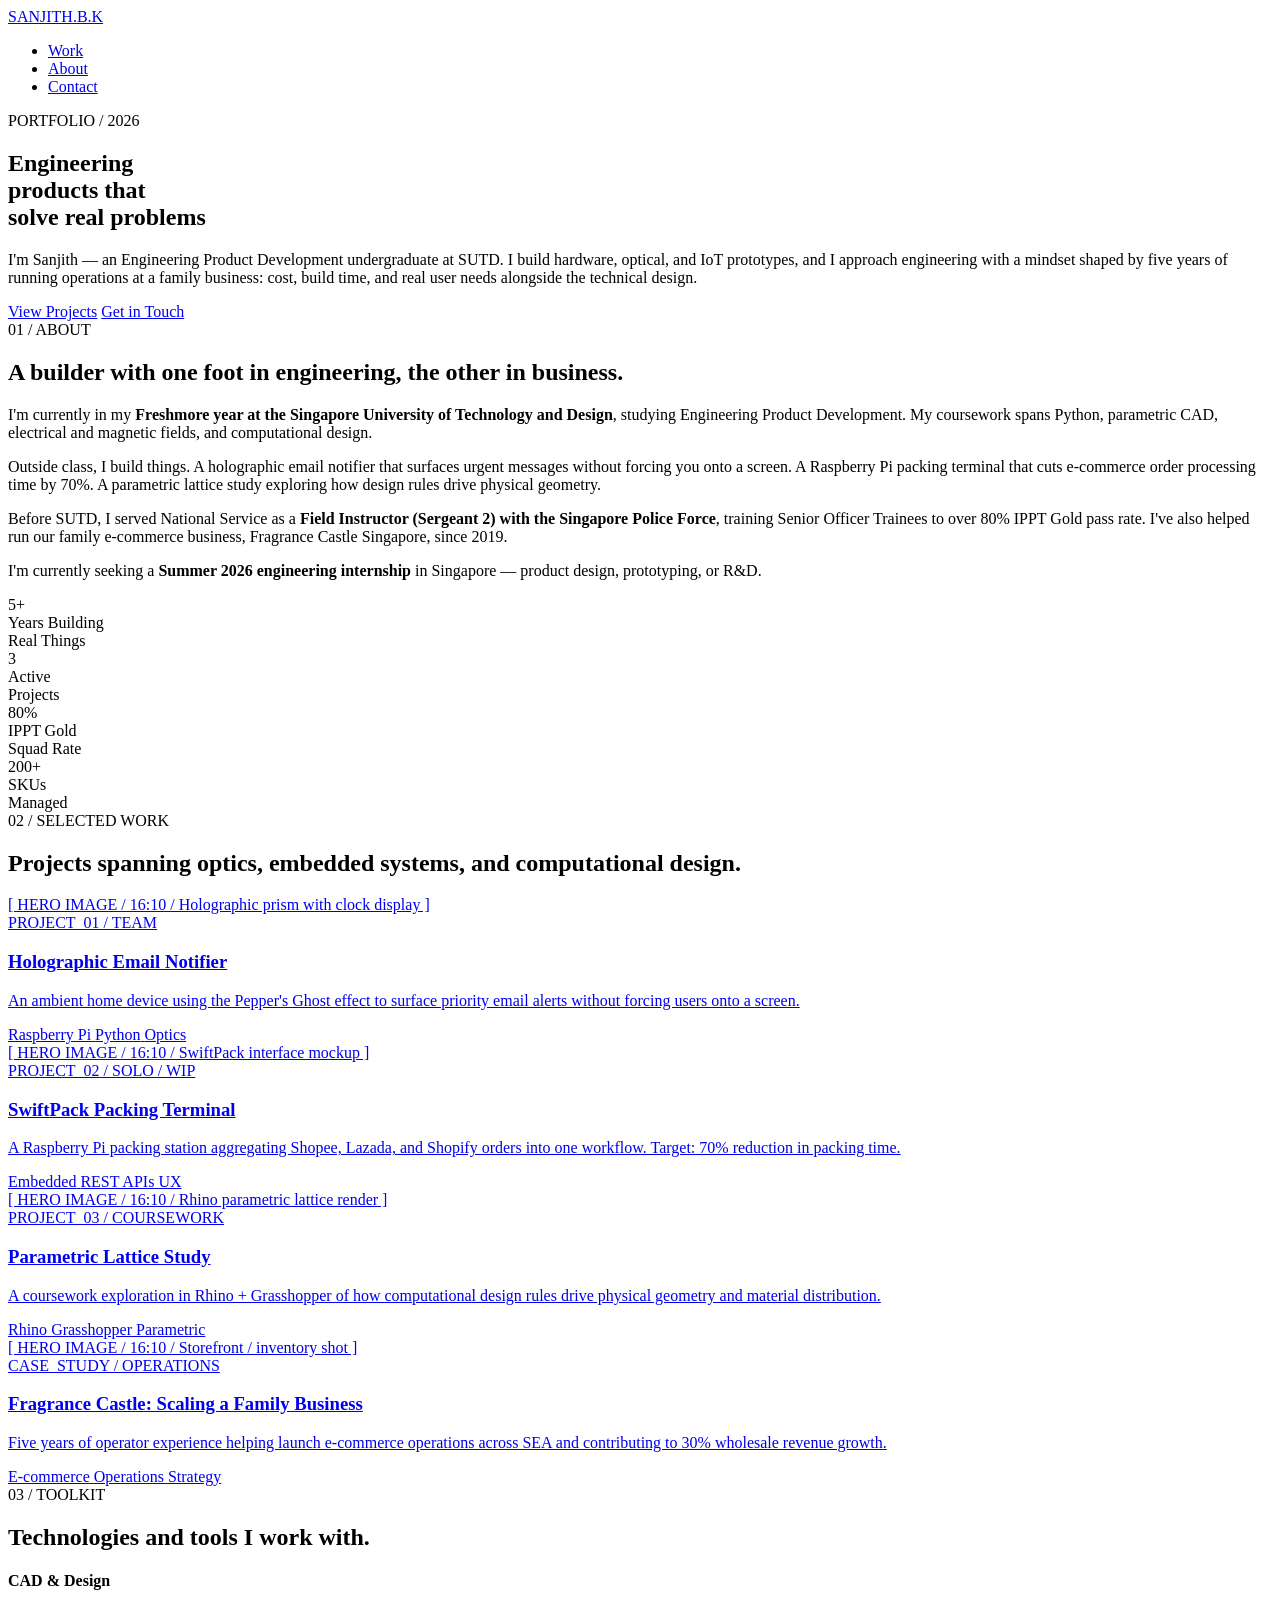
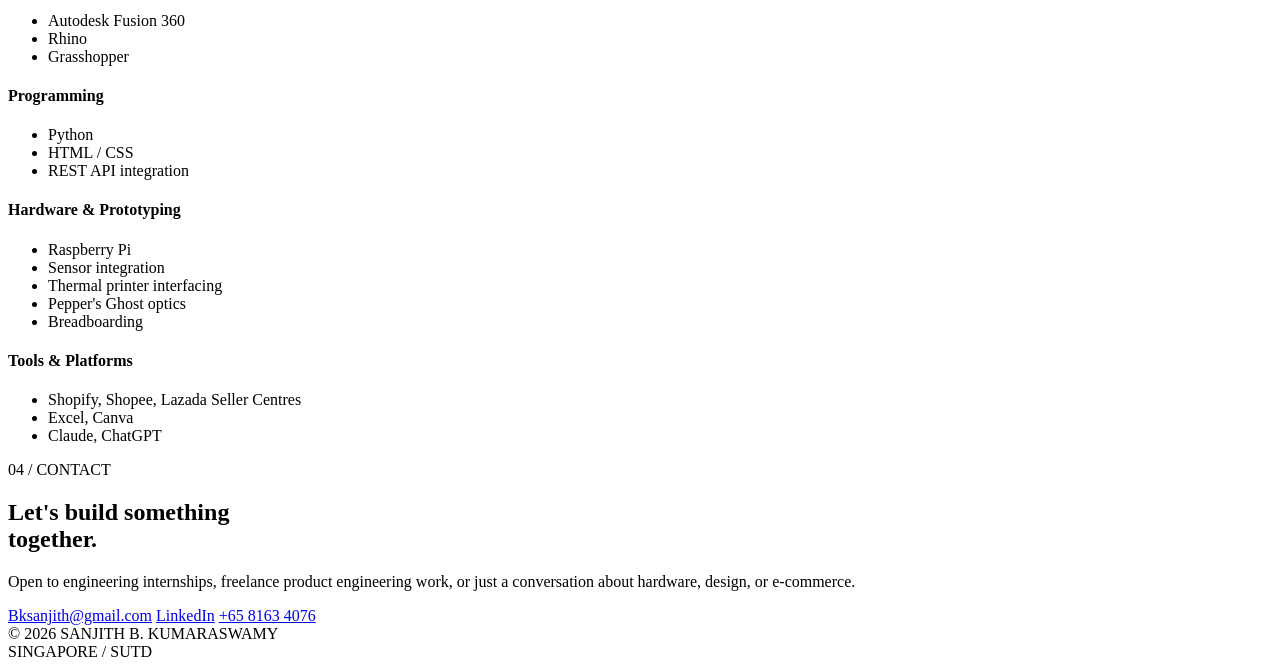
==== index.html @ 9c4f0189 "Add files via upload" ====
<!DOCTYPE html>
<html lang="en">
<head>
  <meta charset="UTF-8">
  <meta name="viewport" content="width=device-width, initial-scale=1.0">
  <title>Sanjith B. Kumaraswamy — Engineering Product Development</title>
  <meta name="description" content="Engineering Product Development undergraduate at SUTD. Hardware prototyping, CAD, and product engineering portfolio.">
  <link rel="stylesheet" href="styles.css">
</head>
<body>

<!-- ============= NAV ============= -->
<nav class="nav">
  <div class="nav-inner">
    <a href="index.html" class="nav-logo">SANJITH.B.K</a>
    <ul class="nav-links">
      <li><a href="#projects">Work</a></li>
      <li><a href="#about">About</a></li>
      <li><a href="#contact">Contact</a></li>
    </ul>
  </div>
</nav>

<main>

<!-- ============= HERO ============= -->
<section class="hero">
  <div class="container">
    <div class="hero-meta">PORTFOLIO / 2026</div>
    <h1>
      Engineering<br>
      products that<br>
      <span class="accent">solve real problems<span class="hero-cursor"></span></span>
    </h1>
    <p class="hero-sub">
      I'm Sanjith — an Engineering Product Development undergraduate at SUTD.
      I build hardware, optical, and IoT prototypes, and I approach engineering
      with a mindset shaped by five years of running operations at a family business:
      cost, build time, and real user needs alongside the technical design.
    </p>
    <div class="hero-cta">
      <a href="#projects" class="btn btn-primary">View Projects</a>
      <a href="#contact" class="btn">Get in Touch</a>
    </div>
  </div>
</section>

<!-- ============= ABOUT ============= -->
<section class="about" id="about">
  <div class="container">
    <div class="section-label">01 / ABOUT</div>
    <h2 class="section-title">A builder with one foot in engineering, the other in business.</h2>
    <div class="about-grid">
      <div class="about-text">
        <p>
          I'm currently in my <strong>Freshmore year at the Singapore University of Technology
          and Design</strong>, studying Engineering Product Development. My coursework spans
          Python, parametric CAD, electrical and magnetic fields, and computational design.
        </p>
        <p>
          Outside class, I build things. A holographic email notifier that surfaces
          urgent messages without forcing you onto a screen. A Raspberry Pi packing
          terminal that cuts e-commerce order processing time by 70%. A parametric
          lattice study exploring how design rules drive physical geometry.
        </p>
        <p>
          Before SUTD, I served National Service as a <strong>Field Instructor
          (Sergeant 2) with the Singapore Police Force</strong>, training Senior Officer
          Trainees to over 80% IPPT Gold pass rate. I've also helped run our family
          e-commerce business, Fragrance Castle Singapore, since 2019.
        </p>
        <p>
          I'm currently seeking a <strong>Summer 2026 engineering internship</strong>
          in Singapore — product design, prototyping, or R&D.
        </p>
      </div>
      <div class="about-stats">
        <div class="stat">
          <div class="stat-num">5+</div>
          <div class="stat-label">Years Building<br>Real Things</div>
        </div>
        <div class="stat">
          <div class="stat-num">3</div>
          <div class="stat-label">Active<br>Projects</div>
        </div>
        <div class="stat">
          <div class="stat-num">80%</div>
          <div class="stat-label">IPPT Gold<br>Squad Rate</div>
        </div>
        <div class="stat">
          <div class="stat-num">200+</div>
          <div class="stat-label">SKUs<br>Managed</div>
        </div>
      </div>
    </div>
  </div>
</section>

<!-- ============= PROJECTS ============= -->
<section class="projects" id="projects">
  <div class="container">
    <div class="section-label">02 / SELECTED WORK</div>
    <h2 class="section-title">Projects spanning optics, embedded systems, and computational design.</h2>
    <div class="projects-grid">

      <a href="holographic.html" class="project-card">
        <div class="project-thumb">[ HERO IMAGE / 16:10 / Holographic prism with clock display ]</div>
        <div class="project-id">PROJECT_01 / TEAM</div>
        <h3>Holographic Email Notifier</h3>
        <p>An ambient home device using the Pepper's Ghost effect to surface priority email alerts without forcing users onto a screen.</p>
        <div class="project-tags">
          <span class="tag">Raspberry Pi</span>
          <span class="tag">Python</span>
          <span class="tag">Optics</span>
        </div>
      </a>

      <a href="swiftpack.html" class="project-card">
        <div class="project-thumb">[ HERO IMAGE / 16:10 / SwiftPack interface mockup ]</div>
        <div class="project-id">PROJECT_02 / SOLO / WIP</div>
        <h3>SwiftPack Packing Terminal</h3>
        <p>A Raspberry Pi packing station aggregating Shopee, Lazada, and Shopify orders into one workflow. Target: 70% reduction in packing time.</p>
        <div class="project-tags">
          <span class="tag">Embedded</span>
          <span class="tag">REST APIs</span>
          <span class="tag">UX</span>
        </div>
      </a>

      <a href="parametric.html" class="project-card">
        <div class="project-thumb">[ HERO IMAGE / 16:10 / Rhino parametric lattice render ]</div>
        <div class="project-id">PROJECT_03 / COURSEWORK</div>
        <h3>Parametric Lattice Study</h3>
        <p>A coursework exploration in Rhino + Grasshopper of how computational design rules drive physical geometry and material distribution.</p>
        <div class="project-tags">
          <span class="tag">Rhino</span>
          <span class="tag">Grasshopper</span>
          <span class="tag">Parametric</span>
        </div>
      </a>

      <a href="fragrance-castle.html" class="project-card">
        <div class="project-thumb">[ HERO IMAGE / 16:10 / Storefront / inventory shot ]</div>
        <div class="project-id">CASE_STUDY / OPERATIONS</div>
        <h3>Fragrance Castle: Scaling a Family Business</h3>
        <p>Five years of operator experience helping launch e-commerce operations across SEA and contributing to 30% wholesale revenue growth.</p>
        <div class="project-tags">
          <span class="tag">E-commerce</span>
          <span class="tag">Operations</span>
          <span class="tag">Strategy</span>
        </div>
      </a>

    </div>
  </div>
</section>

<!-- ============= SKILLS ============= -->
<section class="skills">
  <div class="container">
    <div class="section-label">03 / TOOLKIT</div>
    <h2 class="section-title">Technologies and tools I work with.</h2>
    <div class="skills-grid">
      <div class="skill-block">
        <h4>CAD & Design</h4>
        <ul>
          <li>Autodesk Fusion 360</li>
          <li>Rhino</li>
          <li>Grasshopper</li>
        </ul>
      </div>
      <div class="skill-block">
        <h4>Programming</h4>
        <ul>
          <li>Python</li>
          <li>HTML / CSS</li>
          <li>REST API integration</li>
        </ul>
      </div>
      <div class="skill-block">
        <h4>Hardware & Prototyping</h4>
        <ul>
          <li>Raspberry Pi</li>
          <li>Sensor integration</li>
          <li>Thermal printer interfacing</li>
          <li>Pepper's Ghost optics</li>
          <li>Breadboarding</li>
        </ul>
      </div>
      <div class="skill-block">
        <h4>Tools & Platforms</h4>
        <ul>
          <li>Shopify, Shopee, Lazada Seller Centres</li>
          <li>Excel, Canva</li>
          <li>Claude, ChatGPT</li>
        </ul>
      </div>
    </div>
  </div>
</section>

<!-- ============= CONTACT ============= -->
<section class="contact" id="contact">
  <div class="container">
    <div class="section-label" style="justify-content: center; display: inline-flex;">04 / CONTACT</div>
    <h2>Let's build something<br>together.</h2>
    <p>
      Open to engineering internships, freelance product engineering work,
      or just a conversation about hardware, design, or e-commerce.
    </p>
    <div class="contact-links">
      <a href="mailto:Bksanjith@gmail.com">Bksanjith@gmail.com</a>
      <a href="https://www.linkedin.com/in/sanjith-bangalore-kumaraswamy-878bab113/" target="_blank">LinkedIn</a>
      <a href="tel:+6581634076">+65 8163 4076</a>
    </div>
  </div>
</section>

</main>

<footer>
  <div>© 2026 SANJITH B. KUMARASWAMY</div>
  <div>SINGAPORE / SUTD</div>
</footer>

</body>
</html>
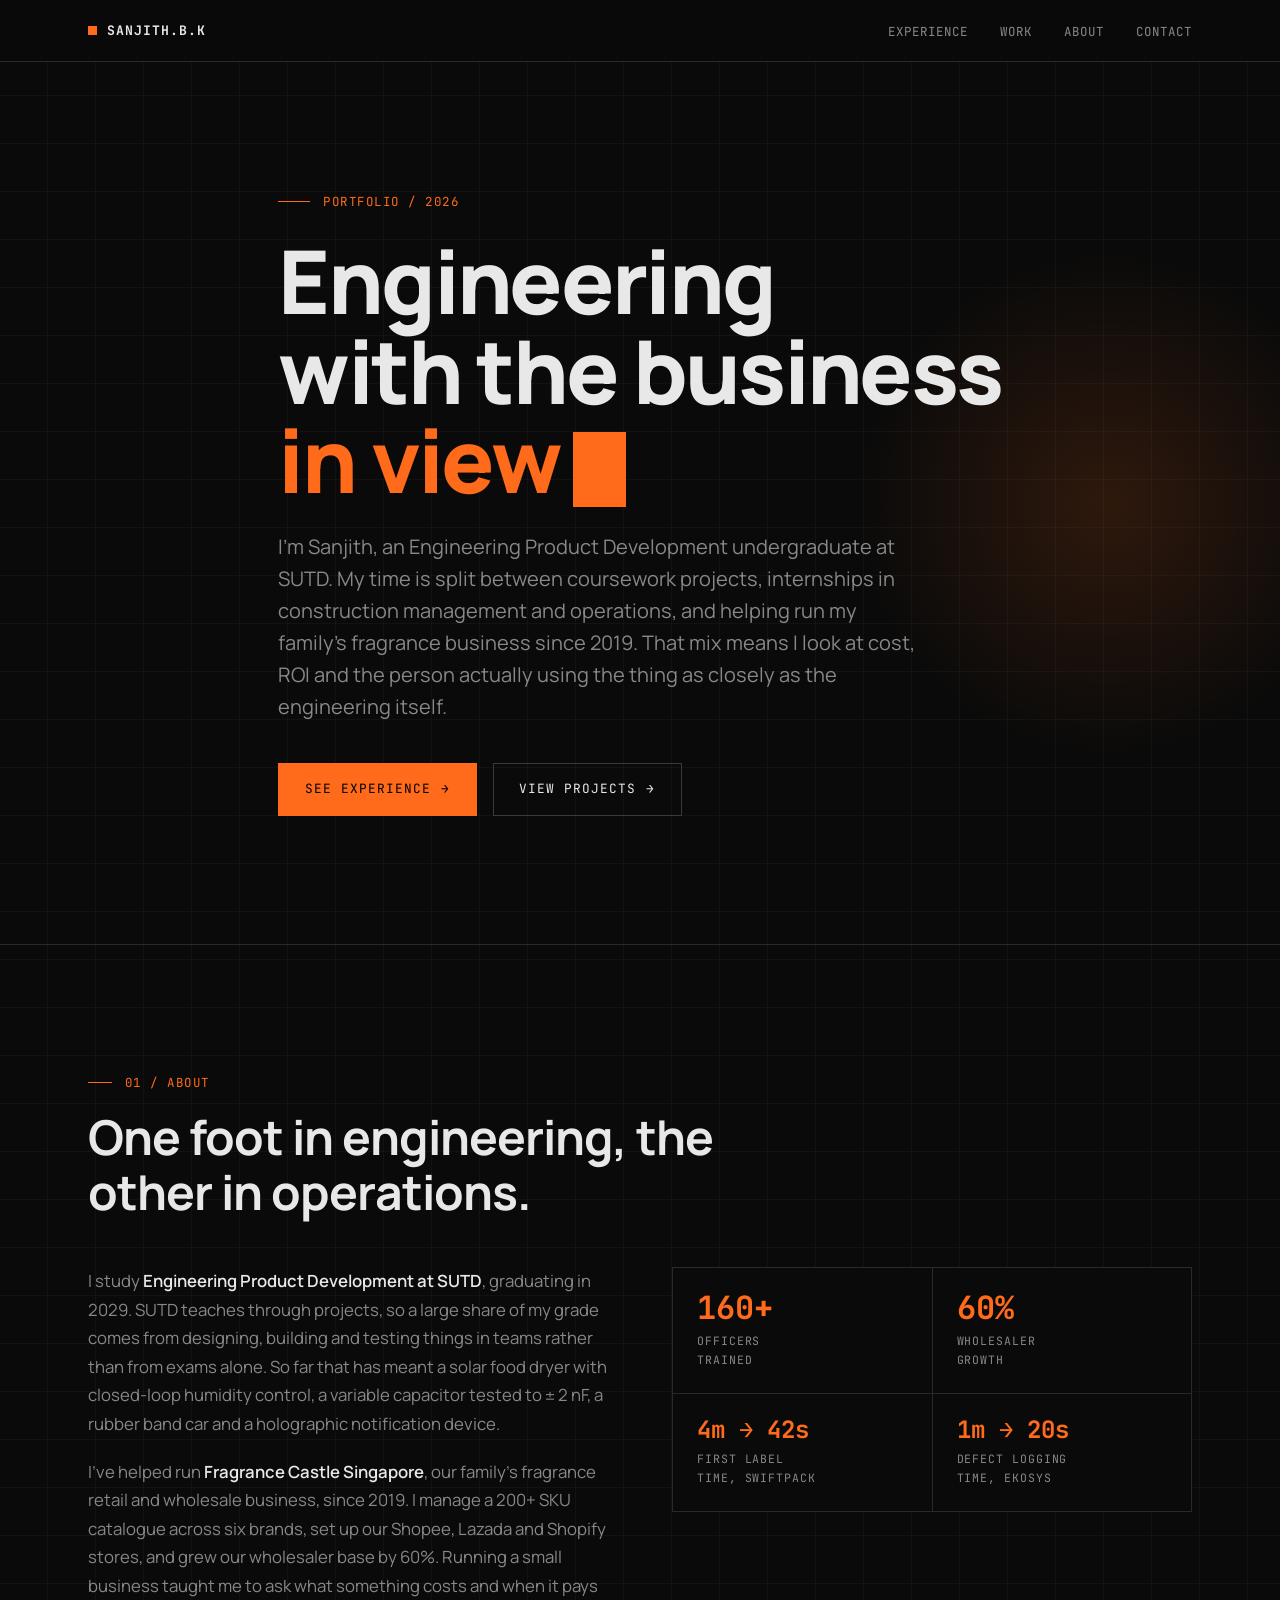
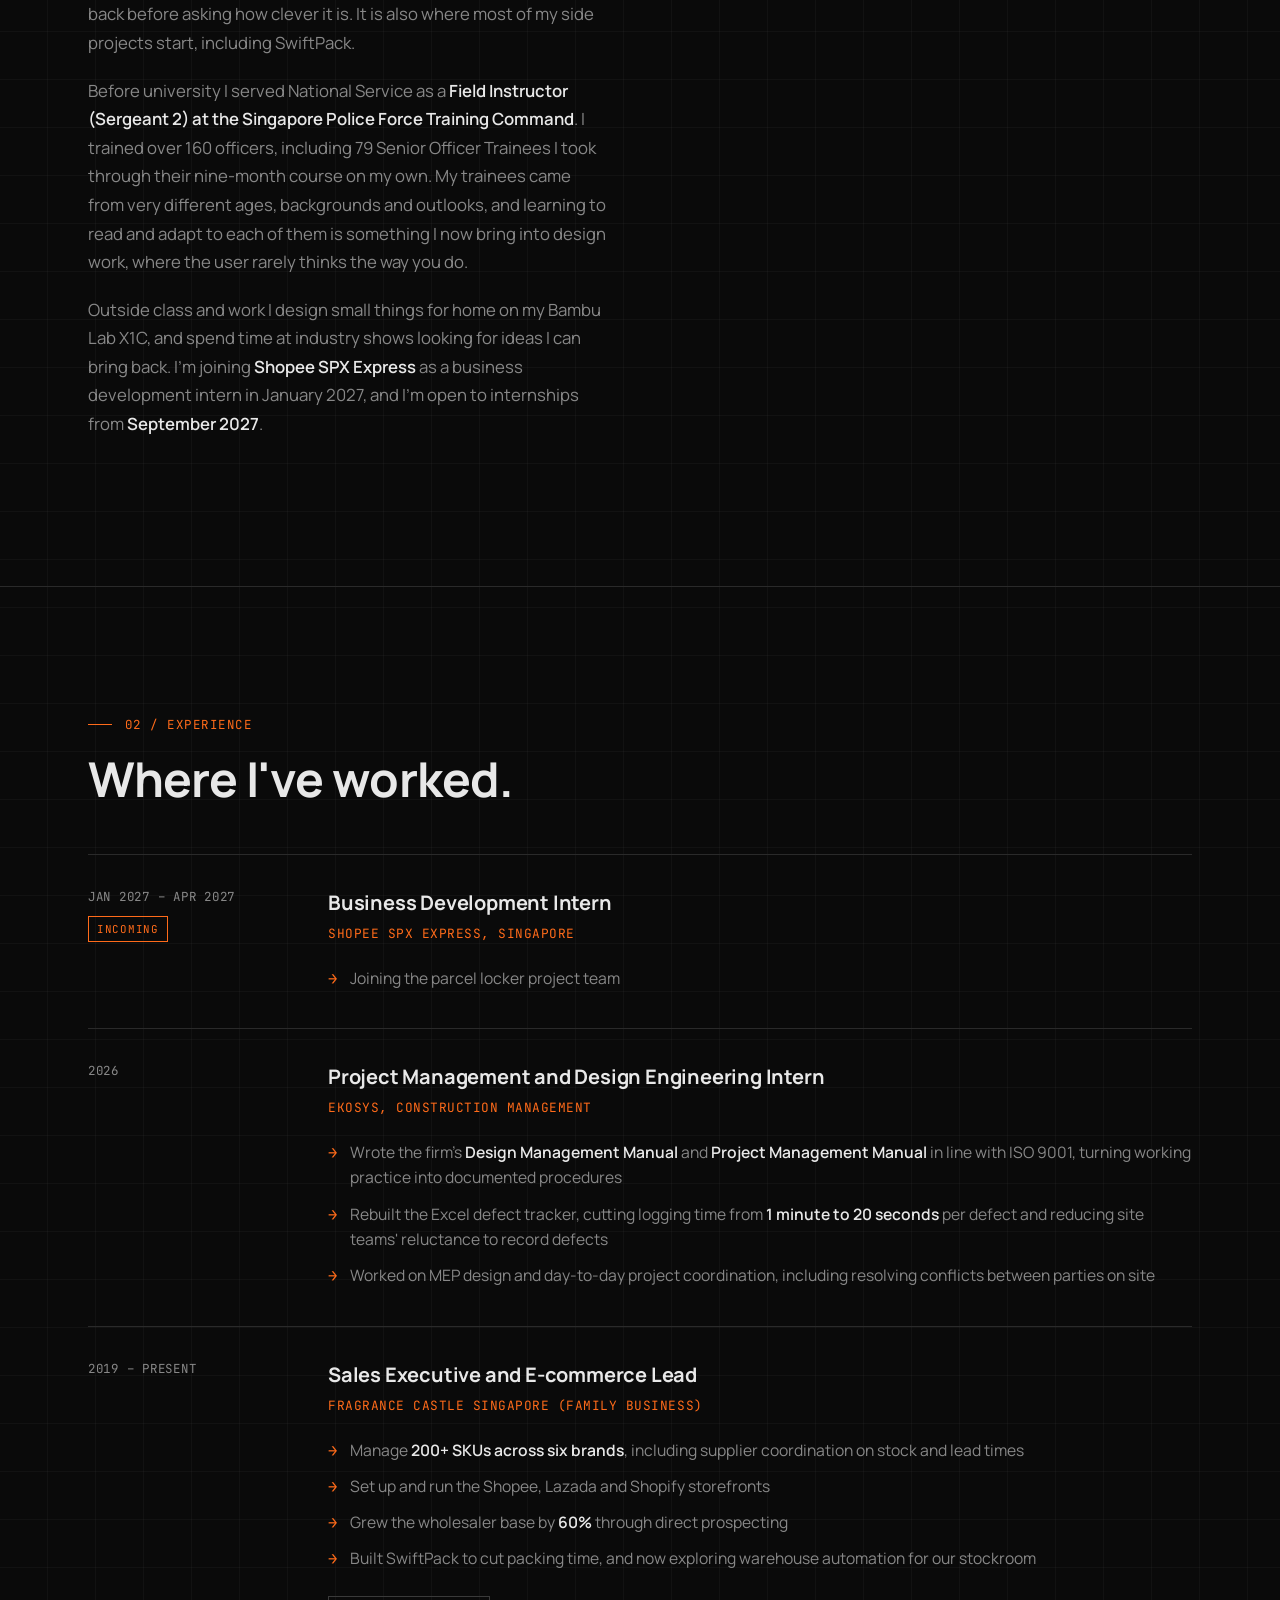
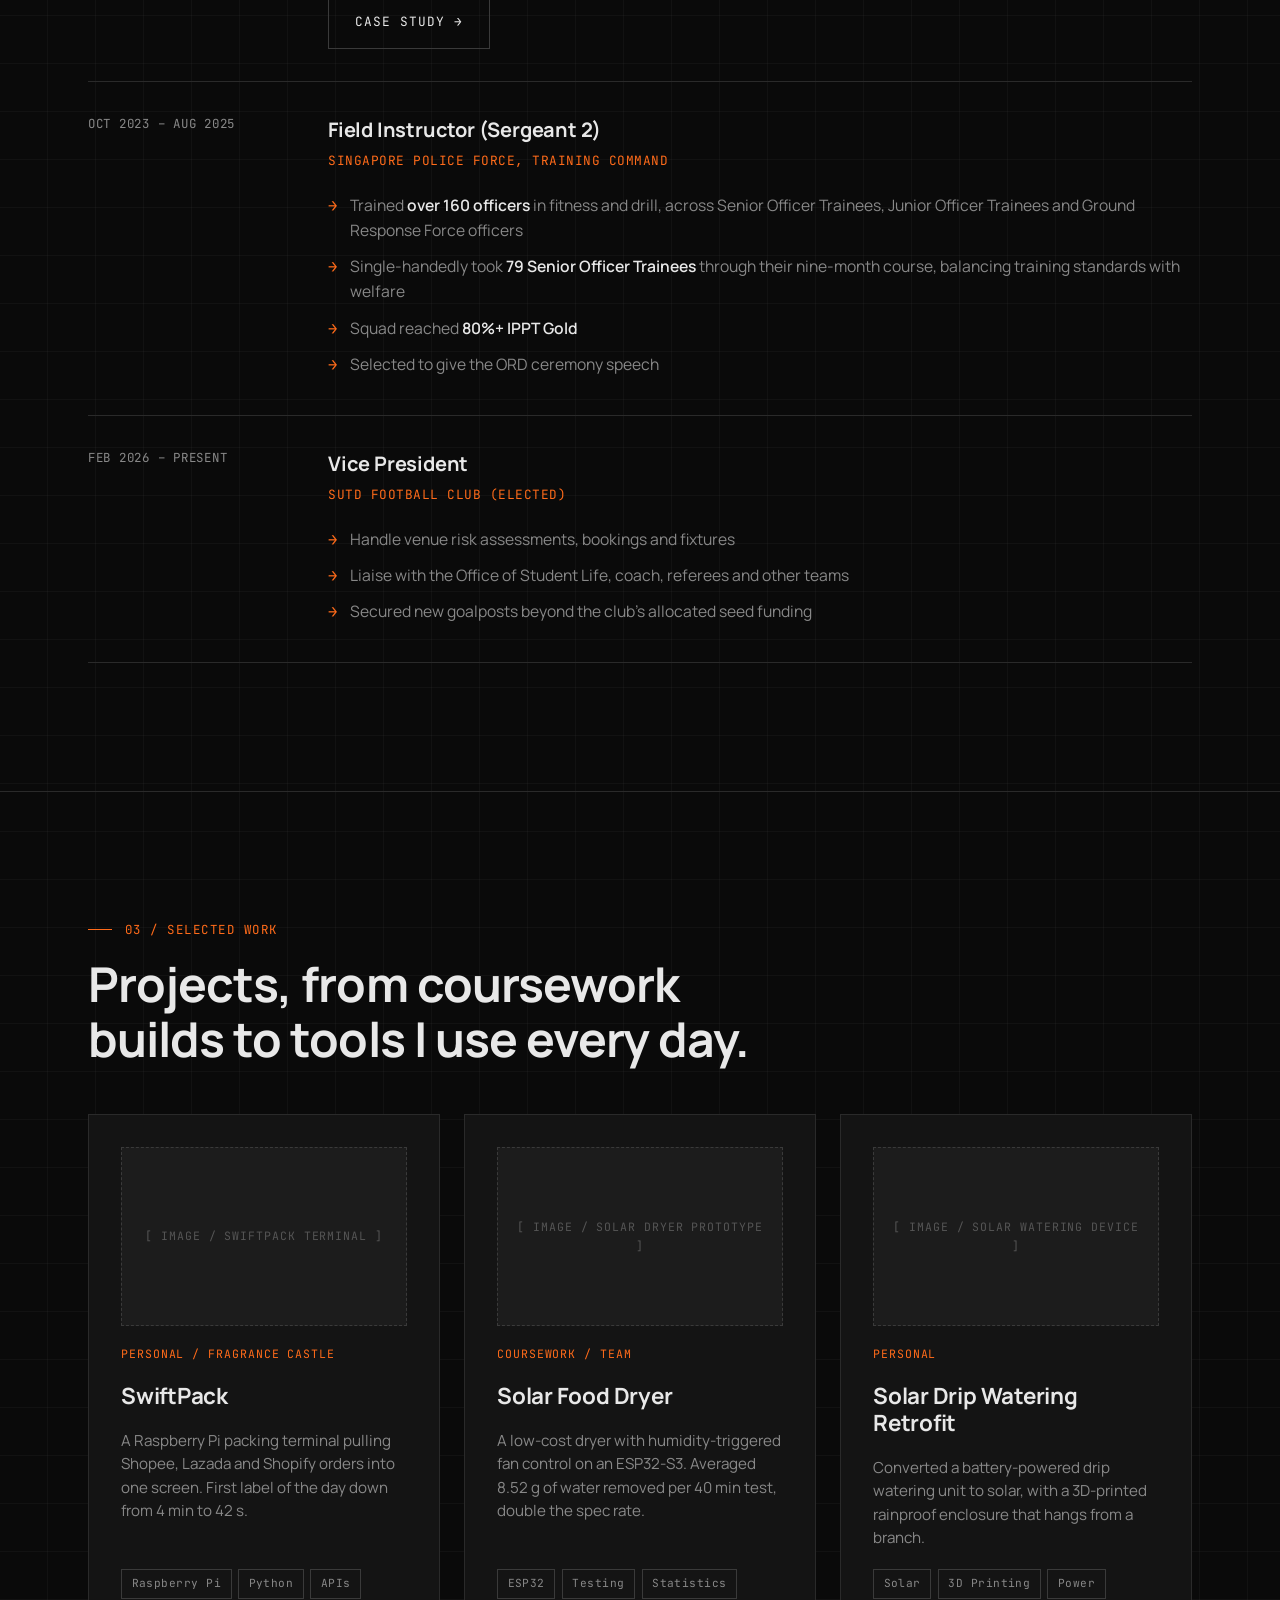
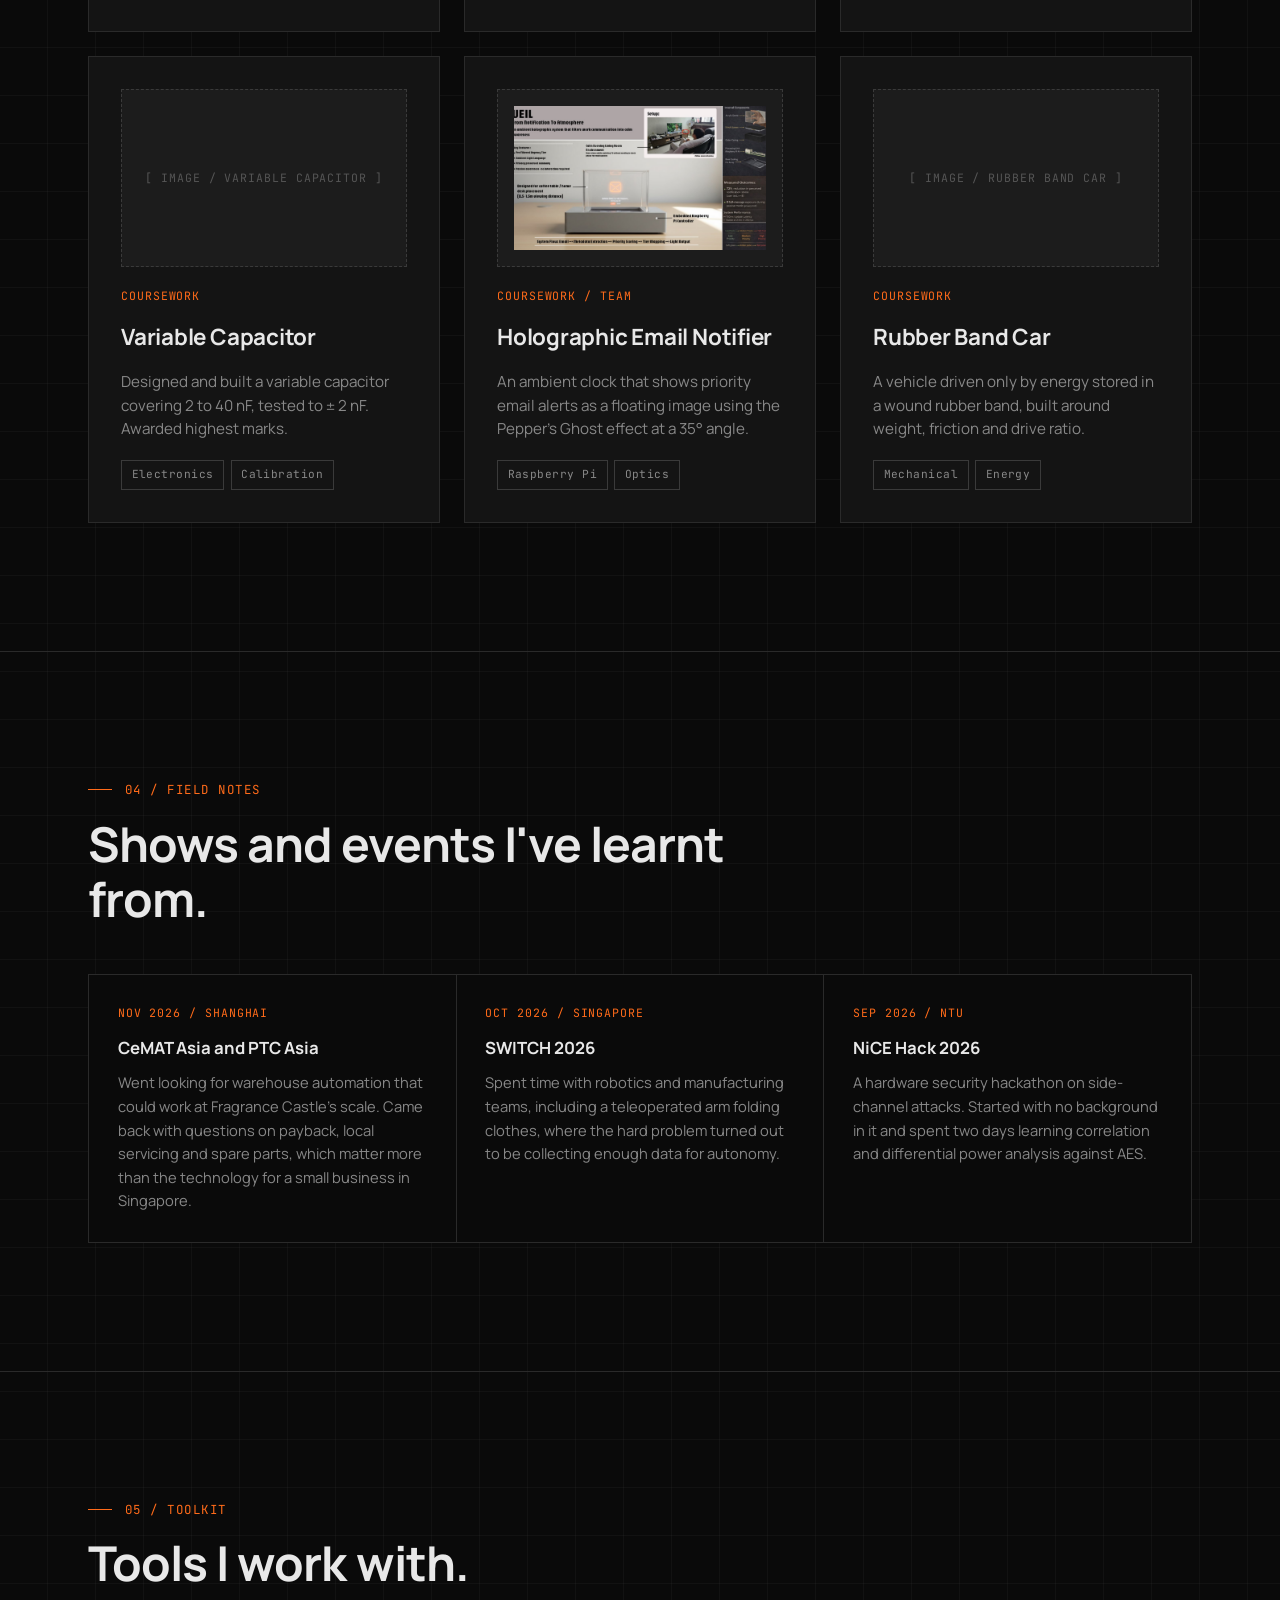
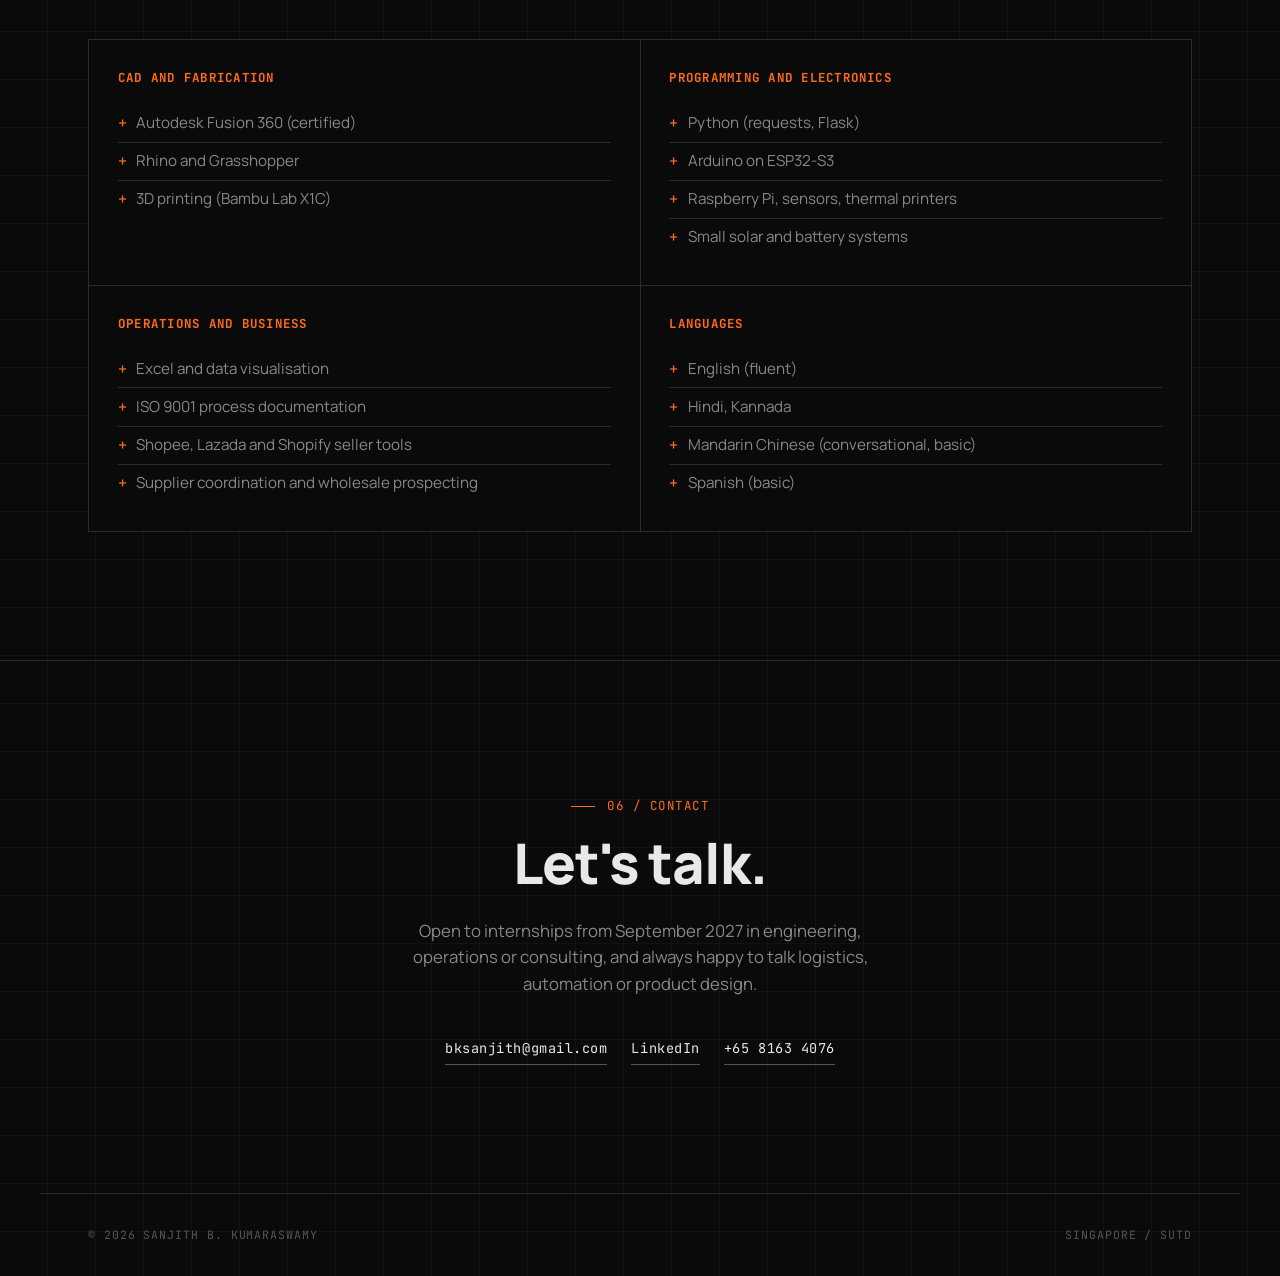
==== commit 2517a951: "Profile update" ====
--- a/index.html
+++ b/index.html
@@ -3,17 +3,17 @@
 <head>
   <meta charset="UTF-8">
   <meta name="viewport" content="width=device-width, initial-scale=1.0">
-  <title>Sanjith B. Kumaraswamy — Engineering Product Development</title>
-  <meta name="description" content="Engineering Product Development undergraduate at SUTD. Hardware prototyping, CAD, and product engineering portfolio.">
+  <title>Sanjith B. Kumaraswamy | Engineering Product Development, SUTD</title>
+  <meta name="description" content="Engineering Product Development undergraduate at SUTD. Projects, internships and operations work.">
   <link rel="stylesheet" href="styles.css">
 </head>
 <body>
 
-<!-- ============= NAV ============= -->
 <nav class="nav">
   <div class="nav-inner">
     <a href="index.html" class="nav-logo">SANJITH.B.K</a>
     <ul class="nav-links">
+      <li><a href="#experience">Experience</a></li>
       <li><a href="#projects">Work</a></li>
       <li><a href="#about">About</a></li>
       <li><a href="#contact">Contact</a></li>
@@ -29,18 +29,19 @@
     <div class="hero-meta">PORTFOLIO / 2026</div>
     <h1>
       Engineering<br>
-      products that<br>
-      <span class="accent">solve real problems<span class="hero-cursor"></span></span>
+      with the business<br>
+      <span class="accent">in view<span class="hero-cursor"></span></span>
     </h1>
     <p class="hero-sub">
-      I'm Sanjith — an Engineering Product Development undergraduate at SUTD.
-      I build hardware, optical, and IoT prototypes, and I approach engineering
-      with a mindset shaped by five years of running operations at a family business:
-      cost, build time, and real user needs alongside the technical design.
+      I'm Sanjith, an Engineering Product Development undergraduate at SUTD.
+      My time is split between coursework projects, internships in construction
+      management and operations, and helping run my family's fragrance business
+      since 2019. That mix means I look at cost, ROI and the person actually
+      using the thing as closely as the engineering itself.
     </p>
     <div class="hero-cta">
-      <a href="#projects" class="btn btn-primary">View Projects</a>
-      <a href="#contact" class="btn">Get in Touch</a>
+      <a href="#experience" class="btn btn-primary">See Experience</a>
+      <a href="#projects" class="btn">View Projects</a>
     </div>
   </div>
 </section>
@@ -49,49 +50,137 @@
 <section class="about" id="about">
   <div class="container">
     <div class="section-label">01 / ABOUT</div>
-    <h2 class="section-title">A builder with one foot in engineering, the other in business.</h2>
+    <h2 class="section-title">One foot in engineering, the other in operations.</h2>
     <div class="about-grid">
       <div class="about-text">
         <p>
-          I'm currently in my <strong>Freshmore year at the Singapore University of Technology
-          and Design</strong>, studying Engineering Product Development. My coursework spans
-          Python, parametric CAD, electrical and magnetic fields, and computational design.
+          I study <strong>Engineering Product Development at SUTD</strong>, graduating
+          in 2029. SUTD teaches through projects, so a large share of my grade comes
+          from designing, building and testing things in teams rather than from exams
+          alone. So far that has meant a solar food dryer with closed-loop humidity
+          control, a variable capacitor tested to ± 2 nF, a rubber band car and a
+          holographic notification device.
         </p>
         <p>
-          Outside class, I build things. A holographic email notifier that surfaces
-          urgent messages without forcing you onto a screen. A Raspberry Pi packing
-          terminal that cuts e-commerce order processing time by 70%. A parametric
-          lattice study exploring how design rules drive physical geometry.
+          I've helped run <strong>Fragrance Castle Singapore</strong>, our family's
+          fragrance retail and wholesale business, since 2019. I manage a 200+ SKU
+          catalogue across six brands, set up our Shopee, Lazada and Shopify stores,
+          and grew our wholesaler base by 60%. Running a small business taught me to
+          ask what something costs and when it pays back before asking how clever it is.
+          It is also where most of my side projects start, including SwiftPack.
         </p>
         <p>
-          Before SUTD, I served National Service as a <strong>Field Instructor
-          (Sergeant 2) with the Singapore Police Force</strong>, training Senior Officer
-          Trainees to over 80% IPPT Gold pass rate. I've also helped run our family
-          e-commerce business, Fragrance Castle Singapore, since 2019.
+          Before university I served National Service as a <strong>Field Instructor
+          (Sergeant 2) at the Singapore Police Force Training Command</strong>. I trained
+          over 160 officers, including 79 Senior Officer Trainees I took through their
+          nine-month course on my own. My trainees came from very different ages,
+          backgrounds and outlooks, and learning to read and adapt to each of them
+          is something I now bring into design work, where the user rarely thinks
+          the way you do.
         </p>
         <p>
-          I'm currently seeking a <strong>Summer 2026 engineering internship</strong>
-          in Singapore — product design, prototyping, or R&D.
+          Outside class and work I design small things for home on my Bambu Lab X1C,
+          and spend time at industry shows looking for ideas I can bring back.
+          I'm joining <strong>Shopee SPX Express</strong> as a business development
+          intern in January 2027, and I'm open to internships from
+          <strong>September 2027</strong>.
         </p>
       </div>
       <div class="about-stats">
         <div class="stat">
-          <div class="stat-num">5+</div>
-          <div class="stat-label">Years Building<br>Real Things</div>
+          <div class="stat-num">160+</div>
+          <div class="stat-label">Officers<br>Trained</div>
         </div>
         <div class="stat">
-          <div class="stat-num">3</div>
-          <div class="stat-label">Active<br>Projects</div>
+          <div class="stat-num">60%</div>
+          <div class="stat-label">Wholesaler<br>Growth</div>
         </div>
         <div class="stat">
-          <div class="stat-num">80%</div>
-          <div class="stat-label">IPPT Gold<br>Squad Rate</div>
+          <div class="stat-num sm">4m → 42s</div>
+          <div class="stat-label">First Label<br>Time, SwiftPack</div>
         </div>
         <div class="stat">
-          <div class="stat-num">200+</div>
-          <div class="stat-label">SKUs<br>Managed</div>
-        </div>
-      </div>
+          <div class="stat-num sm">1m → 20s</div>
+          <div class="stat-label">Defect Logging<br>Time, Ekosys</div>
+        </div>
+      </div>
+    </div>
+  </div>
+</section>
+
+<!-- ============= EXPERIENCE ============= -->
+<section class="experience" id="experience">
+  <div class="container">
+    <div class="section-label">02 / EXPERIENCE</div>
+    <h2 class="section-title">Where I've worked.</h2>
+    <div class="exp-list">
+
+      <div class="exp-item">
+        <div class="exp-when">Jan 2027 – Apr 2027<br><span class="badge">INCOMING</span></div>
+        <div class="exp-body">
+          <h3>Business Development Intern</h3>
+          <div class="exp-org">SHOPEE SPX EXPRESS, SINGAPORE</div>
+          <ul>
+            <li>Joining the parcel locker project team</li>
+          </ul>
+        </div>
+      </div>
+
+      <div class="exp-item">
+        <div class="exp-when">2026</div>
+        <div class="exp-body">
+          <h3>Project Management and Design Engineering Intern</h3>
+          <div class="exp-org">EKOSYS, CONSTRUCTION MANAGEMENT</div>
+          <ul>
+            <li>Wrote the firm's <strong>Design Management Manual</strong> and <strong>Project Management Manual</strong> in line with ISO 9001, turning working practice into documented procedures</li>
+            <li>Rebuilt the Excel defect tracker, cutting logging time from <strong>1 minute to 20 seconds</strong> per defect and reducing site teams' reluctance to record defects</li>
+            <li>Worked on MEP design and day-to-day project coordination, including resolving conflicts between parties on site</li>
+          </ul>
+        </div>
+      </div>
+
+      <div class="exp-item">
+        <div class="exp-when">2019 – Present</div>
+        <div class="exp-body">
+          <h3>Sales Executive and E-commerce Lead</h3>
+          <div class="exp-org">FRAGRANCE CASTLE SINGAPORE (FAMILY BUSINESS)</div>
+          <ul>
+            <li>Manage <strong>200+ SKUs across six brands</strong>, including supplier coordination on stock and lead times</li>
+            <li>Set up and run the Shopee, Lazada and Shopify storefronts</li>
+            <li>Grew the wholesaler base by <strong>60%</strong> through direct prospecting</li>
+            <li>Built SwiftPack to cut packing time, and now exploring warehouse automation for our stockroom</li>
+          </ul>
+          <a href="fragrance-castle.html" class="btn" style="margin-top:1.2rem;">Case Study</a>
+        </div>
+      </div>
+
+      <div class="exp-item">
+        <div class="exp-when">Oct 2023 – Aug 2025</div>
+        <div class="exp-body">
+          <h3>Field Instructor (Sergeant 2)</h3>
+          <div class="exp-org">SINGAPORE POLICE FORCE, TRAINING COMMAND</div>
+          <ul>
+            <li>Trained <strong>over 160 officers</strong> in fitness and drill, across Senior Officer Trainees, Junior Officer Trainees and Ground Response Force officers</li>
+            <li>Single-handedly took <strong>79 Senior Officer Trainees</strong> through their nine-month course, balancing training standards with welfare</li>
+            <li>Squad reached <strong>80%+ IPPT Gold</strong></li>
+            <li>Selected to give the ORD ceremony speech</li>
+          </ul>
+        </div>
+      </div>
+
+      <div class="exp-item">
+        <div class="exp-when">Feb 2026 – Present</div>
+        <div class="exp-body">
+          <h3>Vice President</h3>
+          <div class="exp-org">SUTD FOOTBALL CLUB (ELECTED)</div>
+          <ul>
+            <li>Handle venue risk assessments, bookings and fixtures</li>
+            <li>Liaise with the Office of Student Life, coach, referees and other teams</li>
+            <li>Secured new goalposts beyond the club's allocated seed funding</li>
+          </ul>
+        </div>
+      </div>
+
     </div>
   </div>
 </section>
@@ -99,58 +188,83 @@
 <!-- ============= PROJECTS ============= -->
 <section class="projects" id="projects">
   <div class="container">
-    <div class="section-label">02 / SELECTED WORK</div>
-    <h2 class="section-title">Projects spanning optics, embedded systems, and computational design.</h2>
-    <div class="projects-grid">
+    <div class="section-label">03 / SELECTED WORK</div>
+    <h2 class="section-title">Projects, from coursework builds to tools I use every day.</h2>
+    <div class="projects-grid three">
+
+      <a href="swiftpack.html" class="project-card">
+        <div class="project-thumb">[ IMAGE / SwiftPack terminal ]</div>
+        <div class="project-id">PERSONAL / FRAGRANCE CASTLE</div>
+        <h3>SwiftPack</h3>
+        <p>A Raspberry Pi packing terminal pulling Shopee, Lazada and Shopify orders into one screen. First label of the day down from 4 min to 42 s.</p>
+        <div class="project-tags"><span class="tag">Raspberry Pi</span><span class="tag">Python</span><span class="tag">APIs</span></div>
+      </a>
+
+      <a href="solar-dryer.html" class="project-card">
+        <div class="project-thumb">[ IMAGE / Solar dryer prototype ]</div>
+        <div class="project-id">COURSEWORK / TEAM</div>
+        <h3>Solar Food Dryer</h3>
+        <p>A low-cost dryer with humidity-triggered fan control on an ESP32-S3. Averaged 8.52 g of water removed per 40 min test, double the spec rate.</p>
+        <div class="project-tags"><span class="tag">ESP32</span><span class="tag">Testing</span><span class="tag">Statistics</span></div>
+      </a>
+
+      <a href="solar-watering.html" class="project-card">
+        <div class="project-thumb">[ IMAGE / Solar watering device ]</div>
+        <div class="project-id">PERSONAL</div>
+        <h3>Solar Drip Watering Retrofit</h3>
+        <p>Converted a battery-powered drip watering unit to solar, with a 3D-printed rainproof enclosure that hangs from a branch.</p>
+        <div class="project-tags"><span class="tag">Solar</span><span class="tag">3D Printing</span><span class="tag">Power</span></div>
+      </a>
+
+      <a href="capacitor.html" class="project-card">
+        <div class="project-thumb">[ IMAGE / Variable capacitor ]</div>
+        <div class="project-id">COURSEWORK</div>
+        <h3>Variable Capacitor</h3>
+        <p>Designed and built a variable capacitor covering 2 to 40 nF, tested to ± 2 nF. Awarded highest marks.</p>
+        <div class="project-tags"><span class="tag">Electronics</span><span class="tag">Calibration</span></div>
+      </a>
 
       <a href="holographic.html" class="project-card">
-        <div class="project-thumb">[ HERO IMAGE / 16:10 / Holographic prism with clock display ]</div>
-        <div class="project-id">PROJECT_01 / TEAM</div>
+        <div class="project-thumb"><img src="image.png" alt="Holographic email notifier"></div>
+        <div class="project-id">COURSEWORK / TEAM</div>
         <h3>Holographic Email Notifier</h3>
-        <p>An ambient home device using the Pepper's Ghost effect to surface priority email alerts without forcing users onto a screen.</p>
-        <div class="project-tags">
-          <span class="tag">Raspberry Pi</span>
-          <span class="tag">Python</span>
-          <span class="tag">Optics</span>
-        </div>
-      </a>
-
-      <a href="swiftpack.html" class="project-card">
-        <div class="project-thumb">[ HERO IMAGE / 16:10 / SwiftPack interface mockup ]</div>
-        <div class="project-id">PROJECT_02 / SOLO / WIP</div>
-        <h3>SwiftPack Packing Terminal</h3>
-        <p>A Raspberry Pi packing station aggregating Shopee, Lazada, and Shopify orders into one workflow. Target: 70% reduction in packing time.</p>
-        <div class="project-tags">
-          <span class="tag">Embedded</span>
-          <span class="tag">REST APIs</span>
-          <span class="tag">UX</span>
-        </div>
-      </a>
-
-      <a href="parametric.html" class="project-card">
-        <div class="project-thumb">[ HERO IMAGE / 16:10 / Rhino parametric lattice render ]</div>
-        <div class="project-id">PROJECT_03 / COURSEWORK</div>
-        <h3>Parametric Lattice Study</h3>
-        <p>A coursework exploration in Rhino + Grasshopper of how computational design rules drive physical geometry and material distribution.</p>
-        <div class="project-tags">
-          <span class="tag">Rhino</span>
-          <span class="tag">Grasshopper</span>
-          <span class="tag">Parametric</span>
-        </div>
-      </a>
-
-      <a href="fragrance-castle.html" class="project-card">
-        <div class="project-thumb">[ HERO IMAGE / 16:10 / Storefront / inventory shot ]</div>
-        <div class="project-id">CASE_STUDY / OPERATIONS</div>
-        <h3>Fragrance Castle: Scaling a Family Business</h3>
-        <p>Five years of operator experience helping launch e-commerce operations across SEA and contributing to 30% wholesale revenue growth.</p>
-        <div class="project-tags">
-          <span class="tag">E-commerce</span>
-          <span class="tag">Operations</span>
-          <span class="tag">Strategy</span>
-        </div>
-      </a>
-
+        <p>An ambient clock that shows priority email alerts as a floating image using the Pepper's Ghost effect at a 35° angle.</p>
+        <div class="project-tags"><span class="tag">Raspberry Pi</span><span class="tag">Optics</span></div>
+      </a>
+
+      <a href="rubberband-car.html" class="project-card">
+        <div class="project-thumb">[ IMAGE / Rubber band car ]</div>
+        <div class="project-id">COURSEWORK</div>
+        <h3>Rubber Band Car</h3>
+        <p>A vehicle driven only by energy stored in a wound rubber band, built around weight, friction and drive ratio.</p>
+        <div class="project-tags"><span class="tag">Mechanical</span><span class="tag">Energy</span></div>
+      </a>
+
+    </div>
+  </div>
+</section>
+
+<!-- ============= FIELD NOTES ============= -->
+<section class="notes">
+  <div class="container">
+    <div class="section-label">04 / FIELD NOTES</div>
+    <h2 class="section-title">Shows and events I've learnt from.</h2>
+    <div class="notes-grid">
+      <div class="note">
+        <div class="note-when">Nov 2026 / Shanghai</div>
+        <h4>CeMAT Asia and PTC Asia</h4>
+        <p>Went looking for warehouse automation that could work at Fragrance Castle's scale. Came back with questions on payback, local servicing and spare parts, which matter more than the technology for a small business in Singapore.</p>
+      </div>
+      <div class="note">
+        <div class="note-when">Oct 2026 / Singapore</div>
+        <h4>SWITCH 2026</h4>
+        <p>Spent time with robotics and manufacturing teams, including a teleoperated arm folding clothes, where the hard problem turned out to be collecting enough data for autonomy.</p>
+      </div>
+      <div class="note">
+        <div class="note-when">Sep 2026 / NTU</div>
+        <h4>NiCE Hack 2026</h4>
+        <p>A hardware security hackathon on side-channel attacks. Started with no background in it and spent two days learning correlation and differential power analysis against AES.</p>
+      </div>
     </div>
   </div>
 </section>
@@ -158,41 +272,42 @@
 <!-- ============= SKILLS ============= -->
 <section class="skills">
   <div class="container">
-    <div class="section-label">03 / TOOLKIT</div>
-    <h2 class="section-title">Technologies and tools I work with.</h2>
+    <div class="section-label">05 / TOOLKIT</div>
+    <h2 class="section-title">Tools I work with.</h2>
     <div class="skills-grid">
       <div class="skill-block">
-        <h4>CAD & Design</h4>
+        <h4>CAD and Fabrication</h4>
         <ul>
-          <li>Autodesk Fusion 360</li>
-          <li>Rhino</li>
-          <li>Grasshopper</li>
+          <li>Autodesk Fusion 360 (certified)</li>
+          <li>Rhino and Grasshopper</li>
+          <li>3D printing (Bambu Lab X1C)</li>
         </ul>
       </div>
       <div class="skill-block">
-        <h4>Programming</h4>
+        <h4>Programming and Electronics</h4>
         <ul>
-          <li>Python</li>
-          <li>HTML / CSS</li>
-          <li>REST API integration</li>
+          <li>Python (requests, Flask)</li>
+          <li>Arduino on ESP32-S3</li>
+          <li>Raspberry Pi, sensors, thermal printers</li>
+          <li>Small solar and battery systems</li>
         </ul>
       </div>
       <div class="skill-block">
-        <h4>Hardware & Prototyping</h4>
+        <h4>Operations and Business</h4>
         <ul>
-          <li>Raspberry Pi</li>
-          <li>Sensor integration</li>
-          <li>Thermal printer interfacing</li>
-          <li>Pepper's Ghost optics</li>
-          <li>Breadboarding</li>
+          <li>Excel and data visualisation</li>
+          <li>ISO 9001 process documentation</li>
+          <li>Shopee, Lazada and Shopify seller tools</li>
+          <li>Supplier coordination and wholesale prospecting</li>
         </ul>
       </div>
       <div class="skill-block">
-        <h4>Tools & Platforms</h4>
+        <h4>Languages</h4>
         <ul>
-          <li>Shopify, Shopee, Lazada Seller Centres</li>
-          <li>Excel, Canva</li>
-          <li>Claude, ChatGPT</li>
+          <li>English (fluent)</li>
+          <li>Hindi, Kannada</li>
+          <li>Mandarin Chinese (conversational, basic)</li>
+          <li>Spanish (basic)</li>
         </ul>
       </div>
     </div>
@@ -202,14 +317,14 @@
 <!-- ============= CONTACT ============= -->
 <section class="contact" id="contact">
   <div class="container">
-    <div class="section-label" style="justify-content: center; display: inline-flex;">04 / CONTACT</div>
-    <h2>Let's build something<br>together.</h2>
+    <div class="section-label" style="justify-content: center; display: inline-flex;">06 / CONTACT</div>
+    <h2>Let's talk.</h2>
     <p>
-      Open to engineering internships, freelance product engineering work,
-      or just a conversation about hardware, design, or e-commerce.
+      Open to internships from September 2027 in engineering, operations or
+      consulting, and always happy to talk logistics, automation or product design.
     </p>
     <div class="contact-links">
-      <a href="mailto:Bksanjith@gmail.com">Bksanjith@gmail.com</a>
+      <a href="mailto:bksanjith@gmail.com">bksanjith@gmail.com</a>
       <a href="https://www.linkedin.com/in/sanjith-bangalore-kumaraswamy-878bab113/" target="_blank">LinkedIn</a>
       <a href="tel:+6581634076">+65 8163 4076</a>
     </div>
--- a/styles.css
+++ b/styles.css
@@ -0,0 +1,769 @@
+/* ============================================
+   PORTFOLIO - SANJITH BANGALORE KUMARASWAMY
+   Aesthetic: Industrial / Technical / Engineering
+   ============================================ */
+
+@import url('https://fonts.googleapis.com/css2?family=JetBrains+Mono:wght@400;500;700&family=Manrope:wght@300;400;500;600;700;800&display=swap');
+
+:root {
+  /* Color tokens */
+  --bg: #0a0a0a;
+  --bg-elev: #141414;
+  --bg-elev-2: #1c1c1c;
+  --border: #2a2a2a;
+  --border-bright: #3a3a3a;
+  --text: #e8e8e8;
+  --text-muted: #888;
+  --text-dim: #555;
+  --accent: #ff6b1a;
+  --accent-glow: rgba(255, 107, 26, 0.15);
+  --grid-line: rgba(255, 255, 255, 0.03);
+
+  /* Typography */
+  --font-display: 'Manrope', system-ui, sans-serif;
+  --font-mono: 'JetBrains Mono', 'Courier New', monospace;
+
+  /* Layout */
+  --max-w: 1200px;
+  --gutter: clamp(1.25rem, 4vw, 3rem);
+}
+
+* { box-sizing: border-box; margin: 0; padding: 0; }
+
+html { scroll-behavior: smooth; }
+
+body {
+  background: var(--bg);
+  color: var(--text);
+  font-family: var(--font-display);
+  font-weight: 400;
+  font-size: 16px;
+  line-height: 1.6;
+  overflow-x: hidden;
+  background-image:
+    linear-gradient(var(--grid-line) 1px, transparent 1px),
+    linear-gradient(90deg, var(--grid-line) 1px, transparent 1px);
+  background-size: 48px 48px;
+  background-position: -1px -1px;
+}
+
+/* ============= NAV ============= */
+.nav {
+  position: fixed;
+  top: 0;
+  left: 0;
+  right: 0;
+  z-index: 100;
+  background: rgba(10, 10, 10, 0.85);
+  backdrop-filter: blur(14px);
+  -webkit-backdrop-filter: blur(14px);
+  border-bottom: 1px solid var(--border);
+}
+.nav-inner {
+  max-width: var(--max-w);
+  margin: 0 auto;
+  padding: 1.1rem var(--gutter);
+  display: flex;
+  justify-content: space-between;
+  align-items: center;
+}
+.nav-logo {
+  font-family: var(--font-mono);
+  font-size: 0.82rem;
+  font-weight: 700;
+  letter-spacing: 0.08em;
+  color: var(--text);
+  text-decoration: none;
+  display: flex;
+  align-items: center;
+  gap: 0.6rem;
+}
+.nav-logo::before {
+  content: '';
+  width: 9px;
+  height: 9px;
+  background: var(--accent);
+  display: inline-block;
+}
+.nav-links {
+  display: flex;
+  gap: 2rem;
+  list-style: none;
+}
+.nav-links a {
+  font-family: var(--font-mono);
+  font-size: 0.78rem;
+  letter-spacing: 0.08em;
+  text-transform: uppercase;
+  color: var(--text-muted);
+  text-decoration: none;
+  transition: color 0.2s;
+}
+.nav-links a:hover { color: var(--text); }
+.nav-links a.active { color: var(--accent); }
+
+@media (max-width: 640px) {
+  .nav-links { gap: 1rem; }
+  .nav-links a { font-size: 0.7rem; }
+}
+
+/* ============= GENERIC LAYOUT ============= */
+.container {
+  max-width: var(--max-w);
+  margin: 0 auto;
+  padding: 0 var(--gutter);
+}
+
+main { padding-top: 4rem; }
+
+section {
+  padding: clamp(4rem, 10vw, 8rem) 0;
+  position: relative;
+}
+
+/* ============= HERO ============= */
+.hero {
+  min-height: 90vh;
+  display: flex;
+  align-items: center;
+  position: relative;
+  overflow: hidden;
+}
+.hero::before {
+  content: '';
+  position: absolute;
+  top: 50%;
+  right: -10%;
+  width: 600px;
+  height: 600px;
+  background: radial-gradient(circle, var(--accent-glow) 0%, transparent 60%);
+  transform: translateY(-50%);
+  pointer-events: none;
+}
+.hero-meta {
+  font-family: var(--font-mono);
+  font-size: 0.78rem;
+  letter-spacing: 0.12em;
+  text-transform: uppercase;
+  color: var(--accent);
+  margin-bottom: 1.5rem;
+  display: flex;
+  align-items: center;
+  gap: 0.8rem;
+  animation: fadeUp 0.6s ease-out;
+}
+.hero-meta::before {
+  content: '';
+  width: 32px;
+  height: 1px;
+  background: var(--accent);
+}
+.hero h1 {
+  font-family: var(--font-display);
+  font-weight: 800;
+  font-size: clamp(2.5rem, 7vw, 5.5rem);
+  line-height: 1.02;
+  letter-spacing: -0.03em;
+  margin-bottom: 1.5rem;
+  animation: fadeUp 0.7s ease-out 0.1s both;
+}
+.hero h1 .accent { color: var(--accent); }
+.hero-sub {
+  font-size: clamp(1.05rem, 1.7vw, 1.25rem);
+  color: var(--text-muted);
+  max-width: 640px;
+  line-height: 1.6;
+  margin-bottom: 2.5rem;
+  animation: fadeUp 0.8s ease-out 0.2s both;
+}
+.hero-cta {
+  display: flex;
+  gap: 1rem;
+  flex-wrap: wrap;
+  animation: fadeUp 0.9s ease-out 0.3s both;
+}
+
+.btn {
+  font-family: var(--font-mono);
+  font-size: 0.8rem;
+  letter-spacing: 0.08em;
+  text-transform: uppercase;
+  padding: 0.95rem 1.6rem;
+  text-decoration: none;
+  border: 1px solid var(--border-bright);
+  color: var(--text);
+  background: transparent;
+  transition: all 0.2s;
+  display: inline-flex;
+  align-items: center;
+  gap: 0.6rem;
+  cursor: pointer;
+}
+.btn:hover {
+  border-color: var(--accent);
+  color: var(--accent);
+  transform: translateY(-1px);
+}
+.btn-primary {
+  background: var(--accent);
+  color: #000;
+  border-color: var(--accent);
+}
+.btn-primary:hover {
+  background: transparent;
+  color: var(--accent);
+}
+.btn::after { content: '→'; }
+
+/* ============= SECTION HEADER ============= */
+.section-label {
+  font-family: var(--font-mono);
+  font-size: 0.78rem;
+  letter-spacing: 0.12em;
+  text-transform: uppercase;
+  color: var(--accent);
+  margin-bottom: 1rem;
+  display: flex;
+  align-items: center;
+  gap: 0.8rem;
+}
+.section-label::before {
+  content: '';
+  width: 24px;
+  height: 1px;
+  background: var(--accent);
+}
+.section-title {
+  font-size: clamp(1.8rem, 4vw, 3rem);
+  font-weight: 700;
+  letter-spacing: -0.02em;
+  margin-bottom: 3rem;
+  max-width: 700px;
+  line-height: 1.15;
+}
+
+/* ============= ABOUT ============= */
+.about {
+  border-top: 1px solid var(--border);
+}
+.about-grid {
+  display: grid;
+  grid-template-columns: 1fr 1fr;
+  gap: 4rem;
+  align-items: start;
+}
+.about-text p {
+  margin-bottom: 1.2rem;
+  color: var(--text-muted);
+  font-size: 1.05rem;
+  line-height: 1.7;
+}
+.about-text p strong { color: var(--text); font-weight: 600; }
+.about-stats {
+  display: grid;
+  grid-template-columns: 1fr 1fr;
+  gap: 1px;
+  background: var(--border);
+  border: 1px solid var(--border);
+}
+.stat {
+  background: var(--bg);
+  padding: 1.5rem;
+}
+.stat-num {
+  font-family: var(--font-mono);
+  font-size: 2rem;
+  font-weight: 700;
+  color: var(--accent);
+  line-height: 1;
+  margin-bottom: 0.5rem;
+}
+.stat-label {
+  font-family: var(--font-mono);
+  font-size: 0.72rem;
+  letter-spacing: 0.08em;
+  text-transform: uppercase;
+  color: var(--text-muted);
+}
+@media (max-width: 768px) {
+  .about-grid { grid-template-columns: 1fr; gap: 2.5rem; }
+}
+
+/* ============= PROJECTS GRID ============= */
+.projects {
+  border-top: 1px solid var(--border);
+}
+.projects-grid {
+  display: grid;
+  grid-template-columns: repeat(2, 1fr);
+  gap: 1.5rem;
+}
+.project-card {
+  background: var(--bg-elev);
+  border: 1px solid var(--border);
+  padding: 2rem;
+  text-decoration: none;
+  color: inherit;
+  display: flex;
+  flex-direction: column;
+  gap: 1.2rem;
+  transition: all 0.25s;
+  position: relative;
+  overflow: hidden;
+  min-height: 360px;
+}
+.project-card::before {
+  content: '';
+  position: absolute;
+  top: 0;
+  left: 0;
+  width: 0;
+  height: 2px;
+  background: var(--accent);
+  transition: width 0.3s;
+}
+.project-card:hover {
+  border-color: var(--border-bright);
+  transform: translateY(-2px);
+}
+.project-card:hover::before { width: 100%; }
+.project-thumb {
+  width: 100%;
+  aspect-ratio: 16 / 10;
+  background: var(--bg-elev-2);
+  border: 1px dashed var(--border-bright);
+  display: flex;
+  align-items: center;
+  justify-content: center;
+  font-family: var(--font-mono);
+  font-size: 0.72rem;
+  color: var(--text-dim);
+  text-align: center;
+  padding: 1rem;
+  text-transform: uppercase;
+  letter-spacing: 0.08em;
+}
+.project-thumb img { width: 100%; height: 100%; object-fit: cover; }
+.project-id {
+  font-family: var(--font-mono);
+  font-size: 0.72rem;
+  letter-spacing: 0.08em;
+  color: var(--accent);
+}
+.project-card h3 {
+  font-size: 1.4rem;
+  font-weight: 700;
+  letter-spacing: -0.01em;
+  line-height: 1.2;
+}
+.project-card p {
+  color: var(--text-muted);
+  font-size: 0.95rem;
+  line-height: 1.55;
+  flex-grow: 1;
+}
+.project-tags {
+  display: flex;
+  flex-wrap: wrap;
+  gap: 0.4rem;
+}
+.tag {
+  font-family: var(--font-mono);
+  font-size: 0.7rem;
+  letter-spacing: 0.04em;
+  padding: 0.3rem 0.6rem;
+  border: 1px solid var(--border-bright);
+  color: var(--text-muted);
+}
+@media (max-width: 768px) {
+  .projects-grid { grid-template-columns: 1fr; }
+}
+
+/* ============= SKILLS ============= */
+.skills {
+  border-top: 1px solid var(--border);
+}
+.skills-grid {
+  display: grid;
+  grid-template-columns: repeat(2, 1fr);
+  gap: 1px;
+  background: var(--border);
+  border: 1px solid var(--border);
+}
+.skill-block {
+  background: var(--bg);
+  padding: 1.8rem;
+}
+.skill-block h4 {
+  font-family: var(--font-mono);
+  font-size: 0.78rem;
+  letter-spacing: 0.1em;
+  text-transform: uppercase;
+  color: var(--accent);
+  margin-bottom: 1rem;
+}
+.skill-block ul {
+  list-style: none;
+}
+.skill-block li {
+  padding: 0.4rem 0;
+  border-bottom: 1px solid var(--border);
+  font-size: 0.95rem;
+  color: var(--text-muted);
+}
+.skill-block li:last-child { border-bottom: 0; }
+.skill-block li::before {
+  content: '+';
+  color: var(--accent);
+  margin-right: 0.6rem;
+  font-family: var(--font-mono);
+}
+@media (max-width: 640px) {
+  .skills-grid { grid-template-columns: 1fr; }
+}
+
+/* ============= CONTACT ============= */
+.contact {
+  border-top: 1px solid var(--border);
+  text-align: center;
+}
+.contact h2 {
+  font-size: clamp(2rem, 5vw, 3.5rem);
+  font-weight: 800;
+  letter-spacing: -0.02em;
+  margin-bottom: 1.5rem;
+  line-height: 1.1;
+}
+.contact p {
+  color: var(--text-muted);
+  max-width: 500px;
+  margin: 0 auto 2.5rem;
+  font-size: 1.05rem;
+}
+.contact-links {
+  display: flex;
+  justify-content: center;
+  gap: 1.5rem;
+  flex-wrap: wrap;
+  font-family: var(--font-mono);
+  font-size: 0.85rem;
+  letter-spacing: 0.04em;
+}
+.contact-links a {
+  color: var(--text);
+  text-decoration: none;
+  border-bottom: 1px solid var(--text-dim);
+  padding-bottom: 4px;
+  transition: all 0.2s;
+}
+.contact-links a:hover {
+  color: var(--accent);
+  border-color: var(--accent);
+}
+
+/* ============= FOOTER ============= */
+footer {
+  border-top: 1px solid var(--border);
+  padding: 2rem var(--gutter);
+  font-family: var(--font-mono);
+  font-size: 0.72rem;
+  color: var(--text-dim);
+  letter-spacing: 0.08em;
+  text-transform: uppercase;
+  display: flex;
+  justify-content: space-between;
+  flex-wrap: wrap;
+  gap: 1rem;
+  max-width: var(--max-w);
+  margin: 0 auto;
+}
+
+/* ============= PROJECT PAGE LAYOUT ============= */
+.project-hero {
+  padding-top: 8rem;
+  padding-bottom: 4rem;
+  border-bottom: 1px solid var(--border);
+}
+.project-hero .back-link {
+  display: inline-flex;
+  align-items: center;
+  gap: 0.5rem;
+  font-family: var(--font-mono);
+  font-size: 0.78rem;
+  letter-spacing: 0.08em;
+  text-transform: uppercase;
+  color: var(--text-muted);
+  text-decoration: none;
+  margin-bottom: 2.5rem;
+  transition: color 0.2s;
+}
+.project-hero .back-link:hover { color: var(--accent); }
+.project-hero .back-link::before { content: '←'; }
+
+.project-hero h1 {
+  font-size: clamp(2rem, 5vw, 3.8rem);
+  font-weight: 800;
+  letter-spacing: -0.02em;
+  line-height: 1.1;
+  margin-bottom: 1.5rem;
+  max-width: 900px;
+}
+.project-tagline {
+  font-size: clamp(1.05rem, 1.6vw, 1.25rem);
+  color: var(--text-muted);
+  max-width: 700px;
+  margin-bottom: 2.5rem;
+}
+.project-meta {
+  display: grid;
+  grid-template-columns: repeat(4, 1fr);
+  gap: 1px;
+  background: var(--border);
+  border: 1px solid var(--border);
+  margin-top: 2rem;
+}
+.meta-item {
+  background: var(--bg);
+  padding: 1.2rem;
+}
+.meta-label {
+  font-family: var(--font-mono);
+  font-size: 0.7rem;
+  letter-spacing: 0.08em;
+  text-transform: uppercase;
+  color: var(--text-dim);
+  margin-bottom: 0.4rem;
+}
+.meta-value {
+  font-family: var(--font-mono);
+  font-size: 0.9rem;
+  color: var(--text);
+}
+@media (max-width: 768px) {
+  .project-meta { grid-template-columns: 1fr 1fr; }
+}
+
+/* Project body sections */
+.project-section {
+  padding: 4rem 0;
+  border-bottom: 1px solid var(--border);
+}
+.project-section:last-child { border-bottom: 0; }
+.project-section-inner {
+  display: grid;
+  grid-template-columns: 200px 1fr;
+  gap: 3rem;
+  max-width: var(--max-w);
+  margin: 0 auto;
+  padding: 0 var(--gutter);
+}
+.project-section-label {
+  font-family: var(--font-mono);
+  font-size: 0.78rem;
+  letter-spacing: 0.1em;
+  text-transform: uppercase;
+  color: var(--accent);
+}
+.project-section-body {
+  font-size: 1.05rem;
+  line-height: 1.7;
+  color: var(--text);
+}
+.project-section-body p {
+  margin-bottom: 1.2rem;
+  color: var(--text-muted);
+}
+.project-section-body p strong { color: var(--text); font-weight: 600; }
+.project-section-body ul {
+  list-style: none;
+  margin: 1rem 0;
+}
+.project-section-body li {
+  padding: 0.5rem 0 0.5rem 1.5rem;
+  position: relative;
+  color: var(--text-muted);
+  border-bottom: 1px solid var(--border);
+}
+.project-section-body li:last-child { border-bottom: 0; }
+.project-section-body li::before {
+  content: '→';
+  position: absolute;
+  left: 0;
+  color: var(--accent);
+  font-family: var(--font-mono);
+}
+.project-section-body h3 {
+  font-size: 1.2rem;
+  font-weight: 700;
+  margin: 1.5rem 0 0.8rem;
+  letter-spacing: -0.01em;
+}
+
+@media (max-width: 768px) {
+  .project-section-inner { grid-template-columns: 1fr; gap: 1.5rem; }
+}
+
+/* Image placeholders for project pages */
+.img-placeholder {
+  width: 100%;
+  background: var(--bg-elev-2);
+  border: 1px dashed var(--border-bright);
+  display: flex;
+  align-items: center;
+  justify-content: center;
+  font-family: var(--font-mono);
+  font-size: 0.78rem;
+  color: var(--text-dim);
+  text-align: center;
+  padding: 2rem;
+  margin: 1.5rem 0;
+  letter-spacing: 0.04em;
+  flex-direction: column;
+  gap: 0.5rem;
+}
+.img-placeholder.tall { aspect-ratio: 4 / 3; }
+.img-placeholder.wide { aspect-ratio: 16 / 9; }
+.img-placeholder.square { aspect-ratio: 1 / 1; }
+.img-placeholder::before {
+  content: '◊';
+  font-size: 1.5rem;
+  color: var(--accent);
+  display: block;
+}
+.img-placeholder img {
+  width: 100%;
+  height: 100%;
+  object-fit: cover;
+}
+.img-row {
+  display: grid;
+  grid-template-columns: 1fr 1fr;
+  gap: 1rem;
+}
+@media (max-width: 640px) {
+  .img-row { grid-template-columns: 1fr; }
+}
+
+/* Spec table */
+.spec-table {
+  width: 100%;
+  border-collapse: collapse;
+  margin-top: 1rem;
+  font-family: var(--font-mono);
+  font-size: 0.88rem;
+}
+.spec-table td {
+  padding: 0.8rem 1rem;
+  border-bottom: 1px solid var(--border);
+}
+.spec-table td:first-child {
+  color: var(--text-dim);
+  text-transform: uppercase;
+  font-size: 0.75rem;
+  letter-spacing: 0.06em;
+  width: 40%;
+}
+.spec-table td:last-child { color: var(--text); }
+
+/* Animations */
+@keyframes fadeUp {
+  from { opacity: 0; transform: translateY(20px); }
+  to { opacity: 1; transform: translateY(0); }
+}
+
+/* Cursor accent line on hero */
+.hero-cursor {
+  display: inline-block;
+  width: 0.6em;
+  height: 0.85em;
+  background: var(--accent);
+  margin-left: 0.15em;
+  vertical-align: middle;
+  animation: blink 1.1s steps(2) infinite;
+}
+@keyframes blink {
+  50% { opacity: 0; }
+}
+
+/* ============= EXPERIENCE TIMELINE ============= */
+.experience { border-top: 1px solid var(--border); }
+.exp-list { border-top: 1px solid var(--border); }
+.exp-item {
+  display: grid;
+  grid-template-columns: 200px 1fr;
+  gap: 2.5rem;
+  padding: 2rem 0;
+  border-bottom: 1px solid var(--border);
+}
+.exp-when {
+  font-family: var(--font-mono);
+  font-size: 0.78rem;
+  letter-spacing: 0.06em;
+  color: var(--text-muted);
+  text-transform: uppercase;
+}
+.exp-when .badge {
+  display: inline-block;
+  margin-top: 0.6rem;
+  padding: 0.2rem 0.5rem;
+  border: 1px solid var(--accent);
+  color: var(--accent);
+  font-size: 0.68rem;
+}
+.exp-body h3 { font-size: 1.25rem; font-weight: 700; letter-spacing: -0.01em; }
+.exp-org {
+  font-family: var(--font-mono);
+  font-size: 0.8rem;
+  color: var(--accent);
+  margin: 0.3rem 0 1rem;
+  letter-spacing: 0.04em;
+}
+.exp-body ul { list-style: none; }
+.exp-body li {
+  position: relative;
+  padding: 0.35rem 0 0.35rem 1.4rem;
+  color: var(--text-muted);
+  font-size: 0.98rem;
+}
+.exp-body li::before {
+  content: '→';
+  position: absolute;
+  left: 0;
+  color: var(--accent);
+  font-family: var(--font-mono);
+}
+.exp-body li strong { color: var(--text); font-weight: 600; }
+@media (max-width: 768px) {
+  .exp-item { grid-template-columns: 1fr; gap: 0.8rem; }
+}
+
+/* ============= FIELD NOTES ============= */
+.notes { border-top: 1px solid var(--border); }
+.notes-grid {
+  display: grid;
+  grid-template-columns: repeat(3, 1fr);
+  gap: 1px;
+  background: var(--border);
+  border: 1px solid var(--border);
+}
+.note {
+  background: var(--bg);
+  padding: 1.8rem;
+}
+.note-when {
+  font-family: var(--font-mono);
+  font-size: 0.72rem;
+  letter-spacing: 0.08em;
+  color: var(--accent);
+  text-transform: uppercase;
+  margin-bottom: 0.8rem;
+}
+.note h4 { font-size: 1.05rem; font-weight: 700; margin-bottom: 0.6rem; }
+.note p { color: var(--text-muted); font-size: 0.92rem; line-height: 1.6; }
+@media (max-width: 900px) { .notes-grid { grid-template-columns: 1fr; } }
+
+.projects-grid.three { grid-template-columns: repeat(3, 1fr); }
+@media (max-width: 1000px) { .projects-grid.three { grid-template-columns: repeat(2, 1fr); } }
+@media (max-width: 640px) { .projects-grid.three { grid-template-columns: 1fr; } }
+.project-card.small { min-height: 0; }
+.stat-num.sm { font-size: 1.5rem; }
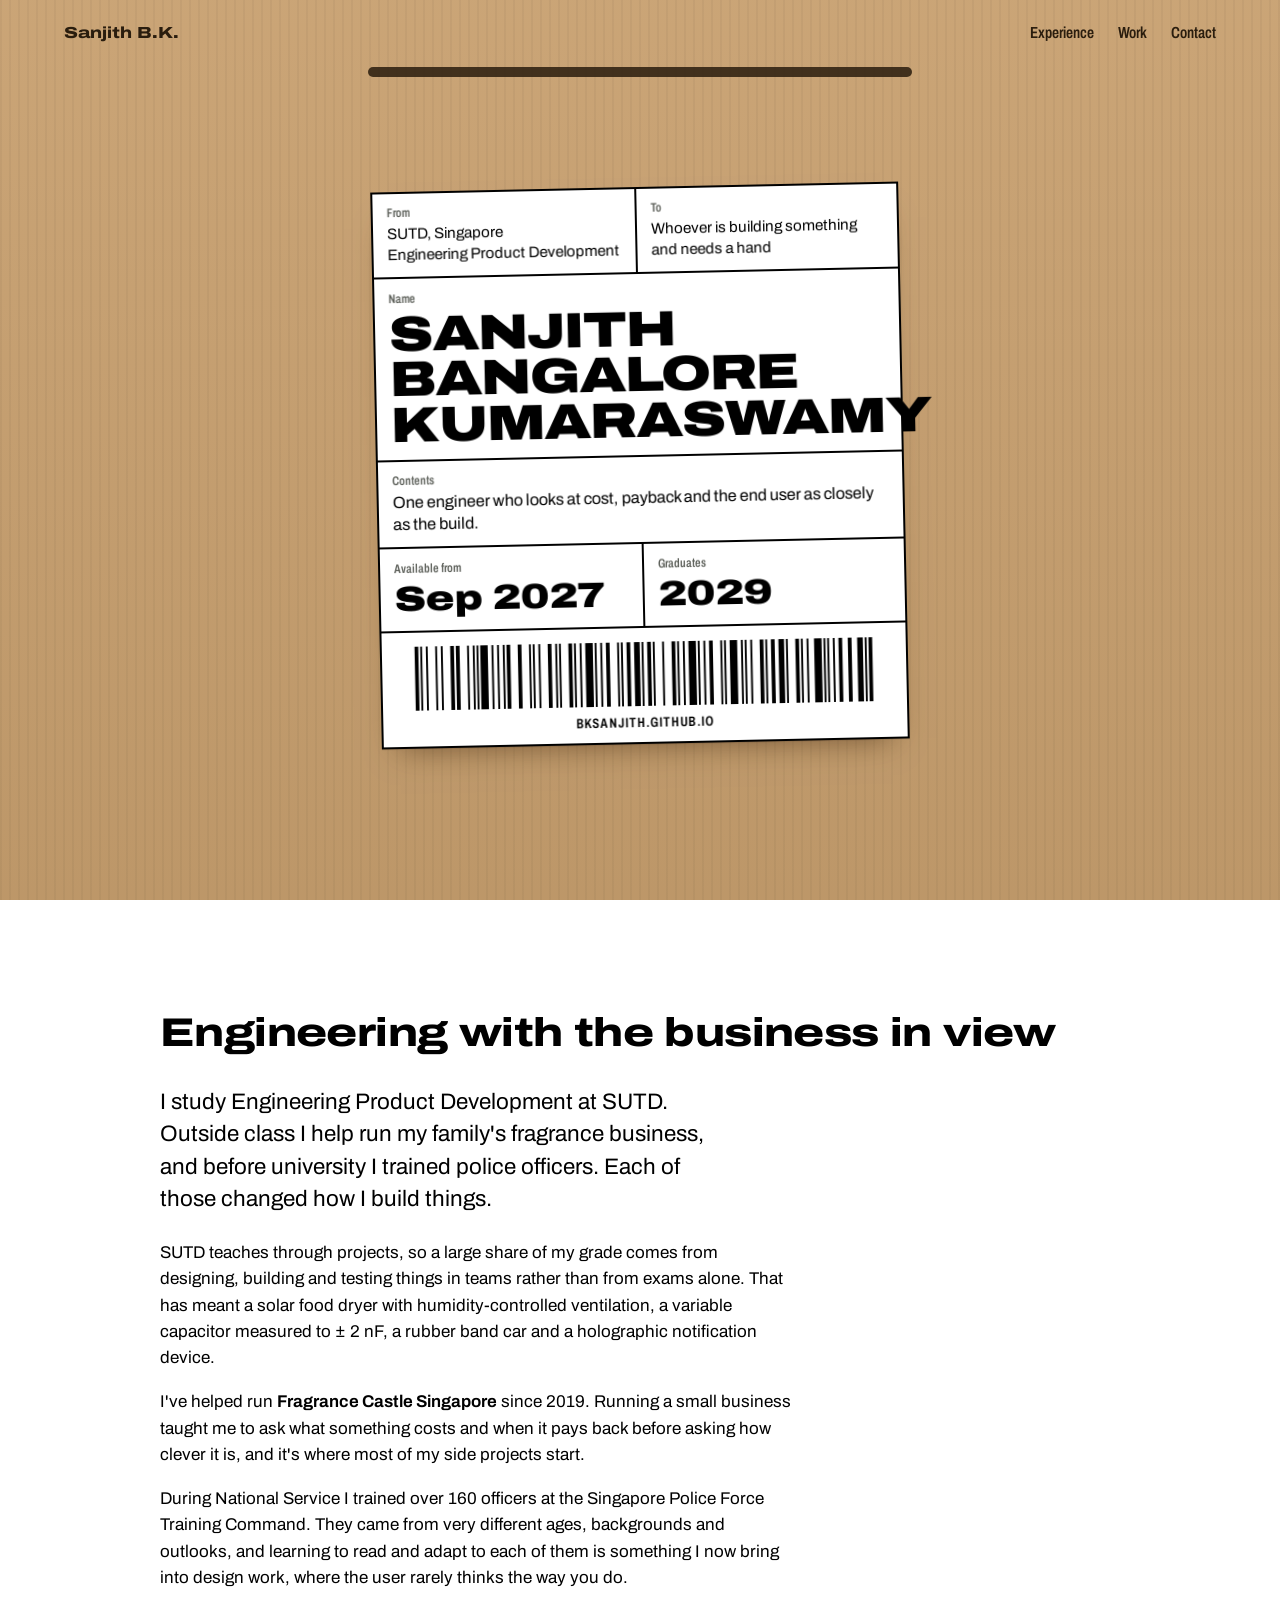
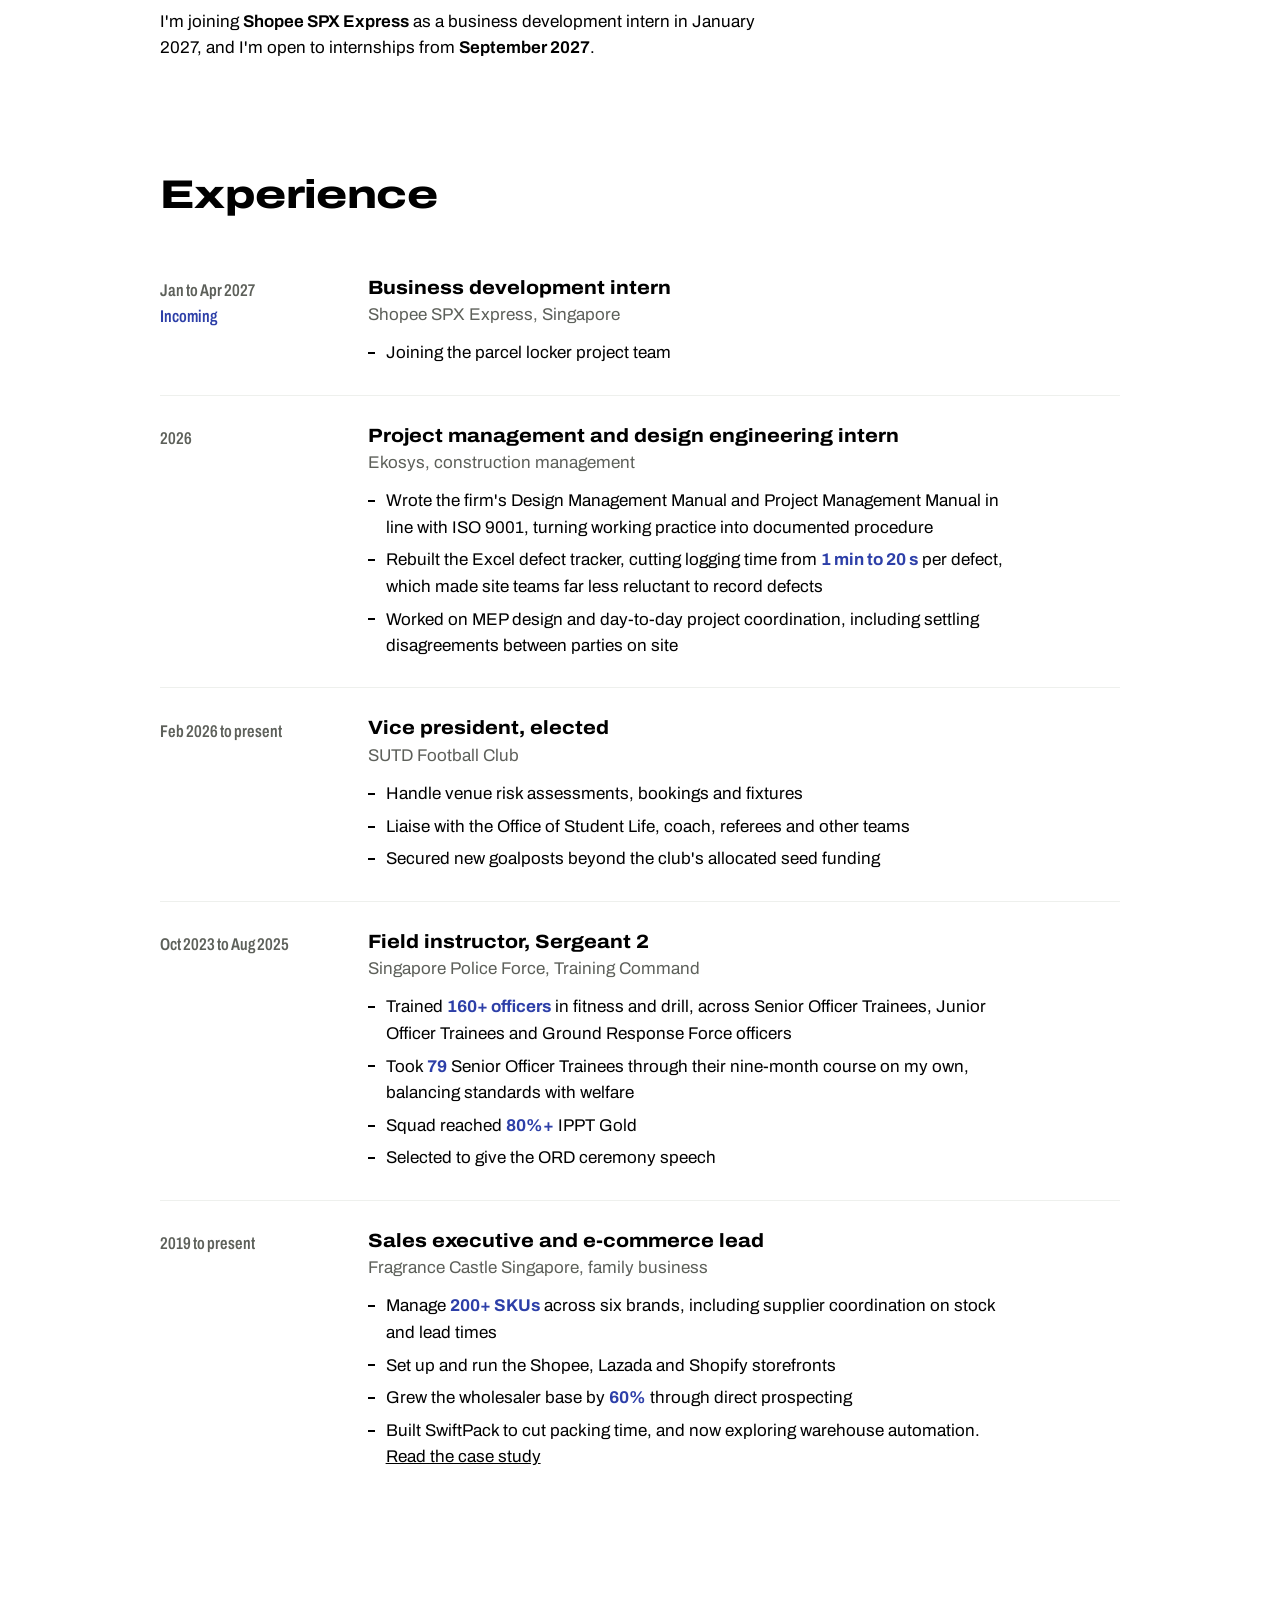
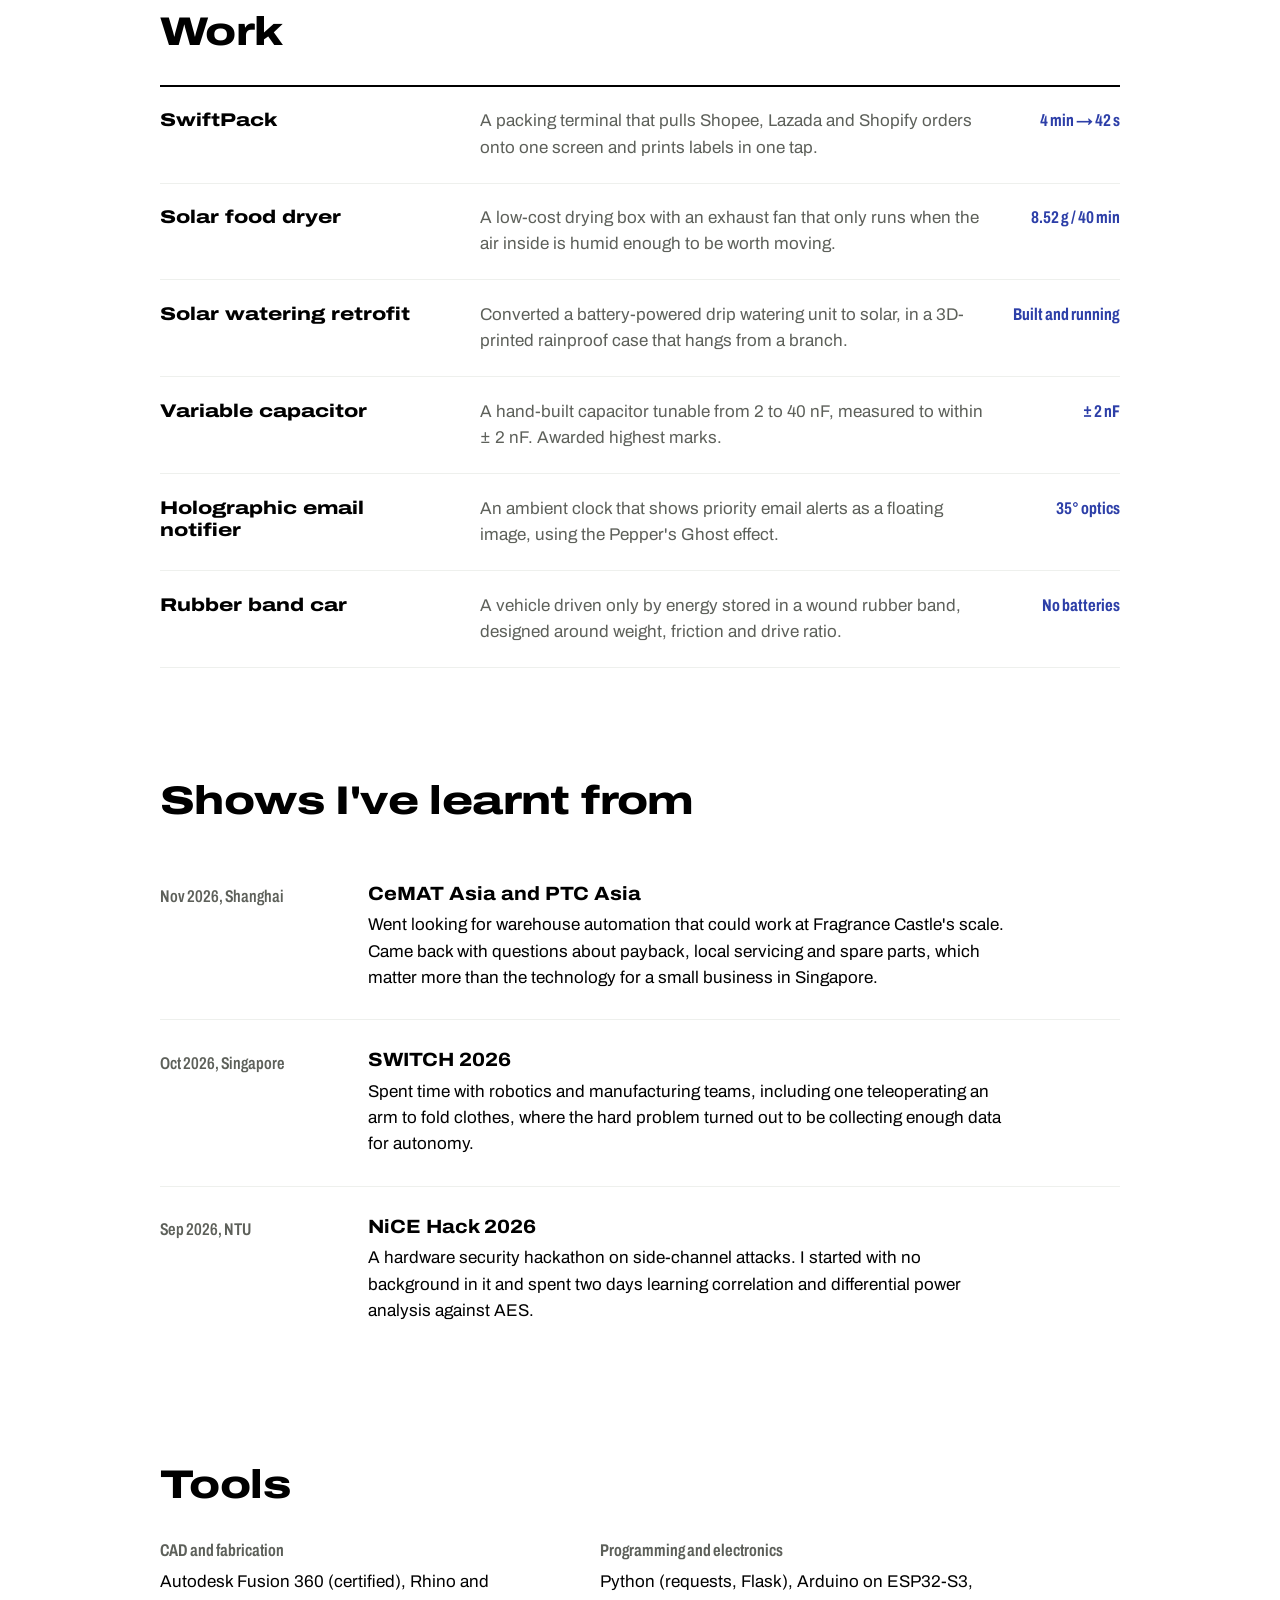
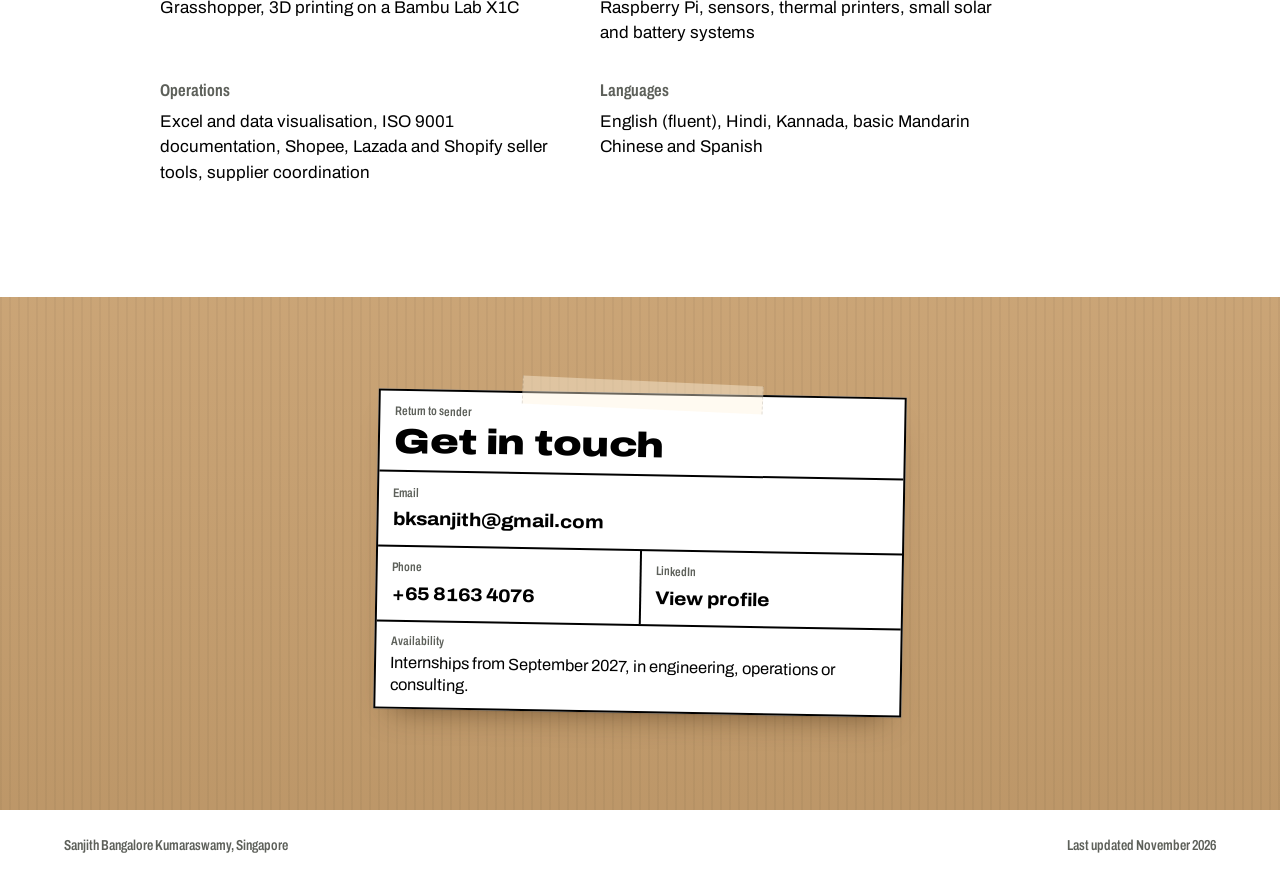
==== commit 1ce08e5e: "Website Re design files" ====
--- a/index.html
+++ b/index.html
@@ -3,340 +3,213 @@
 <head>
   <meta charset="UTF-8">
   <meta name="viewport" content="width=device-width, initial-scale=1.0">
-  <title>Sanjith B. Kumaraswamy | Engineering Product Development, SUTD</title>
+  <title>Sanjith Bangalore Kumaraswamy | Engineering Product Development, SUTD</title>
   <meta name="description" content="Engineering Product Development undergraduate at SUTD. Projects, internships and operations work.">
   <link rel="stylesheet" href="styles.css">
 </head>
 <body>
-
-<nav class="nav">
-  <div class="nav-inner">
-    <a href="index.html" class="nav-logo">SANJITH.B.K</a>
-    <ul class="nav-links">
-      <li><a href="#experience">Experience</a></li>
-      <li><a href="#projects">Work</a></li>
-      <li><a href="#about">About</a></li>
-      <li><a href="#contact">Contact</a></li>
-    </ul>
+<nav class="nav" aria-label="Main">
+  <a class="nav-name" href="index.html">Sanjith B.K.</a>
+  <ul>
+    <li><a href="#experience">Experience</a></li>
+    <li><a href="#work">Work</a></li>
+    <li><a href="#contact">Contact</a></li>
+  </ul>
+</nav>
+
+<header class="board hero">
+  <div class="slot" aria-hidden="true"></div>
+  <div class="label">
+    <div class="row cols-2">
+      <div class="cell addr"><span class="field">From</span>SUTD, Singapore<br>Engineering Product Development</div>
+      <div class="cell addr"><span class="field">To</span>Whoever is building something and needs a hand</div>
+    </div>
+    <div class="row"><div class="cell">
+      <span class="field">Name</span>
+      <h1>Sanjith<br>Bangalore<br>Kumaraswamy</h1>
+    </div></div>
+    <div class="row"><div class="cell contents">
+      <span class="field">Contents</span>
+      One engineer who looks at cost, payback and the end user as closely as the build.
+    </div></div>
+    <div class="row cols-2">
+      <div class="cell"><span class="field">Available from</span><span class="route">Sep 2027</span></div>
+      <div class="cell"><span class="field">Graduates</span><span class="route">2029</span></div>
+    </div>
+    <div class="row barcode">
+      <svg viewBox="0 0 264 60" preserveAspectRatio="none" role="img" aria-label="Barcode for bksanjith.github.io"><rect x="10" y="0" width="2" height="60"/><rect x="13" y="0" width="1" height="60"/><rect x="16" y="0" width="1" height="60"/><rect x="21" y="0" width="1" height="60"/><rect x="24" y="0" width="1" height="60"/><rect x="29" y="0" width="2" height="60"/><rect x="32" y="0" width="2" height="60"/><rect x="38" y="0" width="1" height="60"/><rect x="41" y="0" width="1" height="60"/><rect x="43" y="0" width="1" height="60"/><rect x="45" y="0" width="4" height="60"/><rect x="51" y="0" width="1" height="60"/><rect x="54" y="0" width="1" height="60"/><rect x="57" y="0" width="1" height="60"/><rect x="59" y="0" width="2" height="60"/><rect x="65" y="0" width="2" height="60"/><rect x="71" y="0" width="1" height="60"/><rect x="73" y="0" width="1" height="60"/><rect x="76" y="0" width="1" height="60"/><rect x="81" y="0" width="2" height="60"/><rect x="85" y="0" width="1" height="60"/><rect x="87" y="0" width="1" height="60"/><rect x="92" y="0" width="2" height="60"/><rect x="95" y="0" width="1" height="60"/><rect x="98" y="0" width="1" height="60"/><rect x="101" y="0" width="4" height="60"/><rect x="106" y="0" width="1" height="60"/><rect x="109" y="0" width="1" height="60"/><rect x="112" y="0" width="2" height="60"/><rect x="118" y="0" width="1" height="60"/><rect x="120" y="0" width="1" height="60"/><rect x="123" y="0" width="2" height="60"/><rect x="127" y="0" width="3" height="60"/><rect x="131" y="0" width="1" height="60"/><rect x="134" y="0" width="2" height="60"/><rect x="137" y="0" width="1" height="60"/><rect x="142" y="0" width="1" height="60"/><rect x="147" y="0" width="2" height="60"/><rect x="150" y="0" width="1" height="60"/><rect x="153" y="0" width="1" height="60"/><rect x="156" y="0" width="4" height="60"/><rect x="161" y="0" width="1" height="60"/><rect x="164" y="0" width="1" height="60"/><rect x="167" y="0" width="2" height="60"/><rect x="173" y="0" width="1" height="60"/><rect x="175" y="0" width="1" height="60"/><rect x="178" y="0" width="4" height="60"/><rect x="184" y="0" width="1" height="60"/><rect x="186" y="0" width="1" height="60"/><rect x="189" y="0" width="1" height="60"/><rect x="194" y="0" width="2" height="60"/><rect x="197" y="0" width="1" height="60"/><rect x="200" y="0" width="2" height="60"/><rect x="204" y="0" width="3" height="60"/><rect x="208" y="0" width="1" height="60"/><rect x="213" y="0" width="2" height="60"/><rect x="216" y="0" width="1" height="60"/><rect x="219" y="0" width="1" height="60"/><rect x="223" y="0" width="4" height="60"/><rect x="228" y="0" width="1" height="60"/><rect x="230" y="0" width="1" height="60"/><rect x="233" y="0" width="1" height="60"/><rect x="236" y="0" width="2" height="60"/><rect x="241" y="0" width="2" height="60"/><rect x="246" y="0" width="3" height="60"/><rect x="250" y="0" width="1" height="60"/><rect x="252" y="0" width="2" height="60"/></svg>
+      <p>BKSANJITH.GITHUB.IO</p>
+    </div>
   </div>
-</nav>
-
-<main>
-
-<!-- ============= HERO ============= -->
-<section class="hero">
-  <div class="container">
-    <div class="hero-meta">PORTFOLIO / 2026</div>
-    <h1>
-      Engineering<br>
-      with the business<br>
-      <span class="accent">in view<span class="hero-cursor"></span></span>
-    </h1>
-    <p class="hero-sub">
-      I'm Sanjith, an Engineering Product Development undergraduate at SUTD.
-      My time is split between coursework projects, internships in construction
-      management and operations, and helping run my family's fragrance business
-      since 2019. That mix means I look at cost, ROI and the person actually
-      using the thing as closely as the engineering itself.
-    </p>
-    <div class="hero-cta">
-      <a href="#experience" class="btn btn-primary">See Experience</a>
-      <a href="#projects" class="btn">View Projects</a>
-    </div>
+</header>
+
+<main class="page">
+
+<section class="block" aria-labelledby="about-h">
+  <h2 id="about-h">Engineering with the business in view</h2>
+  <div class="prose">
+    <p class="lead">I study Engineering Product Development at SUTD. Outside class I help run my family's fragrance business, and before university I trained police officers. Each of those changed how I build things.</p>
+    <p style="margin-top:1.5rem">SUTD teaches through projects, so a large share of my grade comes from designing, building and testing things in teams rather than from exams alone. That has meant a solar food dryer with humidity-controlled ventilation, a variable capacitor measured to ± 2 nF, a rubber band car and a holographic notification device.</p>
+    <p>I've helped run <strong>Fragrance Castle Singapore</strong> since 2019. Running a small business taught me to ask what something costs and when it pays back before asking how clever it is, and it's where most of my side projects start.</p>
+    <p>During National Service I trained over 160 officers at the Singapore Police Force Training Command. They came from very different ages, backgrounds and outlooks, and learning to read and adapt to each of them is something I now bring into design work, where the user rarely thinks the way you do.</p>
+    <p>I'm joining <strong>Shopee SPX Express</strong> as a business development intern in January 2027, and I'm open to internships from <strong>September 2027</strong>.</p>
   </div>
 </section>
 
-<!-- ============= ABOUT ============= -->
-<section class="about" id="about">
-  <div class="container">
-    <div class="section-label">01 / ABOUT</div>
-    <h2 class="section-title">One foot in engineering, the other in operations.</h2>
-    <div class="about-grid">
-      <div class="about-text">
-        <p>
-          I study <strong>Engineering Product Development at SUTD</strong>, graduating
-          in 2029. SUTD teaches through projects, so a large share of my grade comes
-          from designing, building and testing things in teams rather than from exams
-          alone. So far that has meant a solar food dryer with closed-loop humidity
-          control, a variable capacitor tested to ± 2 nF, a rubber band car and a
-          holographic notification device.
-        </p>
-        <p>
-          I've helped run <strong>Fragrance Castle Singapore</strong>, our family's
-          fragrance retail and wholesale business, since 2019. I manage a 200+ SKU
-          catalogue across six brands, set up our Shopee, Lazada and Shopify stores,
-          and grew our wholesaler base by 60%. Running a small business taught me to
-          ask what something costs and when it pays back before asking how clever it is.
-          It is also where most of my side projects start, including SwiftPack.
-        </p>
-        <p>
-          Before university I served National Service as a <strong>Field Instructor
-          (Sergeant 2) at the Singapore Police Force Training Command</strong>. I trained
-          over 160 officers, including 79 Senior Officer Trainees I took through their
-          nine-month course on my own. My trainees came from very different ages,
-          backgrounds and outlooks, and learning to read and adapt to each of them
-          is something I now bring into design work, where the user rarely thinks
-          the way you do.
-        </p>
-        <p>
-          Outside class and work I design small things for home on my Bambu Lab X1C,
-          and spend time at industry shows looking for ideas I can bring back.
-          I'm joining <strong>Shopee SPX Express</strong> as a business development
-          intern in January 2027, and I'm open to internships from
-          <strong>September 2027</strong>.
-        </p>
-      </div>
-      <div class="about-stats">
-        <div class="stat">
-          <div class="stat-num">160+</div>
-          <div class="stat-label">Officers<br>Trained</div>
-        </div>
-        <div class="stat">
-          <div class="stat-num">60%</div>
-          <div class="stat-label">Wholesaler<br>Growth</div>
-        </div>
-        <div class="stat">
-          <div class="stat-num sm">4m → 42s</div>
-          <div class="stat-label">First Label<br>Time, SwiftPack</div>
-        </div>
-        <div class="stat">
-          <div class="stat-num sm">1m → 20s</div>
-          <div class="stat-label">Defect Logging<br>Time, Ekosys</div>
-        </div>
-      </div>
-    </div>
+<section class="block" id="experience" aria-labelledby="exp-h">
+  <h2 id="exp-h">Experience</h2>
+  <ol class="dated">
+    <li>
+      <div class="when">Jan to Apr 2027<em>Incoming</em></div>
+      <div>
+        <h3>Business development intern</h3>
+        <p class="org">Shopee SPX Express, Singapore</p>
+        <ul><li>Joining the parcel locker project team</li></ul>
+      </div>
+    </li>
+    <li>
+      <div class="when">2026</div>
+      <div>
+        <h3>Project management and design engineering intern</h3>
+        <p class="org">Ekosys, construction management</p>
+        <ul>
+          <li>Wrote the firm's Design Management Manual and Project Management Manual in line with ISO 9001, turning working practice into documented procedure</li>
+          <li>Rebuilt the Excel defect tracker, cutting logging time from <span class="fig">1 min to 20 s</span> per defect, which made site teams far less reluctant to record defects</li>
+          <li>Worked on MEP design and day-to-day project coordination, including settling disagreements between parties on site</li>
+        </ul>
+      </div>
+    </li>
+    <li>
+      <div class="when">Feb 2026 to present</div>
+      <div>
+        <h3>Vice president, elected</h3>
+        <p class="org">SUTD Football Club</p>
+        <ul>
+          <li>Handle venue risk assessments, bookings and fixtures</li>
+          <li>Liaise with the Office of Student Life, coach, referees and other teams</li>
+          <li>Secured new goalposts beyond the club's allocated seed funding</li>
+        </ul>
+      </div>
+    </li>
+    <li>
+      <div class="when">Oct 2023 to Aug 2025</div>
+      <div>
+        <h3>Field instructor, Sergeant 2</h3>
+        <p class="org">Singapore Police Force, Training Command</p>
+        <ul>
+          <li>Trained <span class="fig">160+ officers</span> in fitness and drill, across Senior Officer Trainees, Junior Officer Trainees and Ground Response Force officers</li>
+          <li>Took <span class="fig">79</span> Senior Officer Trainees through their nine-month course on my own, balancing standards with welfare</li>
+          <li>Squad reached <span class="fig">80%+</span> IPPT Gold</li>
+          <li>Selected to give the ORD ceremony speech</li>
+        </ul>
+      </div>
+    </li>
+    <li>
+      <div class="when">2019 to present</div>
+      <div>
+        <h3>Sales executive and e-commerce lead</h3>
+        <p class="org">Fragrance Castle Singapore, family business</p>
+        <ul>
+          <li>Manage <span class="fig">200+ SKUs</span> across six brands, including supplier coordination on stock and lead times</li>
+          <li>Set up and run the Shopee, Lazada and Shopify storefronts</li>
+          <li>Grew the wholesaler base by <span class="fig">60%</span> through direct prospecting</li>
+          <li>Built SwiftPack to cut packing time, and now exploring warehouse automation. <a href="fragrance-castle.html">Read the case study</a></li>
+        </ul>
+      </div>
+    </li>
+  </ol>
+</section>
+
+<section class="block" id="work" aria-labelledby="work-h">
+  <h2 id="work-h">Work</h2>
+  <ul class="worklist">
+    <li><a href="swiftpack.html">
+      <span class="title">SwiftPack</span>
+      <span class="what">A packing terminal that pulls Shopee, Lazada and Shopify orders onto one screen and prints labels in one tap.</span>
+      <span class="result">4 min → 42 s</span>
+    </a></li>
+    <li><a href="solar-dryer.html">
+      <span class="title">Solar food dryer</span>
+      <span class="what">A low-cost drying box with an exhaust fan that only runs when the air inside is humid enough to be worth moving.</span>
+      <span class="result">8.52 g / 40 min</span>
+    </a></li>
+    <li><a href="solar-watering.html">
+      <span class="title">Solar watering retrofit</span>
+      <span class="what">Converted a battery-powered drip watering unit to solar, in a 3D-printed rainproof case that hangs from a branch.</span>
+      <span class="result">Built and running</span>
+    </a></li>
+    <li><a href="capacitor.html">
+      <span class="title">Variable capacitor</span>
+      <span class="what">A hand-built capacitor tunable from 2 to 40 nF, measured to within ± 2 nF. Awarded highest marks.</span>
+      <span class="result">± 2 nF</span>
+    </a></li>
+    <li><a href="holographic.html">
+      <span class="title">Holographic email notifier</span>
+      <span class="what">An ambient clock that shows priority email alerts as a floating image, using the Pepper's Ghost effect.</span>
+      <span class="result">35° optics</span>
+    </a></li>
+    <li><a href="rubberband-car.html">
+      <span class="title">Rubber band car</span>
+      <span class="what">A vehicle driven only by energy stored in a wound rubber band, designed around weight, friction and drive ratio.</span>
+      <span class="result">No batteries</span>
+    </a></li>
+  </ul>
+</section>
+
+<section class="block" aria-labelledby="notes-h">
+  <h2 id="notes-h">Shows I've learnt from</h2>
+  <ol class="dated">
+    <li>
+      <div class="when">Nov 2026, Shanghai</div>
+      <div class="prose"><h3>CeMAT Asia and PTC Asia</h3><p style="margin-top:.4rem">Went looking for warehouse automation that could work at Fragrance Castle's scale. Came back with questions about payback, local servicing and spare parts, which matter more than the technology for a small business in Singapore.</p></div>
+    </li>
+    <li>
+      <div class="when">Oct 2026, Singapore</div>
+      <div class="prose"><h3>SWITCH 2026</h3><p style="margin-top:.4rem">Spent time with robotics and manufacturing teams, including one teleoperating an arm to fold clothes, where the hard problem turned out to be collecting enough data for autonomy.</p></div>
+    </li>
+    <li>
+      <div class="when">Sep 2026, NTU</div>
+      <div class="prose"><h3>NiCE Hack 2026</h3><p style="margin-top:.4rem">A hardware security hackathon on side-channel attacks. I started with no background in it and spent two days learning correlation and differential power analysis against AES.</p></div>
+    </li>
+  </ol>
+</section>
+
+<section class="block" aria-labelledby="kit-h">
+  <h2 id="kit-h">Tools</h2>
+  <dl class="kit">
+    <div><dt>CAD and fabrication</dt><dd>Autodesk Fusion 360 (certified), Rhino and Grasshopper, 3D printing on a Bambu Lab X1C</dd></div>
+    <div><dt>Programming and electronics</dt><dd>Python (requests, Flask), Arduino on ESP32-S3, Raspberry Pi, sensors, thermal printers, small solar and battery systems</dd></div>
+    <div><dt>Operations</dt><dd>Excel and data visualisation, ISO 9001 documentation, Shopee, Lazada and Shopify seller tools, supplier coordination</dd></div>
+    <div><dt>Languages</dt><dd>English (fluent), Hindi, Kannada, basic Mandarin Chinese and Spanish</dd></div>
+  </dl>
+</section>
+
+</main>
+
+<section class="board contact" id="contact" aria-labelledby="contact-h">
+  <div class="label">
+    <div class="tape" aria-hidden="true"></div>
+    <div class="row"><div class="cell">
+      <span class="field">Return to sender</span>
+      <h2 id="contact-h" class="route" style="margin:0">Get in touch</h2>
+    </div></div>
+    <div class="row"><div class="cell">
+      <span class="field">Email</span>
+      <a class="big-link" href="mailto:bksanjith@gmail.com">bksanjith@gmail.com</a>
+    </div></div>
+    <div class="row cols-2">
+      <div class="cell"><span class="field">Phone</span><a class="big-link" href="tel:+6581634076">+65 8163 4076</a></div>
+      <div class="cell"><span class="field">LinkedIn</span><a class="big-link" href="https://www.linkedin.com/in/sanjith-bangalore-kumaraswamy-878bab113/" target="_blank" rel="noopener">View profile</a></div>
+    </div>
+    <div class="row"><div class="cell contents">
+      <span class="field">Availability</span>
+      Internships from September 2027, in engineering, operations or consulting.
+    </div></div>
   </div>
 </section>
-
-<!-- ============= EXPERIENCE ============= -->
-<section class="experience" id="experience">
-  <div class="container">
-    <div class="section-label">02 / EXPERIENCE</div>
-    <h2 class="section-title">Where I've worked.</h2>
-    <div class="exp-list">
-
-      <div class="exp-item">
-        <div class="exp-when">Jan 2027 – Apr 2027<br><span class="badge">INCOMING</span></div>
-        <div class="exp-body">
-          <h3>Business Development Intern</h3>
-          <div class="exp-org">SHOPEE SPX EXPRESS, SINGAPORE</div>
-          <ul>
-            <li>Joining the parcel locker project team</li>
-          </ul>
-        </div>
-      </div>
-
-      <div class="exp-item">
-        <div class="exp-when">2026</div>
-        <div class="exp-body">
-          <h3>Project Management and Design Engineering Intern</h3>
-          <div class="exp-org">EKOSYS, CONSTRUCTION MANAGEMENT</div>
-          <ul>
-            <li>Wrote the firm's <strong>Design Management Manual</strong> and <strong>Project Management Manual</strong> in line with ISO 9001, turning working practice into documented procedures</li>
-            <li>Rebuilt the Excel defect tracker, cutting logging time from <strong>1 minute to 20 seconds</strong> per defect and reducing site teams' reluctance to record defects</li>
-            <li>Worked on MEP design and day-to-day project coordination, including resolving conflicts between parties on site</li>
-          </ul>
-        </div>
-      </div>
-
-      <div class="exp-item">
-        <div class="exp-when">2019 – Present</div>
-        <div class="exp-body">
-          <h3>Sales Executive and E-commerce Lead</h3>
-          <div class="exp-org">FRAGRANCE CASTLE SINGAPORE (FAMILY BUSINESS)</div>
-          <ul>
-            <li>Manage <strong>200+ SKUs across six brands</strong>, including supplier coordination on stock and lead times</li>
-            <li>Set up and run the Shopee, Lazada and Shopify storefronts</li>
-            <li>Grew the wholesaler base by <strong>60%</strong> through direct prospecting</li>
-            <li>Built SwiftPack to cut packing time, and now exploring warehouse automation for our stockroom</li>
-          </ul>
-          <a href="fragrance-castle.html" class="btn" style="margin-top:1.2rem;">Case Study</a>
-        </div>
-      </div>
-
-      <div class="exp-item">
-        <div class="exp-when">Oct 2023 – Aug 2025</div>
-        <div class="exp-body">
-          <h3>Field Instructor (Sergeant 2)</h3>
-          <div class="exp-org">SINGAPORE POLICE FORCE, TRAINING COMMAND</div>
-          <ul>
-            <li>Trained <strong>over 160 officers</strong> in fitness and drill, across Senior Officer Trainees, Junior Officer Trainees and Ground Response Force officers</li>
-            <li>Single-handedly took <strong>79 Senior Officer Trainees</strong> through their nine-month course, balancing training standards with welfare</li>
-            <li>Squad reached <strong>80%+ IPPT Gold</strong></li>
-            <li>Selected to give the ORD ceremony speech</li>
-          </ul>
-        </div>
-      </div>
-
-      <div class="exp-item">
-        <div class="exp-when">Feb 2026 – Present</div>
-        <div class="exp-body">
-          <h3>Vice President</h3>
-          <div class="exp-org">SUTD FOOTBALL CLUB (ELECTED)</div>
-          <ul>
-            <li>Handle venue risk assessments, bookings and fixtures</li>
-            <li>Liaise with the Office of Student Life, coach, referees and other teams</li>
-            <li>Secured new goalposts beyond the club's allocated seed funding</li>
-          </ul>
-        </div>
-      </div>
-
-    </div>
-  </div>
-</section>
-
-<!-- ============= PROJECTS ============= -->
-<section class="projects" id="projects">
-  <div class="container">
-    <div class="section-label">03 / SELECTED WORK</div>
-    <h2 class="section-title">Projects, from coursework builds to tools I use every day.</h2>
-    <div class="projects-grid three">
-
-      <a href="swiftpack.html" class="project-card">
-        <div class="project-thumb">[ IMAGE / SwiftPack terminal ]</div>
-        <div class="project-id">PERSONAL / FRAGRANCE CASTLE</div>
-        <h3>SwiftPack</h3>
-        <p>A Raspberry Pi packing terminal pulling Shopee, Lazada and Shopify orders into one screen. First label of the day down from 4 min to 42 s.</p>
-        <div class="project-tags"><span class="tag">Raspberry Pi</span><span class="tag">Python</span><span class="tag">APIs</span></div>
-      </a>
-
-      <a href="solar-dryer.html" class="project-card">
-        <div class="project-thumb">[ IMAGE / Solar dryer prototype ]</div>
-        <div class="project-id">COURSEWORK / TEAM</div>
-        <h3>Solar Food Dryer</h3>
-        <p>A low-cost dryer with humidity-triggered fan control on an ESP32-S3. Averaged 8.52 g of water removed per 40 min test, double the spec rate.</p>
-        <div class="project-tags"><span class="tag">ESP32</span><span class="tag">Testing</span><span class="tag">Statistics</span></div>
-      </a>
-
-      <a href="solar-watering.html" class="project-card">
-        <div class="project-thumb">[ IMAGE / Solar watering device ]</div>
-        <div class="project-id">PERSONAL</div>
-        <h3>Solar Drip Watering Retrofit</h3>
-        <p>Converted a battery-powered drip watering unit to solar, with a 3D-printed rainproof enclosure that hangs from a branch.</p>
-        <div class="project-tags"><span class="tag">Solar</span><span class="tag">3D Printing</span><span class="tag">Power</span></div>
-      </a>
-
-      <a href="capacitor.html" class="project-card">
-        <div class="project-thumb">[ IMAGE / Variable capacitor ]</div>
-        <div class="project-id">COURSEWORK</div>
-        <h3>Variable Capacitor</h3>
-        <p>Designed and built a variable capacitor covering 2 to 40 nF, tested to ± 2 nF. Awarded highest marks.</p>
-        <div class="project-tags"><span class="tag">Electronics</span><span class="tag">Calibration</span></div>
-      </a>
-
-      <a href="holographic.html" class="project-card">
-        <div class="project-thumb"><img src="image.png" alt="Holographic email notifier"></div>
-        <div class="project-id">COURSEWORK / TEAM</div>
-        <h3>Holographic Email Notifier</h3>
-        <p>An ambient clock that shows priority email alerts as a floating image using the Pepper's Ghost effect at a 35° angle.</p>
-        <div class="project-tags"><span class="tag">Raspberry Pi</span><span class="tag">Optics</span></div>
-      </a>
-
-      <a href="rubberband-car.html" class="project-card">
-        <div class="project-thumb">[ IMAGE / Rubber band car ]</div>
-        <div class="project-id">COURSEWORK</div>
-        <h3>Rubber Band Car</h3>
-        <p>A vehicle driven only by energy stored in a wound rubber band, built around weight, friction and drive ratio.</p>
-        <div class="project-tags"><span class="tag">Mechanical</span><span class="tag">Energy</span></div>
-      </a>
-
-    </div>
-  </div>
-</section>
-
-<!-- ============= FIELD NOTES ============= -->
-<section class="notes">
-  <div class="container">
-    <div class="section-label">04 / FIELD NOTES</div>
-    <h2 class="section-title">Shows and events I've learnt from.</h2>
-    <div class="notes-grid">
-      <div class="note">
-        <div class="note-when">Nov 2026 / Shanghai</div>
-        <h4>CeMAT Asia and PTC Asia</h4>
-        <p>Went looking for warehouse automation that could work at Fragrance Castle's scale. Came back with questions on payback, local servicing and spare parts, which matter more than the technology for a small business in Singapore.</p>
-      </div>
-      <div class="note">
-        <div class="note-when">Oct 2026 / Singapore</div>
-        <h4>SWITCH 2026</h4>
-        <p>Spent time with robotics and manufacturing teams, including a teleoperated arm folding clothes, where the hard problem turned out to be collecting enough data for autonomy.</p>
-      </div>
-      <div class="note">
-        <div class="note-when">Sep 2026 / NTU</div>
-        <h4>NiCE Hack 2026</h4>
-        <p>A hardware security hackathon on side-channel attacks. Started with no background in it and spent two days learning correlation and differential power analysis against AES.</p>
-      </div>
-    </div>
-  </div>
-</section>
-
-<!-- ============= SKILLS ============= -->
-<section class="skills">
-  <div class="container">
-    <div class="section-label">05 / TOOLKIT</div>
-    <h2 class="section-title">Tools I work with.</h2>
-    <div class="skills-grid">
-      <div class="skill-block">
-        <h4>CAD and Fabrication</h4>
-        <ul>
-          <li>Autodesk Fusion 360 (certified)</li>
-          <li>Rhino and Grasshopper</li>
-          <li>3D printing (Bambu Lab X1C)</li>
-        </ul>
-      </div>
-      <div class="skill-block">
-        <h4>Programming and Electronics</h4>
-        <ul>
-          <li>Python (requests, Flask)</li>
-          <li>Arduino on ESP32-S3</li>
-          <li>Raspberry Pi, sensors, thermal printers</li>
-          <li>Small solar and battery systems</li>
-        </ul>
-      </div>
-      <div class="skill-block">
-        <h4>Operations and Business</h4>
-        <ul>
-          <li>Excel and data visualisation</li>
-          <li>ISO 9001 process documentation</li>
-          <li>Shopee, Lazada and Shopify seller tools</li>
-          <li>Supplier coordination and wholesale prospecting</li>
-        </ul>
-      </div>
-      <div class="skill-block">
-        <h4>Languages</h4>
-        <ul>
-          <li>English (fluent)</li>
-          <li>Hindi, Kannada</li>
-          <li>Mandarin Chinese (conversational, basic)</li>
-          <li>Spanish (basic)</li>
-        </ul>
-      </div>
-    </div>
-  </div>
-</section>
-
-<!-- ============= CONTACT ============= -->
-<section class="contact" id="contact">
-  <div class="container">
-    <div class="section-label" style="justify-content: center; display: inline-flex;">06 / CONTACT</div>
-    <h2>Let's talk.</h2>
-    <p>
-      Open to internships from September 2027 in engineering, operations or
-      consulting, and always happy to talk logistics, automation or product design.
-    </p>
-    <div class="contact-links">
-      <a href="mailto:bksanjith@gmail.com">bksanjith@gmail.com</a>
-      <a href="https://www.linkedin.com/in/sanjith-bangalore-kumaraswamy-878bab113/" target="_blank">LinkedIn</a>
-      <a href="tel:+6581634076">+65 8163 4076</a>
-    </div>
-  </div>
-</section>
-
-</main>
-
 <footer>
-  <div>© 2026 SANJITH B. KUMARASWAMY</div>
-  <div>SINGAPORE / SUTD</div>
+  <span>Sanjith Bangalore Kumaraswamy, Singapore</span>
+  <span>Last updated November 2026</span>
 </footer>
-
 </body>
 </html>
--- a/styles.css
+++ b/styles.css
@@ -1,31 +1,19 @@
-/* ============================================
-   PORTFOLIO - SANJITH BANGALORE KUMARASWAMY
-   Aesthetic: Industrial / Technical / Engineering
-   ============================================ */
-
-@import url('https://fonts.googleapis.com/css2?family=JetBrains+Mono:wght@400;500;700&family=Manrope:wght@300;400;500;600;700;800&display=swap');
+@import url('https://fonts.googleapis.com/css2?family=Archivo:wdth,wght@62..125,300..900&display=swap');
 
 :root {
-  /* Color tokens */
-  --bg: #0a0a0a;
-  --bg-elev: #141414;
-  --bg-elev-2: #1c1c1c;
-  --border: #2a2a2a;
-  --border-bright: #3a3a3a;
-  --text: #e8e8e8;
-  --text-muted: #888;
-  --text-dim: #555;
-  --accent: #ff6b1a;
-  --accent-glow: rgba(255, 107, 26, 0.15);
-  --grid-line: rgba(255, 255, 255, 0.03);
-
-  /* Typography */
-  --font-display: 'Manrope', system-ui, sans-serif;
-  --font-mono: 'JetBrains Mono', 'Courier New', monospace;
-
-  /* Layout */
-  --max-w: 1200px;
-  --gutter: clamp(1.25rem, 4vw, 3rem);
+  --cardboard: #C79F6E;
+  --cardboard-dark: #B48A58;
+  --paper: #FFFFFF;
+  --ink: #000000;
+  --muted: #5D605A;
+  --panel: #EEF0ED;
+  --stamp: #2D3FA8;
+
+  --wide: 125;
+  --narrow: 72;
+
+  --measure: 40rem;
+  --gutter: clamp(1.25rem, 5vw, 4rem);
 }
 
 * { box-sizing: border-box; margin: 0; padding: 0; }
@@ -33,737 +21,416 @@
 html { scroll-behavior: smooth; }
 
 body {
-  background: var(--bg);
-  color: var(--text);
-  font-family: var(--font-display);
-  font-weight: 400;
-  font-size: 16px;
-  line-height: 1.6;
-  overflow-x: hidden;
-  background-image:
-    linear-gradient(var(--grid-line) 1px, transparent 1px),
-    linear-gradient(90deg, var(--grid-line) 1px, transparent 1px);
-  background-size: 48px 48px;
-  background-position: -1px -1px;
-}
-
-/* ============= NAV ============= */
+  background: var(--paper);
+  color: var(--ink);
+  font-family: 'Archivo', system-ui, sans-serif;
+  font-variation-settings: 'wdth' 100;
+  font-size: 1.0625rem;
+  line-height: 1.55;
+  -webkit-font-smoothing: antialiased;
+}
+
+a { color: inherit; }
+img { display: block; max-width: 100%; }
+
+:focus-visible {
+  outline: 3px solid var(--stamp);
+  outline-offset: 3px;
+}
+
+/* ---------- type helpers ---------- */
+.wide {
+  font-variation-settings: 'wdth' var(--wide);
+  font-weight: 800;
+  letter-spacing: -0.01em;
+}
+.narrow {
+  font-variation-settings: 'wdth' var(--narrow);
+  font-weight: 600;
+}
+
+/* ---------- nav ---------- */
 .nav {
-  position: fixed;
-  top: 0;
-  left: 0;
-  right: 0;
-  z-index: 100;
-  background: rgba(10, 10, 10, 0.85);
-  backdrop-filter: blur(14px);
-  -webkit-backdrop-filter: blur(14px);
-  border-bottom: 1px solid var(--border);
-}
-.nav-inner {
-  max-width: var(--max-w);
-  margin: 0 auto;
-  padding: 1.1rem var(--gutter);
+  position: absolute;
+  top: 0; left: 0; right: 0;
+  z-index: 10;
   display: flex;
   justify-content: space-between;
-  align-items: center;
-}
-.nav-logo {
-  font-family: var(--font-mono);
-  font-size: 0.82rem;
-  font-weight: 700;
-  letter-spacing: 0.08em;
-  color: var(--text);
-  text-decoration: none;
-  display: flex;
-  align-items: center;
-  gap: 0.6rem;
-}
-.nav-logo::before {
-  content: '';
-  width: 9px;
-  height: 9px;
-  background: var(--accent);
-  display: inline-block;
-}
-.nav-links {
-  display: flex;
-  gap: 2rem;
-  list-style: none;
-}
-.nav-links a {
-  font-family: var(--font-mono);
-  font-size: 0.78rem;
-  letter-spacing: 0.08em;
-  text-transform: uppercase;
-  color: var(--text-muted);
-  text-decoration: none;
-  transition: color 0.2s;
-}
-.nav-links a:hover { color: var(--text); }
-.nav-links a.active { color: var(--accent); }
-
-@media (max-width: 640px) {
-  .nav-links { gap: 1rem; }
-  .nav-links a { font-size: 0.7rem; }
-}
-
-/* ============= GENERIC LAYOUT ============= */
-.container {
-  max-width: var(--max-w);
-  margin: 0 auto;
-  padding: 0 var(--gutter);
-}
-
-main { padding-top: 4rem; }
-
-section {
-  padding: clamp(4rem, 10vw, 8rem) 0;
-  position: relative;
-}
-
-/* ============= HERO ============= */
-.hero {
-  min-height: 90vh;
-  display: flex;
-  align-items: center;
+  align-items: baseline;
+  padding: 1.25rem var(--gutter);
+  color: #2a1d0e;
+}
+.nav-name {
+  text-decoration: none;
+  font-variation-settings: 'wdth' var(--wide);
+  font-weight: 800;
+  font-size: 1rem;
+}
+.nav ul { list-style: none; display: flex; gap: 1.5rem; }
+.nav ul a {
+  text-decoration: none;
+  font-variation-settings: 'wdth' var(--narrow);
+  font-weight: 600;
+  font-size: 1rem;
+}
+.nav ul a:hover { text-decoration: underline; text-underline-offset: 4px; }
+
+/* ---------- cardboard field ---------- */
+.board {
+  background-color: var(--cardboard);
+  background-image:
+    repeating-linear-gradient(90deg, rgba(0,0,0,0.035) 0 2px, transparent 2px 9px),
+    linear-gradient(180deg, rgba(255,255,255,0.06), rgba(0,0,0,0.05));
   position: relative;
   overflow: hidden;
 }
-.hero::before {
+.board.hero {
+  min-height: 100svh;
+  display: grid;
+  place-items: center;
+  padding: 6rem var(--gutter) 4rem;
+}
+.board.small {
+  padding: 6rem var(--gutter) 3.5rem;
+}
+
+/* printer slot the label feeds out of */
+.slot {
+  position: absolute;
+  top: 4.2rem;
+  left: 50%;
+  width: min(34rem, 88vw);
+  height: 10px;
+  transform: translateX(-50%);
+  background: #2a1d0e;
+  border-radius: 5px;
+  opacity: 0.85;
+}
+
+/* ---------- the label ---------- */
+.label {
+  background: var(--paper);
+  width: min(33rem, 100%);
+  border: 2px solid var(--ink);
+  box-shadow: 0 1px 0 rgba(0,0,0,0.08), 0 18px 30px -18px rgba(60,35,10,0.55);
+  transform: rotate(-1.2deg);
+  position: relative;
+}
+.label .row {
+  display: grid;
+  border-bottom: 2px solid var(--ink);
+}
+.label .row:last-child { border-bottom: 0; }
+.label .cols-2 { grid-template-columns: 1fr 1fr; }
+.label .cols-2 > div + div { border-left: 2px solid var(--ink); }
+.label .cell { padding: 0.7rem 0.9rem; }
+.field {
+  display: block;
+  font-variation-settings: 'wdth' var(--narrow);
+  font-weight: 600;
+  font-size: 0.78rem;
+  color: var(--muted);
+  margin-bottom: 0.15rem;
+}
+.label .addr { font-size: 0.95rem; line-height: 1.35; }
+.label h1 {
+  font-variation-settings: 'wdth' var(--wide);
+  font-weight: 900;
+  font-size: clamp(2rem, 8.5vw, 3.1rem);
+  line-height: 0.92;
+  letter-spacing: -0.02em;
+  text-transform: uppercase;
+}
+.label .contents { font-size: 1.02rem; line-height: 1.35; }
+.label .route {
+  font-variation-settings: 'wdth' var(--wide);
+  font-weight: 900;
+  font-size: clamp(1.6rem, 6vw, 2.2rem);
+  line-height: 1;
+}
+.label .barcode { padding: 0.9rem 0.9rem 0.6rem; }
+.label .barcode svg { width: 100%; height: 64px; display: block; }
+.label .barcode p {
+  font-variation-settings: 'wdth' var(--narrow);
+  font-weight: 600;
+  text-align: center;
+  font-size: 0.85rem;
+  margin-top: 0.35rem;
+  letter-spacing: 0.08em;
+}
+
+/* packing tape across the top */
+.tape {
+  position: absolute;
+  top: -14px;
+  left: 50%;
+  width: 46%;
+  height: 28px;
+  transform: translateX(-50%) rotate(1.6deg);
+  background: rgba(255, 244, 222, 0.42);
+  border-left: 1px dashed rgba(0,0,0,0.12);
+  border-right: 1px dashed rgba(0,0,0,0.12);
+}
+
+/* the one motion moment: label feeds out of the printer */
+@keyframes feed {
+  from { clip-path: inset(-40px -40px 100% -40px); transform: translateY(-2.5rem) rotate(0deg); }
+  70%  { clip-path: inset(-40px -40px -40px -40px); transform: translateY(0) rotate(0deg); }
+  to   { clip-path: inset(-40px -40px -60px -40px); transform: translateY(0) rotate(-1.2deg); }
+}
+.hero .label { animation: feed 1.6s cubic-bezier(.3,.7,.3,1) 0.2s both; }
+@media (prefers-reduced-motion: reduce) {
+  .hero .label { animation: none; }
+}
+
+/* ---------- page body ---------- */
+.page {
+  padding: 0 var(--gutter);
+  max-width: 68rem;
+  margin: 0 auto;
+}
+.block {
+  padding: clamp(4rem, 9vw, 7rem) 0 0;
+}
+.block:last-of-type { padding-bottom: clamp(4rem, 9vw, 7rem); }
+
+h2 {
+  font-variation-settings: 'wdth' var(--wide);
+  font-weight: 800;
+  font-size: clamp(1.75rem, 3.6vw, 2.5rem);
+  line-height: 1.05;
+  letter-spacing: -0.015em;
+  margin-bottom: 2rem;
+}
+h3 {
+  font-variation-settings: 'wdth' 110;
+  font-weight: 750;
+  font-size: 1.2rem;
+  line-height: 1.25;
+}
+
+.prose { max-width: var(--measure); }
+.prose p + p { margin-top: 1.1rem; }
+.prose strong { font-weight: 650; }
+.lead {
+  font-size: clamp(1.2rem, 2vw, 1.4rem);
+  line-height: 1.45;
+  max-width: 36rem;
+}
+
+/* dated rows: experience, notes */
+.dated { list-style: none; }
+.dated > li {
+  display: grid;
+  grid-template-columns: 11rem 1fr;
+  gap: 2rem;
+  padding: 1.75rem 0;
+}
+.dated > li + li { border-top: 1px solid var(--panel); }
+.when {
+  font-variation-settings: 'wdth' var(--narrow);
+  font-weight: 600;
+  color: var(--muted);
+  padding-top: 0.15rem;
+}
+.when em {
+  display: block;
+  font-style: normal;
+  color: var(--stamp);
+}
+.org { color: var(--muted); margin: 0.15rem 0 0.75rem; }
+.dated ul { list-style: none; max-width: var(--measure); }
+.dated ul li {
+  position: relative;
+  padding-left: 1.1rem;
+  margin-top: 0.4rem;
+}
+.dated ul li::before {
   content: '';
   position: absolute;
-  top: 50%;
-  right: -10%;
-  width: 600px;
-  height: 600px;
-  background: radial-gradient(circle, var(--accent-glow) 0%, transparent 60%);
-  transform: translateY(-50%);
-  pointer-events: none;
-}
-.hero-meta {
-  font-family: var(--font-mono);
-  font-size: 0.78rem;
-  letter-spacing: 0.12em;
-  text-transform: uppercase;
-  color: var(--accent);
-  margin-bottom: 1.5rem;
+  left: 0; top: 0.7em;
+  width: 0.45rem; height: 2px;
+  background: var(--ink);
+}
+.fig { color: var(--stamp); font-weight: 700; font-variant-numeric: tabular-nums; }
+
+/* work list */
+.worklist { list-style: none; border-top: 2px solid var(--ink); }
+.worklist li { border-bottom: 1px solid var(--panel); }
+.worklist a {
+  display: grid;
+  grid-template-columns: minmax(12rem, 18rem) 1fr auto;
+  gap: 2rem;
+  align-items: baseline;
+  padding: 1.35rem 0;
+  text-decoration: none;
+}
+.worklist .title {
+  font-variation-settings: 'wdth' var(--wide);
+  font-weight: 800;
+  font-size: 1.15rem;
+  line-height: 1.2;
+}
+.worklist .what { color: var(--muted); max-width: 32rem; }
+.worklist .result {
+  font-variation-settings: 'wdth' var(--narrow);
+  font-weight: 700;
+  color: var(--stamp);
+  text-align: right;
+  white-space: nowrap;
+  font-variant-numeric: tabular-nums;
+}
+.worklist a:hover .title { text-decoration: underline; text-underline-offset: 5px; text-decoration-thickness: 2px; }
+
+/* toolkit */
+.kit {
+  display: grid;
+  grid-template-columns: repeat(2, minmax(0, 1fr));
+  gap: 2rem 3rem;
+  max-width: 52rem;
+}
+.kit dt {
+  font-variation-settings: 'wdth' var(--narrow);
+  font-weight: 650;
+  color: var(--muted);
+  margin-bottom: 0.3rem;
+}
+.kit dd { line-height: 1.5; }
+
+/* contact label */
+.board.contact {
+  display: grid;
+  place-items: center;
+  padding: clamp(4rem, 9vw, 6rem) var(--gutter);
+}
+.board.contact .label { transform: rotate(1deg); }
+.label .big-link {
+  font-variation-settings: 'wdth' 110;
+  font-weight: 750;
+  font-size: 1.15rem;
+  text-decoration: none;
+  overflow-wrap: anywhere;
+}
+.label .big-link:hover { text-decoration: underline; text-underline-offset: 4px; }
+
+footer {
   display: flex;
-  align-items: center;
-  gap: 0.8rem;
-  animation: fadeUp 0.6s ease-out;
-}
-.hero-meta::before {
-  content: '';
-  width: 32px;
-  height: 1px;
-  background: var(--accent);
-}
-.hero h1 {
-  font-family: var(--font-display);
-  font-weight: 800;
-  font-size: clamp(2.5rem, 7vw, 5.5rem);
-  line-height: 1.02;
-  letter-spacing: -0.03em;
-  margin-bottom: 1.5rem;
-  animation: fadeUp 0.7s ease-out 0.1s both;
-}
-.hero h1 .accent { color: var(--accent); }
-.hero-sub {
-  font-size: clamp(1.05rem, 1.7vw, 1.25rem);
-  color: var(--text-muted);
-  max-width: 640px;
-  line-height: 1.6;
-  margin-bottom: 2.5rem;
-  animation: fadeUp 0.8s ease-out 0.2s both;
-}
-.hero-cta {
-  display: flex;
+  justify-content: space-between;
   gap: 1rem;
   flex-wrap: wrap;
-  animation: fadeUp 0.9s ease-out 0.3s both;
-}
-
-.btn {
-  font-family: var(--font-mono);
-  font-size: 0.8rem;
-  letter-spacing: 0.08em;
-  text-transform: uppercase;
-  padding: 0.95rem 1.6rem;
-  text-decoration: none;
-  border: 1px solid var(--border-bright);
-  color: var(--text);
-  background: transparent;
-  transition: all 0.2s;
-  display: inline-flex;
-  align-items: center;
-  gap: 0.6rem;
-  cursor: pointer;
-}
-.btn:hover {
-  border-color: var(--accent);
-  color: var(--accent);
-  transform: translateY(-1px);
-}
-.btn-primary {
-  background: var(--accent);
-  color: #000;
-  border-color: var(--accent);
-}
-.btn-primary:hover {
-  background: transparent;
-  color: var(--accent);
-}
-.btn::after { content: '→'; }
-
-/* ============= SECTION HEADER ============= */
-.section-label {
-  font-family: var(--font-mono);
-  font-size: 0.78rem;
-  letter-spacing: 0.12em;
-  text-transform: uppercase;
-  color: var(--accent);
-  margin-bottom: 1rem;
-  display: flex;
-  align-items: center;
-  gap: 0.8rem;
-}
-.section-label::before {
-  content: '';
-  width: 24px;
-  height: 1px;
-  background: var(--accent);
-}
-.section-title {
-  font-size: clamp(1.8rem, 4vw, 3rem);
-  font-weight: 700;
-  letter-spacing: -0.02em;
-  margin-bottom: 3rem;
-  max-width: 700px;
-  line-height: 1.15;
-}
-
-/* ============= ABOUT ============= */
-.about {
-  border-top: 1px solid var(--border);
-}
-.about-grid {
+  padding: 1.5rem var(--gutter);
+  font-variation-settings: 'wdth' var(--narrow);
+  font-weight: 600;
+  color: var(--muted);
+  font-size: 0.9rem;
+}
+
+/* ---------- project pages ---------- */
+.board.small .label { width: min(40rem, 100%); transform: rotate(-0.6deg); }
+.label .title-cell h1 {
+  font-size: clamp(1.7rem, 6vw, 2.6rem);
+  text-transform: none;
+  line-height: 1;
+}
+.label .specs { grid-template-columns: repeat(4, 1fr); }
+.label .specs > div + div { border-left: 2px solid var(--ink); }
+.label .specs .val { font-weight: 650; line-height: 1.25; }
+.back {
+  display: inline-block;
+  margin-bottom: 1.4rem;
+  text-decoration: none;
+  font-variation-settings: 'wdth' var(--narrow);
+  font-weight: 650;
+  color: #2a1d0e;
+}
+.back:hover { text-decoration: underline; text-underline-offset: 4px; }
+.board.small .inner { width: min(40rem, 100%); }
+.board.small { display: grid; place-items: center; }
+
+.case h2 { font-size: clamp(1.35rem, 2.6vw, 1.75rem); margin-bottom: 1rem; }
+.case .block { padding-top: 3.5rem; }
+.case ul.plain { list-style: none; max-width: var(--measure); margin-top: 1rem; }
+.case ul.plain li { position: relative; padding-left: 1.1rem; margin-top: 0.5rem; }
+.case ul.plain li::before {
+  content: ''; position: absolute; left: 0; top: 0.7em;
+  width: 0.45rem; height: 2px; background: var(--ink);
+}
+
+.shot {
+  background: var(--panel);
+  aspect-ratio: 16 / 9;
+  display: grid;
+  place-items: center;
+  text-align: center;
+  padding: 1.5rem;
+  color: var(--muted);
+  font-variation-settings: 'wdth' var(--narrow);
+  font-weight: 600;
+  margin-top: 1.75rem;
+  max-width: 52rem;
+}
+.shot.sq { aspect-ratio: 4 / 3; margin-top: 0; }
+.shot img { width: 100%; height: 100%; object-fit: cover; }
+.shot:has(img) { padding: 0; }
+.shots {
   display: grid;
   grid-template-columns: 1fr 1fr;
-  gap: 4rem;
-  align-items: start;
-}
-.about-text p {
-  margin-bottom: 1.2rem;
-  color: var(--text-muted);
-  font-size: 1.05rem;
-  line-height: 1.7;
-}
-.about-text p strong { color: var(--text); font-weight: 600; }
-.about-stats {
-  display: grid;
-  grid-template-columns: 1fr 1fr;
-  gap: 1px;
-  background: var(--border);
-  border: 1px solid var(--border);
-}
-.stat {
-  background: var(--bg);
-  padding: 1.5rem;
-}
-.stat-num {
-  font-family: var(--font-mono);
-  font-size: 2rem;
-  font-weight: 700;
-  color: var(--accent);
-  line-height: 1;
-  margin-bottom: 0.5rem;
-}
-.stat-label {
-  font-family: var(--font-mono);
-  font-size: 0.72rem;
-  letter-spacing: 0.08em;
-  text-transform: uppercase;
-  color: var(--text-muted);
-}
-@media (max-width: 768px) {
-  .about-grid { grid-template-columns: 1fr; gap: 2.5rem; }
-}
-
-/* ============= PROJECTS GRID ============= */
-.projects {
-  border-top: 1px solid var(--border);
-}
-.projects-grid {
-  display: grid;
-  grid-template-columns: repeat(2, 1fr);
-  gap: 1.5rem;
-}
-.project-card {
-  background: var(--bg-elev);
-  border: 1px solid var(--border);
-  padding: 2rem;
-  text-decoration: none;
-  color: inherit;
-  display: flex;
-  flex-direction: column;
-  gap: 1.2rem;
-  transition: all 0.25s;
-  position: relative;
-  overflow: hidden;
-  min-height: 360px;
-}
-.project-card::before {
-  content: '';
-  position: absolute;
-  top: 0;
-  left: 0;
-  width: 0;
-  height: 2px;
-  background: var(--accent);
-  transition: width 0.3s;
-}
-.project-card:hover {
-  border-color: var(--border-bright);
-  transform: translateY(-2px);
-}
-.project-card:hover::before { width: 100%; }
-.project-thumb {
+  gap: 1rem;
+  margin-top: 1.75rem;
+  max-width: 52rem;
+}
+
+.results {
+  border-collapse: collapse;
   width: 100%;
-  aspect-ratio: 16 / 10;
-  background: var(--bg-elev-2);
-  border: 1px dashed var(--border-bright);
-  display: flex;
-  align-items: center;
-  justify-content: center;
-  font-family: var(--font-mono);
-  font-size: 0.72rem;
-  color: var(--text-dim);
-  text-align: center;
-  padding: 1rem;
-  text-transform: uppercase;
-  letter-spacing: 0.08em;
-}
-.project-thumb img { width: 100%; height: 100%; object-fit: cover; }
-.project-id {
-  font-family: var(--font-mono);
-  font-size: 0.72rem;
-  letter-spacing: 0.08em;
-  color: var(--accent);
-}
-.project-card h3 {
-  font-size: 1.4rem;
-  font-weight: 700;
-  letter-spacing: -0.01em;
-  line-height: 1.2;
-}
-.project-card p {
-  color: var(--text-muted);
-  font-size: 0.95rem;
-  line-height: 1.55;
-  flex-grow: 1;
-}
-.project-tags {
-  display: flex;
-  flex-wrap: wrap;
-  gap: 0.4rem;
-}
-.tag {
-  font-family: var(--font-mono);
-  font-size: 0.7rem;
-  letter-spacing: 0.04em;
-  padding: 0.3rem 0.6rem;
-  border: 1px solid var(--border-bright);
-  color: var(--text-muted);
-}
-@media (max-width: 768px) {
-  .projects-grid { grid-template-columns: 1fr; }
-}
-
-/* ============= SKILLS ============= */
-.skills {
-  border-top: 1px solid var(--border);
-}
-.skills-grid {
-  display: grid;
-  grid-template-columns: repeat(2, 1fr);
-  gap: 1px;
-  background: var(--border);
-  border: 1px solid var(--border);
-}
-.skill-block {
-  background: var(--bg);
-  padding: 1.8rem;
-}
-.skill-block h4 {
-  font-family: var(--font-mono);
-  font-size: 0.78rem;
-  letter-spacing: 0.1em;
-  text-transform: uppercase;
-  color: var(--accent);
-  margin-bottom: 1rem;
-}
-.skill-block ul {
-  list-style: none;
-}
-.skill-block li {
-  padding: 0.4rem 0;
-  border-bottom: 1px solid var(--border);
-  font-size: 0.95rem;
-  color: var(--text-muted);
-}
-.skill-block li:last-child { border-bottom: 0; }
-.skill-block li::before {
-  content: '+';
-  color: var(--accent);
-  margin-right: 0.6rem;
-  font-family: var(--font-mono);
-}
-@media (max-width: 640px) {
-  .skills-grid { grid-template-columns: 1fr; }
-}
-
-/* ============= CONTACT ============= */
-.contact {
-  border-top: 1px solid var(--border);
-  text-align: center;
-}
-.contact h2 {
-  font-size: clamp(2rem, 5vw, 3.5rem);
-  font-weight: 800;
-  letter-spacing: -0.02em;
-  margin-bottom: 1.5rem;
-  line-height: 1.1;
-}
-.contact p {
-  color: var(--text-muted);
-  max-width: 500px;
-  margin: 0 auto 2.5rem;
-  font-size: 1.05rem;
-}
-.contact-links {
-  display: flex;
-  justify-content: center;
-  gap: 1.5rem;
-  flex-wrap: wrap;
-  font-family: var(--font-mono);
-  font-size: 0.85rem;
-  letter-spacing: 0.04em;
-}
-.contact-links a {
-  color: var(--text);
-  text-decoration: none;
-  border-bottom: 1px solid var(--text-dim);
-  padding-bottom: 4px;
-  transition: all 0.2s;
-}
-.contact-links a:hover {
-  color: var(--accent);
-  border-color: var(--accent);
-}
-
-/* ============= FOOTER ============= */
-footer {
-  border-top: 1px solid var(--border);
-  padding: 2rem var(--gutter);
-  font-family: var(--font-mono);
-  font-size: 0.72rem;
-  color: var(--text-dim);
-  letter-spacing: 0.08em;
-  text-transform: uppercase;
+  max-width: 44rem;
+  margin-top: 0.5rem;
+}
+.results td {
+  padding: 0.8rem 0;
+  border-bottom: 1px solid var(--panel);
+  vertical-align: top;
+}
+.results td:first-child {
+  color: var(--muted);
+  width: 45%;
+  padding-right: 1.5rem;
+}
+.results td:last-child { font-variant-numeric: tabular-nums; }
+.results strong { color: var(--stamp); }
+
+.next-proj {
   display: flex;
   justify-content: space-between;
-  flex-wrap: wrap;
   gap: 1rem;
-  max-width: var(--max-w);
-  margin: 0 auto;
-}
-
-/* ============= PROJECT PAGE LAYOUT ============= */
-.project-hero {
-  padding-top: 8rem;
-  padding-bottom: 4rem;
-  border-bottom: 1px solid var(--border);
-}
-.project-hero .back-link {
-  display: inline-flex;
-  align-items: center;
-  gap: 0.5rem;
-  font-family: var(--font-mono);
-  font-size: 0.78rem;
-  letter-spacing: 0.08em;
-  text-transform: uppercase;
-  color: var(--text-muted);
-  text-decoration: none;
-  margin-bottom: 2.5rem;
-  transition: color 0.2s;
-}
-.project-hero .back-link:hover { color: var(--accent); }
-.project-hero .back-link::before { content: '←'; }
-
-.project-hero h1 {
-  font-size: clamp(2rem, 5vw, 3.8rem);
+  border-top: 2px solid var(--ink);
+  padding-top: 1.25rem;
+  max-width: 52rem;
+}
+.next-proj a {
+  text-decoration: none;
+  font-variation-settings: 'wdth' var(--wide);
   font-weight: 800;
-  letter-spacing: -0.02em;
-  line-height: 1.1;
-  margin-bottom: 1.5rem;
-  max-width: 900px;
-}
-.project-tagline {
-  font-size: clamp(1.05rem, 1.6vw, 1.25rem);
-  color: var(--text-muted);
-  max-width: 700px;
-  margin-bottom: 2.5rem;
-}
-.project-meta {
-  display: grid;
-  grid-template-columns: repeat(4, 1fr);
-  gap: 1px;
-  background: var(--border);
-  border: 1px solid var(--border);
-  margin-top: 2rem;
-}
-.meta-item {
-  background: var(--bg);
-  padding: 1.2rem;
-}
-.meta-label {
-  font-family: var(--font-mono);
-  font-size: 0.7rem;
-  letter-spacing: 0.08em;
-  text-transform: uppercase;
-  color: var(--text-dim);
-  margin-bottom: 0.4rem;
-}
-.meta-value {
-  font-family: var(--font-mono);
-  font-size: 0.9rem;
-  color: var(--text);
-}
-@media (max-width: 768px) {
-  .project-meta { grid-template-columns: 1fr 1fr; }
-}
-
-/* Project body sections */
-.project-section {
-  padding: 4rem 0;
-  border-bottom: 1px solid var(--border);
-}
-.project-section:last-child { border-bottom: 0; }
-.project-section-inner {
-  display: grid;
-  grid-template-columns: 200px 1fr;
-  gap: 3rem;
-  max-width: var(--max-w);
-  margin: 0 auto;
-  padding: 0 var(--gutter);
-}
-.project-section-label {
-  font-family: var(--font-mono);
-  font-size: 0.78rem;
-  letter-spacing: 0.1em;
-  text-transform: uppercase;
-  color: var(--accent);
-}
-.project-section-body {
-  font-size: 1.05rem;
-  line-height: 1.7;
-  color: var(--text);
-}
-.project-section-body p {
-  margin-bottom: 1.2rem;
-  color: var(--text-muted);
-}
-.project-section-body p strong { color: var(--text); font-weight: 600; }
-.project-section-body ul {
-  list-style: none;
-  margin: 1rem 0;
-}
-.project-section-body li {
-  padding: 0.5rem 0 0.5rem 1.5rem;
-  position: relative;
-  color: var(--text-muted);
-  border-bottom: 1px solid var(--border);
-}
-.project-section-body li:last-child { border-bottom: 0; }
-.project-section-body li::before {
-  content: '→';
-  position: absolute;
-  left: 0;
-  color: var(--accent);
-  font-family: var(--font-mono);
-}
-.project-section-body h3 {
-  font-size: 1.2rem;
-  font-weight: 700;
-  margin: 1.5rem 0 0.8rem;
-  letter-spacing: -0.01em;
-}
-
-@media (max-width: 768px) {
-  .project-section-inner { grid-template-columns: 1fr; gap: 1.5rem; }
-}
-
-/* Image placeholders for project pages */
-.img-placeholder {
-  width: 100%;
-  background: var(--bg-elev-2);
-  border: 1px dashed var(--border-bright);
-  display: flex;
-  align-items: center;
-  justify-content: center;
-  font-family: var(--font-mono);
-  font-size: 0.78rem;
-  color: var(--text-dim);
-  text-align: center;
-  padding: 2rem;
-  margin: 1.5rem 0;
-  letter-spacing: 0.04em;
-  flex-direction: column;
-  gap: 0.5rem;
-}
-.img-placeholder.tall { aspect-ratio: 4 / 3; }
-.img-placeholder.wide { aspect-ratio: 16 / 9; }
-.img-placeholder.square { aspect-ratio: 1 / 1; }
-.img-placeholder::before {
-  content: '◊';
-  font-size: 1.5rem;
-  color: var(--accent);
-  display: block;
-}
-.img-placeholder img {
-  width: 100%;
-  height: 100%;
-  object-fit: cover;
-}
-.img-row {
-  display: grid;
-  grid-template-columns: 1fr 1fr;
-  gap: 1rem;
-}
-@media (max-width: 640px) {
-  .img-row { grid-template-columns: 1fr; }
-}
-
-/* Spec table */
-.spec-table {
-  width: 100%;
-  border-collapse: collapse;
-  margin-top: 1rem;
-  font-family: var(--font-mono);
-  font-size: 0.88rem;
-}
-.spec-table td {
-  padding: 0.8rem 1rem;
-  border-bottom: 1px solid var(--border);
-}
-.spec-table td:first-child {
-  color: var(--text-dim);
-  text-transform: uppercase;
-  font-size: 0.75rem;
-  letter-spacing: 0.06em;
-  width: 40%;
-}
-.spec-table td:last-child { color: var(--text); }
-
-/* Animations */
-@keyframes fadeUp {
-  from { opacity: 0; transform: translateY(20px); }
-  to { opacity: 1; transform: translateY(0); }
-}
-
-/* Cursor accent line on hero */
-.hero-cursor {
-  display: inline-block;
-  width: 0.6em;
-  height: 0.85em;
-  background: var(--accent);
-  margin-left: 0.15em;
-  vertical-align: middle;
-  animation: blink 1.1s steps(2) infinite;
-}
-@keyframes blink {
-  50% { opacity: 0; }
-}
-
-/* ============= EXPERIENCE TIMELINE ============= */
-.experience { border-top: 1px solid var(--border); }
-.exp-list { border-top: 1px solid var(--border); }
-.exp-item {
-  display: grid;
-  grid-template-columns: 200px 1fr;
-  gap: 2.5rem;
-  padding: 2rem 0;
-  border-bottom: 1px solid var(--border);
-}
-.exp-when {
-  font-family: var(--font-mono);
-  font-size: 0.78rem;
-  letter-spacing: 0.06em;
-  color: var(--text-muted);
-  text-transform: uppercase;
-}
-.exp-when .badge {
-  display: inline-block;
-  margin-top: 0.6rem;
-  padding: 0.2rem 0.5rem;
-  border: 1px solid var(--accent);
-  color: var(--accent);
-  font-size: 0.68rem;
-}
-.exp-body h3 { font-size: 1.25rem; font-weight: 700; letter-spacing: -0.01em; }
-.exp-org {
-  font-family: var(--font-mono);
-  font-size: 0.8rem;
-  color: var(--accent);
-  margin: 0.3rem 0 1rem;
-  letter-spacing: 0.04em;
-}
-.exp-body ul { list-style: none; }
-.exp-body li {
-  position: relative;
-  padding: 0.35rem 0 0.35rem 1.4rem;
-  color: var(--text-muted);
-  font-size: 0.98rem;
-}
-.exp-body li::before {
-  content: '→';
-  position: absolute;
-  left: 0;
-  color: var(--accent);
-  font-family: var(--font-mono);
-}
-.exp-body li strong { color: var(--text); font-weight: 600; }
-@media (max-width: 768px) {
-  .exp-item { grid-template-columns: 1fr; gap: 0.8rem; }
-}
-
-/* ============= FIELD NOTES ============= */
-.notes { border-top: 1px solid var(--border); }
-.notes-grid {
-  display: grid;
-  grid-template-columns: repeat(3, 1fr);
-  gap: 1px;
-  background: var(--border);
-  border: 1px solid var(--border);
-}
-.note {
-  background: var(--bg);
-  padding: 1.8rem;
-}
-.note-when {
-  font-family: var(--font-mono);
-  font-size: 0.72rem;
-  letter-spacing: 0.08em;
-  color: var(--accent);
-  text-transform: uppercase;
-  margin-bottom: 0.8rem;
-}
-.note h4 { font-size: 1.05rem; font-weight: 700; margin-bottom: 0.6rem; }
-.note p { color: var(--text-muted); font-size: 0.92rem; line-height: 1.6; }
-@media (max-width: 900px) { .notes-grid { grid-template-columns: 1fr; } }
-
-.projects-grid.three { grid-template-columns: repeat(3, 1fr); }
-@media (max-width: 1000px) { .projects-grid.three { grid-template-columns: repeat(2, 1fr); } }
-@media (max-width: 640px) { .projects-grid.three { grid-template-columns: 1fr; } }
-.project-card.small { min-height: 0; }
-.stat-num.sm { font-size: 1.5rem; }
+}
+.next-proj a:hover { text-decoration: underline; text-underline-offset: 5px; }
+.next-proj span { display: block; color: var(--muted); font-variation-settings: 'wdth' var(--narrow); font-weight: 600; font-size: 0.9rem; }
+
+/* ---------- responsive ---------- */
+@media (max-width: 760px) {
+  .dated > li { grid-template-columns: 1fr; gap: 0.4rem; }
+  .worklist a { grid-template-columns: 1fr; gap: 0.3rem; }
+  .worklist .result { text-align: left; }
+  .kit { grid-template-columns: 1fr; }
+  .label .specs { grid-template-columns: 1fr 1fr; }
+  .label .specs > div:nth-child(3) { border-left: 0; }
+  .label .specs > div:nth-child(n+3) { border-top: 2px solid var(--ink); }
+  .shots { grid-template-columns: 1fr; }
+  .nav ul { gap: 1rem; }
+  .nav-name { display: none; }
+  .nav { justify-content: flex-end; }
+}
+
+/* project pages: body column lines up with the label above */
+.page.case { max-width: calc(40rem + 2 * var(--gutter)); }
+.page.case > .shot:first-child { margin-top: clamp(2.5rem, 6vw, 4rem); }
+.case .shot, .case .shots, .case .next-proj, .case .results { max-width: 100%; }
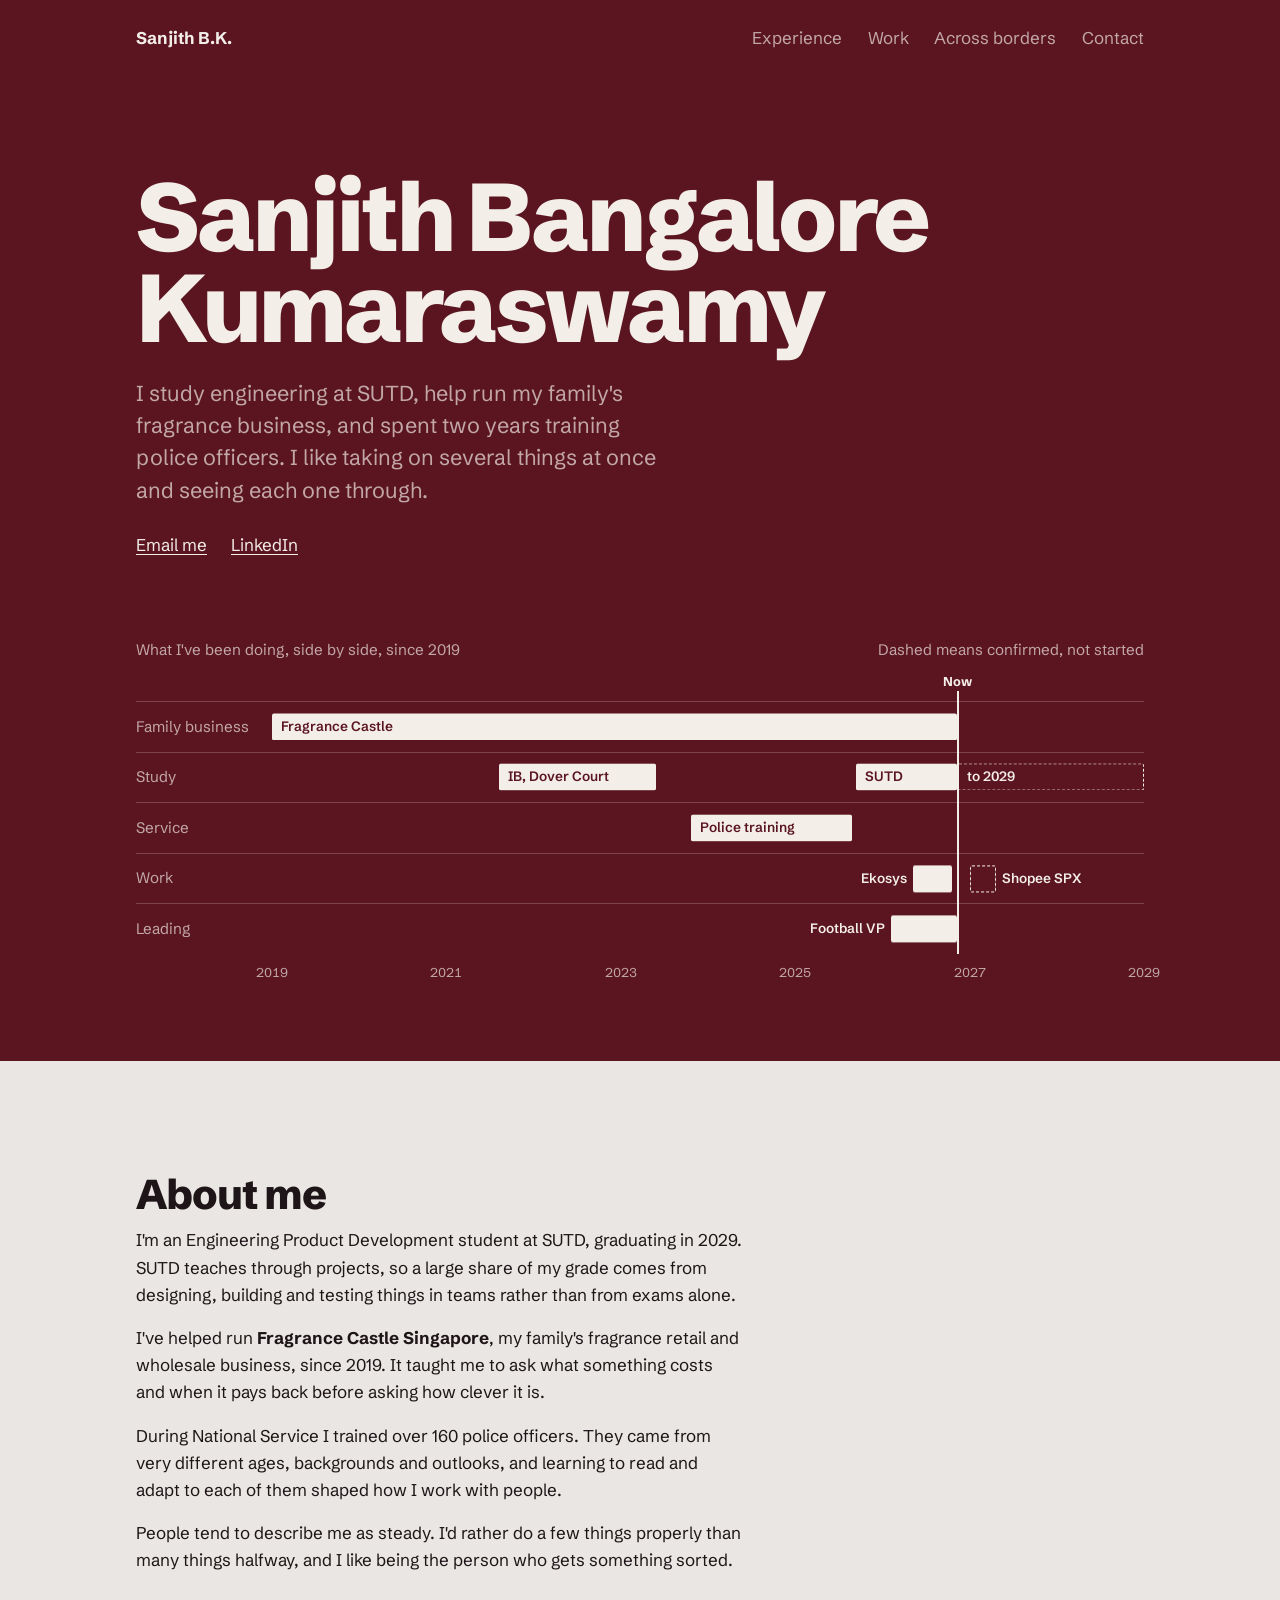
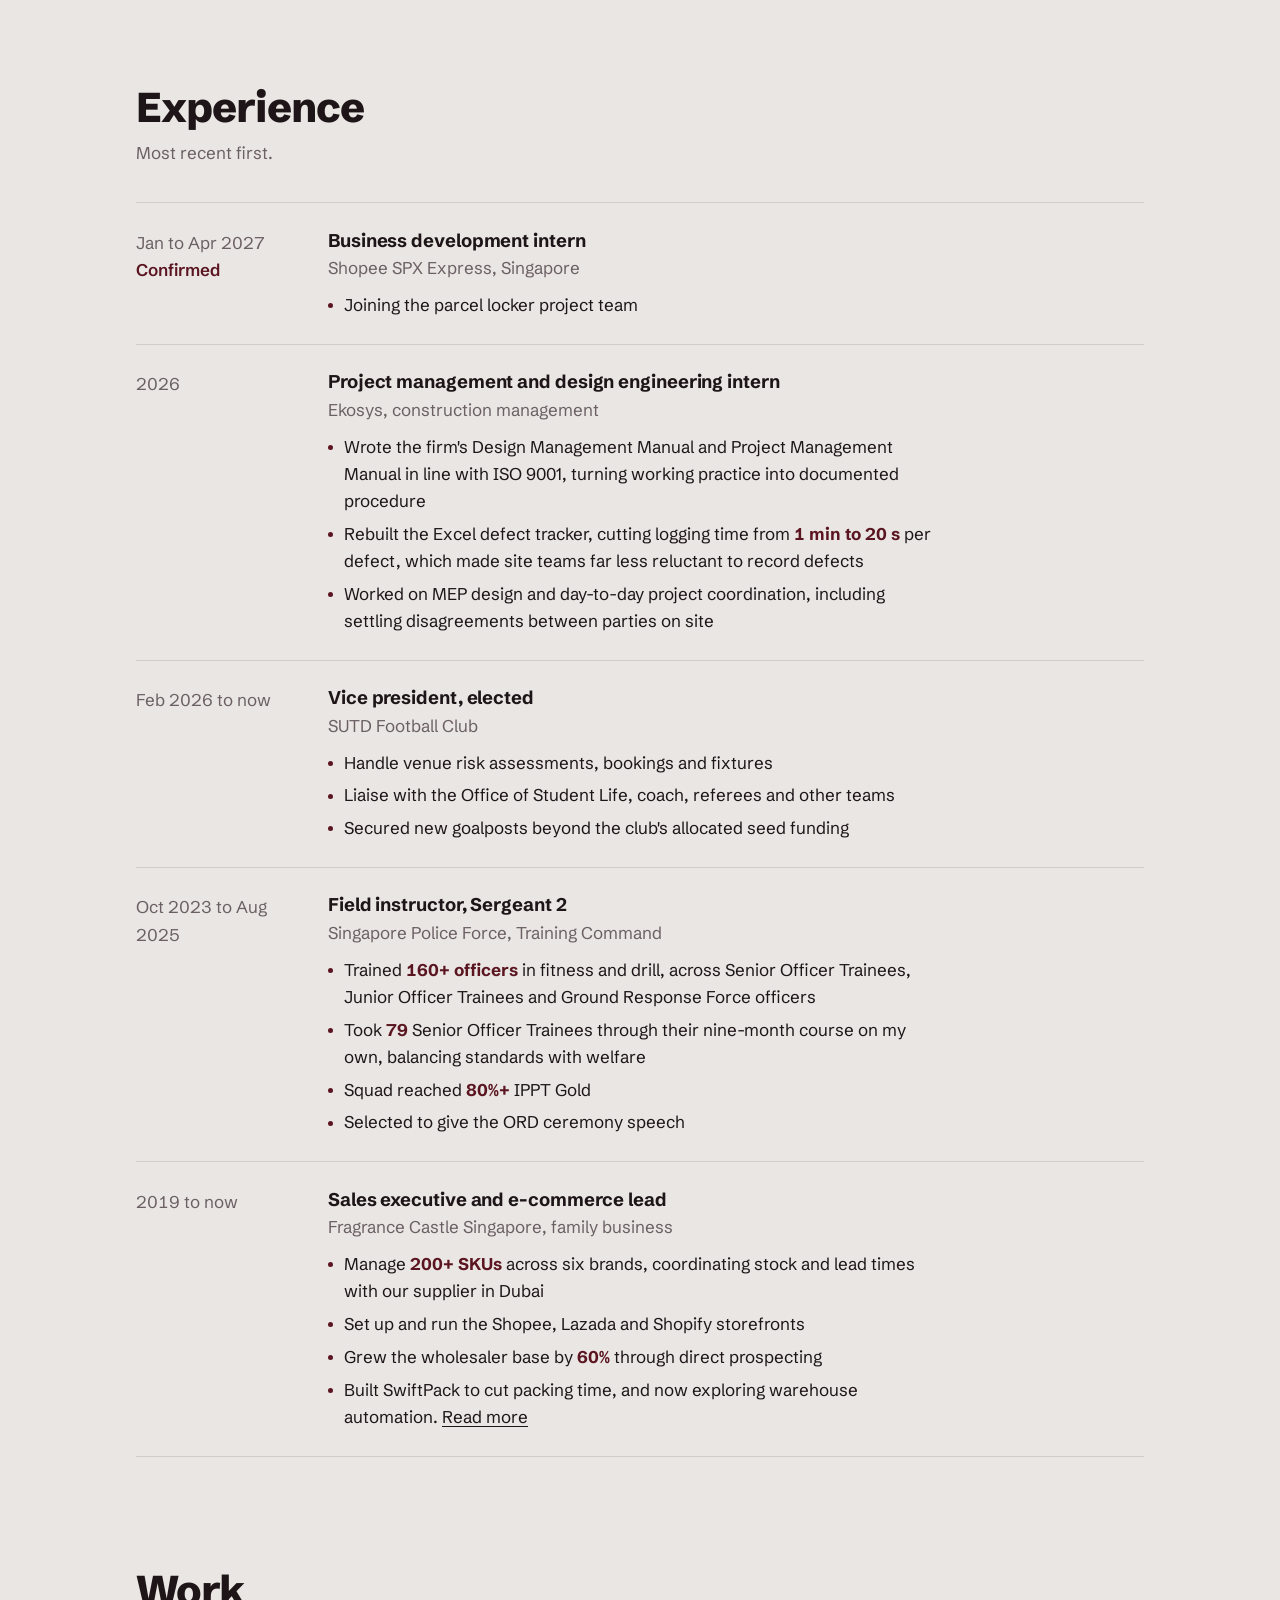
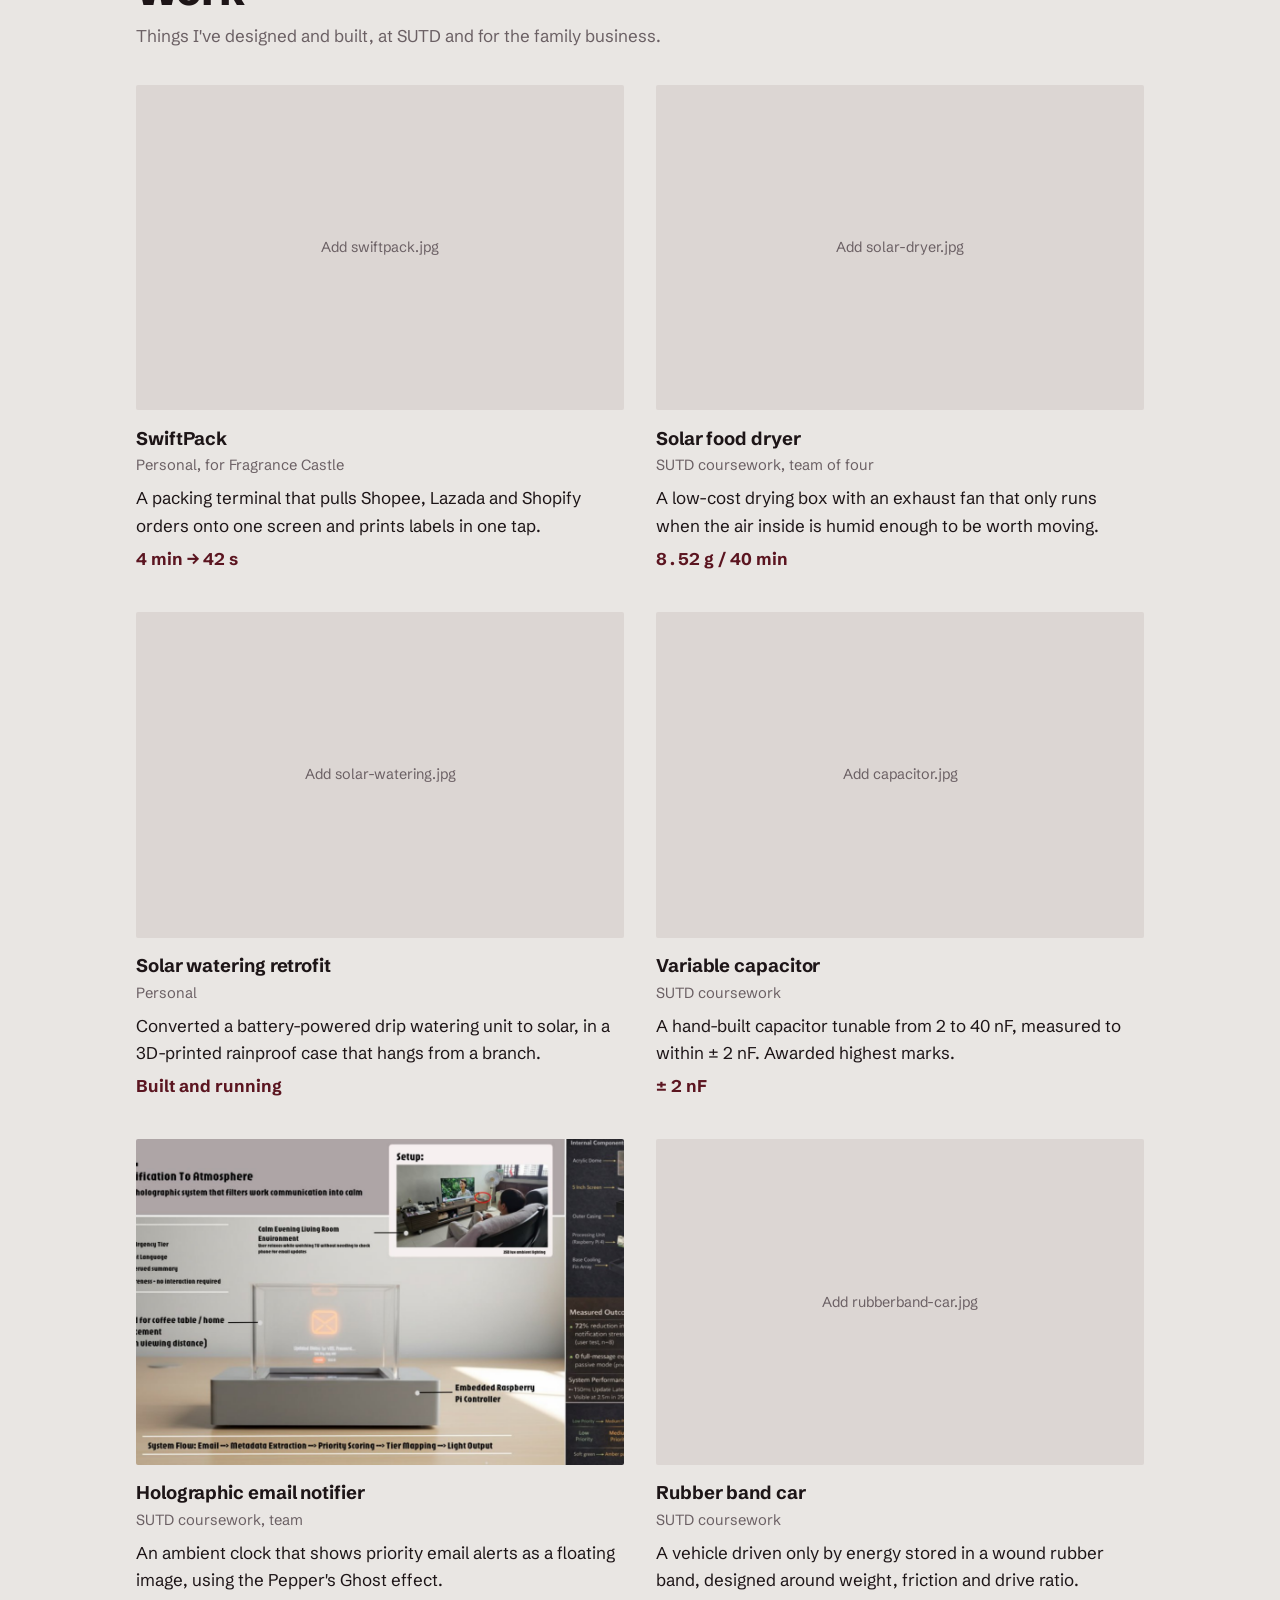
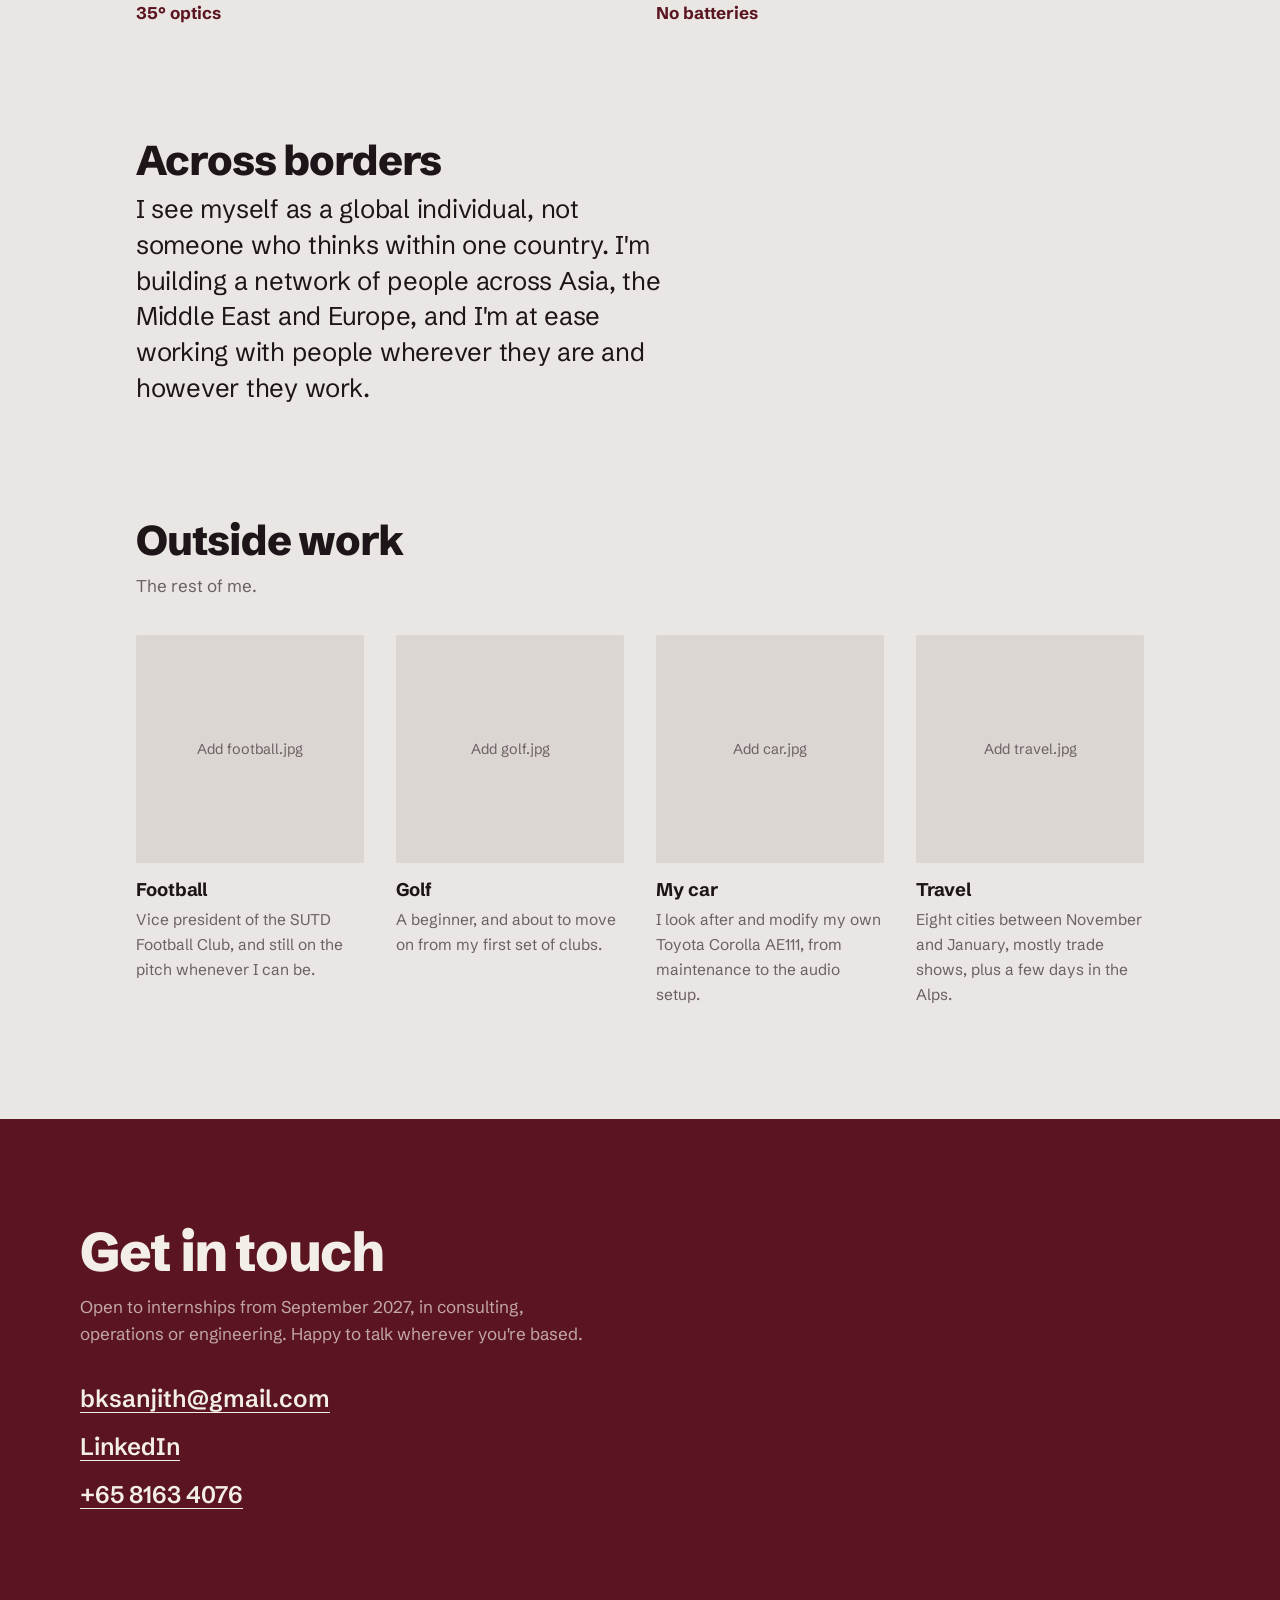
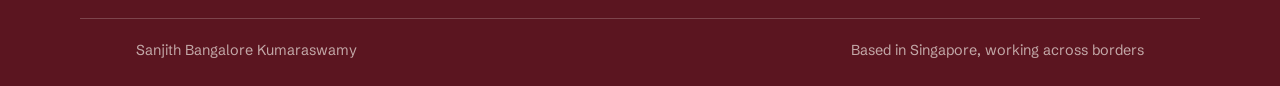
==== commit 85c3bc18: "v3" ====
--- a/index.html
+++ b/index.html
@@ -3,213 +3,203 @@
 <head>
   <meta charset="UTF-8">
   <meta name="viewport" content="width=device-width, initial-scale=1.0">
-  <title>Sanjith Bangalore Kumaraswamy | Engineering Product Development, SUTD</title>
-  <meta name="description" content="Engineering Product Development undergraduate at SUTD. Projects, internships and operations work.">
+  <title>Sanjith Bangalore Kumaraswamy</title>
+  <meta name="description" content="Engineering student at SUTD. Experience across operations, a family business and police training.">
   <link rel="stylesheet" href="styles.css">
 </head>
 <body>
-<nav class="nav" aria-label="Main">
-  <a class="nav-name" href="index.html">Sanjith B.K.</a>
-  <ul>
-    <li><a href="#experience">Experience</a></li>
-    <li><a href="#work">Work</a></li>
-    <li><a href="#contact">Contact</a></li>
-  </ul>
-</nav>
-
-<header class="board hero">
-  <div class="slot" aria-hidden="true"></div>
-  <div class="label">
-    <div class="row cols-2">
-      <div class="cell addr"><span class="field">From</span>SUTD, Singapore<br>Engineering Product Development</div>
-      <div class="cell addr"><span class="field">To</span>Whoever is building something and needs a hand</div>
-    </div>
-    <div class="row"><div class="cell">
-      <span class="field">Name</span>
-      <h1>Sanjith<br>Bangalore<br>Kumaraswamy</h1>
-    </div></div>
-    <div class="row"><div class="cell contents">
-      <span class="field">Contents</span>
-      One engineer who looks at cost, payback and the end user as closely as the build.
-    </div></div>
-    <div class="row cols-2">
-      <div class="cell"><span class="field">Available from</span><span class="route">Sep 2027</span></div>
-      <div class="cell"><span class="field">Graduates</span><span class="route">2029</span></div>
-    </div>
-    <div class="row barcode">
-      <svg viewBox="0 0 264 60" preserveAspectRatio="none" role="img" aria-label="Barcode for bksanjith.github.io"><rect x="10" y="0" width="2" height="60"/><rect x="13" y="0" width="1" height="60"/><rect x="16" y="0" width="1" height="60"/><rect x="21" y="0" width="1" height="60"/><rect x="24" y="0" width="1" height="60"/><rect x="29" y="0" width="2" height="60"/><rect x="32" y="0" width="2" height="60"/><rect x="38" y="0" width="1" height="60"/><rect x="41" y="0" width="1" height="60"/><rect x="43" y="0" width="1" height="60"/><rect x="45" y="0" width="4" height="60"/><rect x="51" y="0" width="1" height="60"/><rect x="54" y="0" width="1" height="60"/><rect x="57" y="0" width="1" height="60"/><rect x="59" y="0" width="2" height="60"/><rect x="65" y="0" width="2" height="60"/><rect x="71" y="0" width="1" height="60"/><rect x="73" y="0" width="1" height="60"/><rect x="76" y="0" width="1" height="60"/><rect x="81" y="0" width="2" height="60"/><rect x="85" y="0" width="1" height="60"/><rect x="87" y="0" width="1" height="60"/><rect x="92" y="0" width="2" height="60"/><rect x="95" y="0" width="1" height="60"/><rect x="98" y="0" width="1" height="60"/><rect x="101" y="0" width="4" height="60"/><rect x="106" y="0" width="1" height="60"/><rect x="109" y="0" width="1" height="60"/><rect x="112" y="0" width="2" height="60"/><rect x="118" y="0" width="1" height="60"/><rect x="120" y="0" width="1" height="60"/><rect x="123" y="0" width="2" height="60"/><rect x="127" y="0" width="3" height="60"/><rect x="131" y="0" width="1" height="60"/><rect x="134" y="0" width="2" height="60"/><rect x="137" y="0" width="1" height="60"/><rect x="142" y="0" width="1" height="60"/><rect x="147" y="0" width="2" height="60"/><rect x="150" y="0" width="1" height="60"/><rect x="153" y="0" width="1" height="60"/><rect x="156" y="0" width="4" height="60"/><rect x="161" y="0" width="1" height="60"/><rect x="164" y="0" width="1" height="60"/><rect x="167" y="0" width="2" height="60"/><rect x="173" y="0" width="1" height="60"/><rect x="175" y="0" width="1" height="60"/><rect x="178" y="0" width="4" height="60"/><rect x="184" y="0" width="1" height="60"/><rect x="186" y="0" width="1" height="60"/><rect x="189" y="0" width="1" height="60"/><rect x="194" y="0" width="2" height="60"/><rect x="197" y="0" width="1" height="60"/><rect x="200" y="0" width="2" height="60"/><rect x="204" y="0" width="3" height="60"/><rect x="208" y="0" width="1" height="60"/><rect x="213" y="0" width="2" height="60"/><rect x="216" y="0" width="1" height="60"/><rect x="219" y="0" width="1" height="60"/><rect x="223" y="0" width="4" height="60"/><rect x="228" y="0" width="1" height="60"/><rect x="230" y="0" width="1" height="60"/><rect x="233" y="0" width="1" height="60"/><rect x="236" y="0" width="2" height="60"/><rect x="241" y="0" width="2" height="60"/><rect x="246" y="0" width="3" height="60"/><rect x="250" y="0" width="1" height="60"/><rect x="252" y="0" width="2" height="60"/></svg>
-      <p>BKSANJITH.GITHUB.IO</p>
-    </div>
+
+<header class="dark">
+  <nav class="nav wrap" aria-label="Main">
+    <a class="home" href="index.html">Sanjith B.K.</a>
+    <ul>
+      <li><a href="#experience">Experience</a></li>
+      <li><a href="#work">Work</a></li>
+      <li><a href="#borders">Across borders</a></li>
+      <li><a href="#contact">Contact</a></li>
+    </ul>
+  </nav>
+  <div class="wrap hero">
+    <h1>Sanjith Bangalore Kumaraswamy</h1>
+    <p class="intro">I study engineering at SUTD, help run my family's fragrance business, and spent two years training police officers. I like taking on several things at once and seeing each one through.</p>
+    <p class="reach"><a href="mailto:bksanjith@gmail.com">Email me</a><a href="https://www.linkedin.com/in/sanjith-bangalore-kumaraswamy-878bab113/" target="_blank" rel="noopener">LinkedIn</a></p>
+    <section class="life" aria-label="Timeline of what I've been doing since 2019">
+    <div class="life-head"><span>What I've been doing, side by side, since 2019</span><span>Dashed means confirmed, not started</span></div>
+    <div class="life-grid">
+      <div class="track"><span class="track-name">Family business<span class="detail">Fragrance Castle, 2019 to now</span></span><div class="lane"><span class="bar " style="left:0.0%;width:78.6%" title="Fragrance Castle">Fragrance Castle</span></div></div>
+      <div class="track"><span class="track-name">Study<span class="detail">IB at Dover Court, then SUTD to 2029</span></span><div class="lane"><span class="bar " style="left:26.0%;width:18.0%" title="IB, Dover Court">IB, Dover Court</span><span class="bar " style="left:67.0%;width:11.599999999999994%" title="SUTD">SUTD</span><span class="bar future" style="left:78.6%;width:21.400000000000006%" title="to 2029">to 2029</span></div></div>
+      <div class="track"><span class="track-name">Service<span class="detail">Police training, 2023 to 2025</span></span><div class="lane"><span class="bar " style="left:48.0%;width:18.5%" title="Police training">Police training</span></div></div>
+      <div class="track"><span class="track-name">Work<span class="detail">Ekosys in 2026, Shopee SPX from January 2027</span></span><div class="lane"><span class="bar " style="left:73.5%;width:4.5%" title="Ekosys"></span><span class="tag" style="right:calc(26.5% + 6px)">Ekosys</span><span class="bar future" style="left:80.0%;width:3.0%" title="Shopee SPX"></span><span class="tag" style="left:calc(83.0% + 6px)">Shopee SPX</span></div></div>
+      <div class="track"><span class="track-name">Leading<span class="detail">SUTD Football Club VP, 2026 to now</span></span><div class="lane"><span class="bar " style="left:71.0%;width:7.599999999999994%" title="Football VP"></span><span class="tag" style="right:calc(29.0% + 6px)">Football VP</span></div></div>
+      <div class="lanes-col" aria-hidden="true"><div class="now" style="left:78.6%"><span>Now</span></div></div>
+    </div>
+    <div class="years" aria-hidden="true"><span></span><div class="ticks"><span style="left:0.0%">2019</span><span style="left:20.0%">2021</span><span style="left:40.0%">2023</span><span style="left:60.0%">2025</span><span style="left:80.0%">2027</span><span style="left:100.0%">2029</span></div></div>
+  </section>
   </div>
 </header>
 
-<main class="page">
-
-<section class="block" aria-labelledby="about-h">
-  <h2 id="about-h">Engineering with the business in view</h2>
-  <div class="prose">
-    <p class="lead">I study Engineering Product Development at SUTD. Outside class I help run my family's fragrance business, and before university I trained police officers. Each of those changed how I build things.</p>
-    <p style="margin-top:1.5rem">SUTD teaches through projects, so a large share of my grade comes from designing, building and testing things in teams rather than from exams alone. That has meant a solar food dryer with humidity-controlled ventilation, a variable capacitor measured to ± 2 nF, a rubber band car and a holographic notification device.</p>
-    <p>I've helped run <strong>Fragrance Castle Singapore</strong> since 2019. Running a small business taught me to ask what something costs and when it pays back before asking how clever it is, and it's where most of my side projects start.</p>
-    <p>During National Service I trained over 160 officers at the Singapore Police Force Training Command. They came from very different ages, backgrounds and outlooks, and learning to read and adapt to each of them is something I now bring into design work, where the user rarely thinks the way you do.</p>
-    <p>I'm joining <strong>Shopee SPX Express</strong> as a business development intern in January 2027, and I'm open to internships from <strong>September 2027</strong>.</p>
-  </div>
-</section>
-
-<section class="block" id="experience" aria-labelledby="exp-h">
+<main class="wrap">
+
+<section class="section" aria-labelledby="about-h">
+  <div class="about">
+    <div class="prose">
+      <h2 id="about-h">About me</h2>
+      <p>I'm an Engineering Product Development student at SUTD, graduating in 2029. SUTD teaches through projects, so a large share of my grade comes from designing, building and testing things in teams rather than from exams alone.</p>
+      <p>I've helped run <strong>Fragrance Castle Singapore</strong>, my family's fragrance retail and wholesale business, since 2019. It taught me to ask what something costs and when it pays back before asking how clever it is.</p>
+      <p>During National Service I trained over 160 police officers. They came from very different ages, backgrounds and outlooks, and learning to read and adapt to each of them shaped how I work with people.</p>
+      <p>People tend to describe me as steady. I'd rather do a few things properly than many things halfway, and I like being the person who gets something sorted.</p>
+    </div>
+    <figure>
+      <img src="me.jpg" alt="Sanjith" onerror="this.closest('figure').remove()">
+    </figure>
+  </div>
+</section>
+
+<section class="section" id="experience" aria-labelledby="exp-h">
   <h2 id="exp-h">Experience</h2>
-  <ol class="dated">
-    <li>
-      <div class="when">Jan to Apr 2027<em>Incoming</em></div>
-      <div>
-        <h3>Business development intern</h3>
-        <p class="org">Shopee SPX Express, Singapore</p>
-        <ul><li>Joining the parcel locker project team</li></ul>
-      </div>
+  <p class="sub">Most recent first.</p>
+  <ol class="roles">
+    <li>
+      <div class="when">Jan to Apr 2027<b>Confirmed</b></div>
+      <div><h3>Business development intern</h3><p class="org">Shopee SPX Express, Singapore</p>
+        <ul><li>Joining the parcel locker project team</li></ul></div>
     </li>
     <li>
       <div class="when">2026</div>
-      <div>
-        <h3>Project management and design engineering intern</h3>
-        <p class="org">Ekosys, construction management</p>
+      <div><h3>Project management and design engineering intern</h3><p class="org">Ekosys, construction management</p>
         <ul>
           <li>Wrote the firm's Design Management Manual and Project Management Manual in line with ISO 9001, turning working practice into documented procedure</li>
           <li>Rebuilt the Excel defect tracker, cutting logging time from <span class="fig">1 min to 20 s</span> per defect, which made site teams far less reluctant to record defects</li>
           <li>Worked on MEP design and day-to-day project coordination, including settling disagreements between parties on site</li>
-        </ul>
-      </div>
-    </li>
-    <li>
-      <div class="when">Feb 2026 to present</div>
-      <div>
-        <h3>Vice president, elected</h3>
-        <p class="org">SUTD Football Club</p>
+        </ul></div>
+    </li>
+    <li>
+      <div class="when">Feb 2026 to now</div>
+      <div><h3>Vice president, elected</h3><p class="org">SUTD Football Club</p>
         <ul>
           <li>Handle venue risk assessments, bookings and fixtures</li>
           <li>Liaise with the Office of Student Life, coach, referees and other teams</li>
           <li>Secured new goalposts beyond the club's allocated seed funding</li>
-        </ul>
-      </div>
+        </ul></div>
     </li>
     <li>
       <div class="when">Oct 2023 to Aug 2025</div>
-      <div>
-        <h3>Field instructor, Sergeant 2</h3>
-        <p class="org">Singapore Police Force, Training Command</p>
+      <div><h3>Field instructor, Sergeant 2</h3><p class="org">Singapore Police Force, Training Command</p>
         <ul>
           <li>Trained <span class="fig">160+ officers</span> in fitness and drill, across Senior Officer Trainees, Junior Officer Trainees and Ground Response Force officers</li>
           <li>Took <span class="fig">79</span> Senior Officer Trainees through their nine-month course on my own, balancing standards with welfare</li>
           <li>Squad reached <span class="fig">80%+</span> IPPT Gold</li>
           <li>Selected to give the ORD ceremony speech</li>
-        </ul>
-      </div>
-    </li>
-    <li>
-      <div class="when">2019 to present</div>
-      <div>
-        <h3>Sales executive and e-commerce lead</h3>
-        <p class="org">Fragrance Castle Singapore, family business</p>
-        <ul>
-          <li>Manage <span class="fig">200+ SKUs</span> across six brands, including supplier coordination on stock and lead times</li>
+        </ul></div>
+    </li>
+    <li>
+      <div class="when">2019 to now</div>
+      <div><h3>Sales executive and e-commerce lead</h3><p class="org">Fragrance Castle Singapore, family business</p>
+        <ul>
+          <li>Manage <span class="fig">200+ SKUs</span> across six brands, coordinating stock and lead times with our supplier in Dubai</li>
           <li>Set up and run the Shopee, Lazada and Shopify storefronts</li>
           <li>Grew the wholesaler base by <span class="fig">60%</span> through direct prospecting</li>
-          <li>Built SwiftPack to cut packing time, and now exploring warehouse automation. <a href="fragrance-castle.html">Read the case study</a></li>
-        </ul>
-      </div>
+          <li>Built SwiftPack to cut packing time, and now exploring warehouse automation. <a href="fragrance-castle.html">Read more</a></li>
+        </ul></div>
     </li>
   </ol>
 </section>
 
-<section class="block" id="work" aria-labelledby="work-h">
+<section class="section" id="work" aria-labelledby="work-h">
   <h2 id="work-h">Work</h2>
-  <ul class="worklist">
-    <li><a href="swiftpack.html">
-      <span class="title">SwiftPack</span>
-      <span class="what">A packing terminal that pulls Shopee, Lazada and Shopify orders onto one screen and prints labels in one tap.</span>
-      <span class="result">4 min → 42 s</span>
-    </a></li>
-    <li><a href="solar-dryer.html">
-      <span class="title">Solar food dryer</span>
-      <span class="what">A low-cost drying box with an exhaust fan that only runs when the air inside is humid enough to be worth moving.</span>
-      <span class="result">8.52 g / 40 min</span>
-    </a></li>
-    <li><a href="solar-watering.html">
-      <span class="title">Solar watering retrofit</span>
-      <span class="what">Converted a battery-powered drip watering unit to solar, in a 3D-printed rainproof case that hangs from a branch.</span>
-      <span class="result">Built and running</span>
-    </a></li>
-    <li><a href="capacitor.html">
-      <span class="title">Variable capacitor</span>
-      <span class="what">A hand-built capacitor tunable from 2 to 40 nF, measured to within ± 2 nF. Awarded highest marks.</span>
-      <span class="result">± 2 nF</span>
-    </a></li>
-    <li><a href="holographic.html">
-      <span class="title">Holographic email notifier</span>
-      <span class="what">An ambient clock that shows priority email alerts as a floating image, using the Pepper's Ghost effect.</span>
-      <span class="result">35° optics</span>
-    </a></li>
-    <li><a href="rubberband-car.html">
-      <span class="title">Rubber band car</span>
-      <span class="what">A vehicle driven only by energy stored in a wound rubber band, designed around weight, friction and drive ratio.</span>
-      <span class="result">No batteries</span>
-    </a></li>
-  </ul>
-</section>
-
-<section class="block" aria-labelledby="notes-h">
-  <h2 id="notes-h">Shows I've learnt from</h2>
-  <ol class="dated">
-    <li>
-      <div class="when">Nov 2026, Shanghai</div>
-      <div class="prose"><h3>CeMAT Asia and PTC Asia</h3><p style="margin-top:.4rem">Went looking for warehouse automation that could work at Fragrance Castle's scale. Came back with questions about payback, local servicing and spare parts, which matter more than the technology for a small business in Singapore.</p></div>
-    </li>
-    <li>
-      <div class="when">Oct 2026, Singapore</div>
-      <div class="prose"><h3>SWITCH 2026</h3><p style="margin-top:.4rem">Spent time with robotics and manufacturing teams, including one teleoperating an arm to fold clothes, where the hard problem turned out to be collecting enough data for autonomy.</p></div>
-    </li>
-    <li>
-      <div class="when">Sep 2026, NTU</div>
-      <div class="prose"><h3>NiCE Hack 2026</h3><p style="margin-top:.4rem">A hardware security hackathon on side-channel attacks. I started with no background in it and spent two days learning correlation and differential power analysis against AES.</p></div>
-    </li>
-  </ol>
-</section>
-
-<section class="block" aria-labelledby="kit-h">
-  <h2 id="kit-h">Tools</h2>
-  <dl class="kit">
-    <div><dt>CAD and fabrication</dt><dd>Autodesk Fusion 360 (certified), Rhino and Grasshopper, 3D printing on a Bambu Lab X1C</dd></div>
-    <div><dt>Programming and electronics</dt><dd>Python (requests, Flask), Arduino on ESP32-S3, Raspberry Pi, sensors, thermal printers, small solar and battery systems</dd></div>
-    <div><dt>Operations</dt><dd>Excel and data visualisation, ISO 9001 documentation, Shopee, Lazada and Shopify seller tools, supplier coordination</dd></div>
-    <div><dt>Languages</dt><dd>English (fluent), Hindi, Kannada, basic Mandarin Chinese and Spanish</dd></div>
-  </dl>
+  <p class="sub">Things I've designed and built, at SUTD and for the family business.</p>
+  <div class="work">
+    <a href="swiftpack.html">
+      <div class="pic" data-hint="Add swiftpack.jpg"><img src="swiftpack.jpg" alt="SwiftPack" loading="lazy" onerror="this.parentNode.classList.add('empty');this.remove()"></div>
+      <h3>SwiftPack</h3>
+      <p class="meta">Personal, for Fragrance Castle</p>
+      <p class="what">A packing terminal that pulls Shopee, Lazada and Shopify orders onto one screen and prints labels in one tap.</p>
+      <p class="result">4 min → 42 s</p>
+    </a>
+    <a href="solar-dryer.html">
+      <div class="pic" data-hint="Add solar-dryer.jpg"><img src="solar-dryer.jpg" alt="Solar food dryer" loading="lazy" onerror="this.parentNode.classList.add('empty');this.remove()"></div>
+      <h3>Solar food dryer</h3>
+      <p class="meta">SUTD coursework, team of four</p>
+      <p class="what">A low-cost drying box with an exhaust fan that only runs when the air inside is humid enough to be worth moving.</p>
+      <p class="result">8.52 g / 40 min</p>
+    </a>
+    <a href="solar-watering.html">
+      <div class="pic" data-hint="Add solar-watering.jpg"><img src="solar-watering.jpg" alt="Solar watering retrofit" loading="lazy" onerror="this.parentNode.classList.add('empty');this.remove()"></div>
+      <h3>Solar watering retrofit</h3>
+      <p class="meta">Personal</p>
+      <p class="what">Converted a battery-powered drip watering unit to solar, in a 3D-printed rainproof case that hangs from a branch.</p>
+      <p class="result">Built and running</p>
+    </a>
+    <a href="capacitor.html">
+      <div class="pic" data-hint="Add capacitor.jpg"><img src="capacitor.jpg" alt="Variable capacitor" loading="lazy" onerror="this.parentNode.classList.add('empty');this.remove()"></div>
+      <h3>Variable capacitor</h3>
+      <p class="meta">SUTD coursework</p>
+      <p class="what">A hand-built capacitor tunable from 2 to 40 nF, measured to within ± 2 nF. Awarded highest marks.</p>
+      <p class="result">± 2 nF</p>
+    </a>
+    <a href="holographic.html">
+      <div class="pic" data-hint="Add image.png"><img src="image.png" alt="Holographic email notifier" loading="lazy" onerror="this.parentNode.classList.add('empty');this.remove()"></div>
+      <h3>Holographic email notifier</h3>
+      <p class="meta">SUTD coursework, team</p>
+      <p class="what">An ambient clock that shows priority email alerts as a floating image, using the Pepper's Ghost effect.</p>
+      <p class="result">35° optics</p>
+    </a>
+    <a href="rubberband-car.html">
+      <div class="pic" data-hint="Add rubberband-car.jpg"><img src="rubberband-car.jpg" alt="Rubber band car" loading="lazy" onerror="this.parentNode.classList.add('empty');this.remove()"></div>
+      <h3>Rubber band car</h3>
+      <p class="meta">SUTD coursework</p>
+      <p class="what">A vehicle driven only by energy stored in a wound rubber band, designed around weight, friction and drive ratio.</p>
+      <p class="result">No batteries</p>
+    </a>
+  </div>
+</section>
+
+<section class="section" id="borders" aria-labelledby="borders-h">
+  <h2 id="borders-h">Across borders</h2>
+  <div class="prose">
+    <p class="statement">I see myself as a global individual, not someone who thinks within one country. I'm building a network of people across Asia, the Middle East and Europe, and I'm at ease working with people wherever they are and however they work.</p>
+  </div>
+</section>
+
+<section class="section" aria-labelledby="out-h">
+  <h2 id="out-h">Outside work</h2>
+  <p class="sub">The rest of me.</p>
+  <div class="life-out work">
+    <div>
+      <div class="pic" data-hint="Add football.jpg"><img src="football.jpg" alt="Football" loading="lazy" onerror="this.parentNode.classList.add('empty');this.remove()"></div>
+      <h3>Football</h3>
+      <p>Vice president of the SUTD Football Club, and still on the pitch whenever I can be.</p>
+    </div>
+    <div>
+      <div class="pic" data-hint="Add golf.jpg"><img src="golf.jpg" alt="Golf" loading="lazy" onerror="this.parentNode.classList.add('empty');this.remove()"></div>
+      <h3>Golf</h3>
+      <p>A beginner, and about to move on from my first set of clubs.</p>
+    </div>
+    <div>
+      <div class="pic" data-hint="Add car.jpg"><img src="car.jpg" alt="My car" loading="lazy" onerror="this.parentNode.classList.add('empty');this.remove()"></div>
+      <h3>My car</h3>
+      <p>I look after and modify my own Toyota Corolla AE111, from maintenance to the audio setup.</p>
+    </div>
+    <div>
+      <div class="pic" data-hint="Add travel.jpg"><img src="travel.jpg" alt="Travel" loading="lazy" onerror="this.parentNode.classList.add('empty');this.remove()"></div>
+      <h3>Travel</h3>
+      <p>Eight cities between November and January, mostly trade shows, plus a few days in the Alps.</p>
+    </div>
+  </div>
 </section>
 
 </main>
-
-<section class="board contact" id="contact" aria-labelledby="contact-h">
-  <div class="label">
-    <div class="tape" aria-hidden="true"></div>
-    <div class="row"><div class="cell">
-      <span class="field">Return to sender</span>
-      <h2 id="contact-h" class="route" style="margin:0">Get in touch</h2>
-    </div></div>
-    <div class="row"><div class="cell">
-      <span class="field">Email</span>
-      <a class="big-link" href="mailto:bksanjith@gmail.com">bksanjith@gmail.com</a>
-    </div></div>
-    <div class="row cols-2">
-      <div class="cell"><span class="field">Phone</span><a class="big-link" href="tel:+6581634076">+65 8163 4076</a></div>
-      <div class="cell"><span class="field">LinkedIn</span><a class="big-link" href="https://www.linkedin.com/in/sanjith-bangalore-kumaraswamy-878bab113/" target="_blank" rel="noopener">View profile</a></div>
-    </div>
-    <div class="row"><div class="cell contents">
-      <span class="field">Availability</span>
-      Internships from September 2027, in engineering, operations or consulting.
-    </div></div>
-  </div>
-</section>
-<footer>
-  <span>Sanjith Bangalore Kumaraswamy, Singapore</span>
-  <span>Last updated November 2026</span>
+<footer class="dark" id="contact">
+  <div class="wrap contact">
+    <h2>Get in touch</h2>
+    <p>Open to internships from September 2027, in consulting, operations or engineering. Happy to talk wherever you're based.</p>
+    <ul>
+      <li><a href="mailto:bksanjith@gmail.com">bksanjith@gmail.com</a></li>
+      <li><a href="https://www.linkedin.com/in/sanjith-bangalore-kumaraswamy-878bab113/" target="_blank" rel="noopener">LinkedIn</a></li>
+      <li><a href="tel:+6581634076">+65 8163 4076</a></li>
+    </ul>
+  </div>
+  <div class="wrap foot"><span>Sanjith Bangalore Kumaraswamy</span><span>Based in Singapore, working across borders</span></div>
 </footer>
 </body>
 </html>
--- a/styles.css
+++ b/styles.css
@@ -1,436 +1,389 @@
-@import url('https://fonts.googleapis.com/css2?family=Archivo:wdth,wght@62..125,300..900&display=swap');
+@import url('https://fonts.googleapis.com/css2?family=Schibsted+Grotesk:ital,wght@0,400;0,500;0,600;0,700;0,800;1,400&display=swap');
 
 :root {
-  --cardboard: #C79F6E;
-  --cardboard-dark: #B48A58;
-  --paper: #FFFFFF;
-  --ink: #000000;
-  --muted: #5D605A;
-  --panel: #EEF0ED;
-  --stamp: #2D3FA8;
-
-  --wide: 125;
-  --narrow: 72;
-
-  --measure: 40rem;
-  --gutter: clamp(1.25rem, 5vw, 4rem);
+  --ox: #5B1520;
+  --ox-deep: #46101A;
+  --ivory: #F3EEE8;
+  --ivory-dim: rgba(243, 238, 232, 0.68);
+  --ivory-line: rgba(243, 238, 232, 0.22);
+  --stone: #E9E6E3;
+  --ink: #1D1517;
+  --muted: #6B6064;
+  --line: #D3CCC9;
+
+  --measure: 38rem;
+  --wrap: 70rem;
+  --gutter: clamp(1.25rem, 5vw, 3.5rem);
 }
 
 * { box-sizing: border-box; margin: 0; padding: 0; }
-
 html { scroll-behavior: smooth; }
 
 body {
-  background: var(--paper);
+  background: var(--stone);
   color: var(--ink);
-  font-family: 'Archivo', system-ui, sans-serif;
-  font-variation-settings: 'wdth' 100;
+  font-family: 'Schibsted Grotesk', system-ui, sans-serif;
   font-size: 1.0625rem;
-  line-height: 1.55;
+  line-height: 1.6;
   -webkit-font-smoothing: antialiased;
 }
 
-a { color: inherit; }
+a { color: inherit; text-underline-offset: 0.2em; text-decoration-thickness: 1px; }
+a:hover { text-decoration-thickness: 2px; }
 img { display: block; max-width: 100%; }
-
-:focus-visible {
-  outline: 3px solid var(--stamp);
-  outline-offset: 3px;
-}
-
-/* ---------- type helpers ---------- */
-.wide {
-  font-variation-settings: 'wdth' var(--wide);
-  font-weight: 800;
-  letter-spacing: -0.01em;
-}
-.narrow {
-  font-variation-settings: 'wdth' var(--narrow);
-  font-weight: 600;
+:focus-visible { outline: 2px solid var(--ox); outline-offset: 3px; }
+.dark :focus-visible { outline-color: var(--ivory); }
+
+.wrap { max-width: var(--wrap); margin: 0 auto; padding: 0 var(--gutter); }
+
+/* ---------- oxblood fields ---------- */
+.dark {
+  background: var(--ox);
+  color: var(--ivory);
 }
 
 /* ---------- nav ---------- */
 .nav {
-  position: absolute;
-  top: 0; left: 0; right: 0;
-  z-index: 10;
   display: flex;
   justify-content: space-between;
   align-items: baseline;
-  padding: 1.25rem var(--gutter);
-  color: #2a1d0e;
-}
-.nav-name {
-  text-decoration: none;
-  font-variation-settings: 'wdth' var(--wide);
+  gap: 1rem;
+  padding-top: 1.5rem;
+  padding-bottom: 1.5rem;
+}
+.nav .home { font-weight: 700; text-decoration: none; }
+.nav ul { list-style: none; display: flex; gap: 1.6rem; flex-wrap: wrap; }
+.nav ul a { text-decoration: none; color: var(--ivory-dim); }
+.nav ul a:hover { color: var(--ivory); }
+
+/* ---------- hero ---------- */
+.hero { padding-bottom: clamp(3rem, 7vw, 5rem); }
+.hero h1 {
   font-weight: 800;
-  font-size: 1rem;
-}
-.nav ul { list-style: none; display: flex; gap: 1.5rem; }
-.nav ul a {
-  text-decoration: none;
-  font-variation-settings: 'wdth' var(--narrow);
-  font-weight: 600;
-  font-size: 1rem;
-}
-.nav ul a:hover { text-decoration: underline; text-underline-offset: 4px; }
-
-/* ---------- cardboard field ---------- */
-.board {
-  background-color: var(--cardboard);
-  background-image:
-    repeating-linear-gradient(90deg, rgba(0,0,0,0.035) 0 2px, transparent 2px 9px),
-    linear-gradient(180deg, rgba(255,255,255,0.06), rgba(0,0,0,0.05));
-  position: relative;
-  overflow: hidden;
-}
-.board.hero {
-  min-height: 100svh;
-  display: grid;
-  place-items: center;
-  padding: 6rem var(--gutter) 4rem;
-}
-.board.small {
-  padding: 6rem var(--gutter) 3.5rem;
-}
-
-/* printer slot the label feeds out of */
-.slot {
-  position: absolute;
-  top: 4.2rem;
-  left: 50%;
-  width: min(34rem, 88vw);
-  height: 10px;
-  transform: translateX(-50%);
-  background: #2a1d0e;
-  border-radius: 5px;
-  opacity: 0.85;
-}
-
-/* ---------- the label ---------- */
-.label {
-  background: var(--paper);
-  width: min(33rem, 100%);
-  border: 2px solid var(--ink);
-  box-shadow: 0 1px 0 rgba(0,0,0,0.08), 0 18px 30px -18px rgba(60,35,10,0.55);
-  transform: rotate(-1.2deg);
-  position: relative;
-}
-.label .row {
-  display: grid;
-  border-bottom: 2px solid var(--ink);
-}
-.label .row:last-child { border-bottom: 0; }
-.label .cols-2 { grid-template-columns: 1fr 1fr; }
-.label .cols-2 > div + div { border-left: 2px solid var(--ink); }
-.label .cell { padding: 0.7rem 0.9rem; }
-.field {
-  display: block;
-  font-variation-settings: 'wdth' var(--narrow);
-  font-weight: 600;
-  font-size: 0.78rem;
-  color: var(--muted);
-  margin-bottom: 0.15rem;
-}
-.label .addr { font-size: 0.95rem; line-height: 1.35; }
-.label h1 {
-  font-variation-settings: 'wdth' var(--wide);
-  font-weight: 900;
-  font-size: clamp(2rem, 8.5vw, 3.1rem);
-  line-height: 0.92;
-  letter-spacing: -0.02em;
-  text-transform: uppercase;
-}
-.label .contents { font-size: 1.02rem; line-height: 1.35; }
-.label .route {
-  font-variation-settings: 'wdth' var(--wide);
-  font-weight: 900;
-  font-size: clamp(1.6rem, 6vw, 2.2rem);
-  line-height: 1;
-}
-.label .barcode { padding: 0.9rem 0.9rem 0.6rem; }
-.label .barcode svg { width: 100%; height: 64px; display: block; }
-.label .barcode p {
-  font-variation-settings: 'wdth' var(--narrow);
-  font-weight: 600;
-  text-align: center;
-  font-size: 0.85rem;
-  margin-top: 0.35rem;
-  letter-spacing: 0.08em;
-}
-
-/* packing tape across the top */
-.tape {
-  position: absolute;
-  top: -14px;
-  left: 50%;
-  width: 46%;
-  height: 28px;
-  transform: translateX(-50%) rotate(1.6deg);
-  background: rgba(255, 244, 222, 0.42);
-  border-left: 1px dashed rgba(0,0,0,0.12);
-  border-right: 1px dashed rgba(0,0,0,0.12);
-}
-
-/* the one motion moment: label feeds out of the printer */
-@keyframes feed {
-  from { clip-path: inset(-40px -40px 100% -40px); transform: translateY(-2.5rem) rotate(0deg); }
-  70%  { clip-path: inset(-40px -40px -40px -40px); transform: translateY(0) rotate(0deg); }
-  to   { clip-path: inset(-40px -40px -60px -40px); transform: translateY(0) rotate(-1.2deg); }
-}
-.hero .label { animation: feed 1.6s cubic-bezier(.3,.7,.3,1) 0.2s both; }
-@media (prefers-reduced-motion: reduce) {
-  .hero .label { animation: none; }
-}
-
-/* ---------- page body ---------- */
-.page {
-  padding: 0 var(--gutter);
-  max-width: 68rem;
-  margin: 0 auto;
-}
-.block {
-  padding: clamp(4rem, 9vw, 7rem) 0 0;
-}
-.block:last-of-type { padding-bottom: clamp(4rem, 9vw, 7rem); }
-
-h2 {
-  font-variation-settings: 'wdth' var(--wide);
-  font-weight: 800;
-  font-size: clamp(1.75rem, 3.6vw, 2.5rem);
-  line-height: 1.05;
-  letter-spacing: -0.015em;
-  margin-bottom: 2rem;
-}
-h3 {
-  font-variation-settings: 'wdth' 110;
-  font-weight: 750;
-  font-size: 1.2rem;
-  line-height: 1.25;
-}
-
-.prose { max-width: var(--measure); }
-.prose p + p { margin-top: 1.1rem; }
-.prose strong { font-weight: 650; }
-.lead {
-  font-size: clamp(1.2rem, 2vw, 1.4rem);
-  line-height: 1.45;
-  max-width: 36rem;
-}
-
-/* dated rows: experience, notes */
-.dated { list-style: none; }
-.dated > li {
-  display: grid;
-  grid-template-columns: 11rem 1fr;
-  gap: 2rem;
-  padding: 1.75rem 0;
-}
-.dated > li + li { border-top: 1px solid var(--panel); }
-.when {
-  font-variation-settings: 'wdth' var(--narrow);
-  font-weight: 600;
-  color: var(--muted);
-  padding-top: 0.15rem;
-}
-.when em {
-  display: block;
-  font-style: normal;
-  color: var(--stamp);
-}
-.org { color: var(--muted); margin: 0.15rem 0 0.75rem; }
-.dated ul { list-style: none; max-width: var(--measure); }
-.dated ul li {
-  position: relative;
-  padding-left: 1.1rem;
-  margin-top: 0.4rem;
-}
-.dated ul li::before {
-  content: '';
-  position: absolute;
-  left: 0; top: 0.7em;
-  width: 0.45rem; height: 2px;
-  background: var(--ink);
-}
-.fig { color: var(--stamp); font-weight: 700; font-variant-numeric: tabular-nums; }
-
-/* work list */
-.worklist { list-style: none; border-top: 2px solid var(--ink); }
-.worklist li { border-bottom: 1px solid var(--panel); }
-.worklist a {
-  display: grid;
-  grid-template-columns: minmax(12rem, 18rem) 1fr auto;
-  gap: 2rem;
-  align-items: baseline;
-  padding: 1.35rem 0;
-  text-decoration: none;
-}
-.worklist .title {
-  font-variation-settings: 'wdth' var(--wide);
-  font-weight: 800;
-  font-size: 1.15rem;
-  line-height: 1.2;
-}
-.worklist .what { color: var(--muted); max-width: 32rem; }
-.worklist .result {
-  font-variation-settings: 'wdth' var(--narrow);
-  font-weight: 700;
-  color: var(--stamp);
-  text-align: right;
-  white-space: nowrap;
-  font-variant-numeric: tabular-nums;
-}
-.worklist a:hover .title { text-decoration: underline; text-underline-offset: 5px; text-decoration-thickness: 2px; }
-
-/* toolkit */
-.kit {
-  display: grid;
-  grid-template-columns: repeat(2, minmax(0, 1fr));
-  gap: 2rem 3rem;
-  max-width: 52rem;
-}
-.kit dt {
-  font-variation-settings: 'wdth' var(--narrow);
-  font-weight: 650;
-  color: var(--muted);
-  margin-bottom: 0.3rem;
-}
-.kit dd { line-height: 1.5; }
-
-/* contact label */
-.board.contact {
-  display: grid;
-  place-items: center;
-  padding: clamp(4rem, 9vw, 6rem) var(--gutter);
-}
-.board.contact .label { transform: rotate(1deg); }
-.label .big-link {
-  font-variation-settings: 'wdth' 110;
-  font-weight: 750;
-  font-size: 1.15rem;
-  text-decoration: none;
-  overflow-wrap: anywhere;
-}
-.label .big-link:hover { text-decoration: underline; text-underline-offset: 4px; }
-
-footer {
+  font-size: clamp(2.6rem, 8vw, 6rem);
+  line-height: 0.95;
+  letter-spacing: -0.035em;
+  margin-top: clamp(2.5rem, 8vw, 6rem);
+  max-width: 14ch;
+}
+.hero .intro {
+  font-size: clamp(1.1rem, 1.8vw, 1.35rem);
+  line-height: 1.5;
+  max-width: 34rem;
+  margin-top: 1.5rem;
+  color: var(--ivory-dim);
+}
+.hero .reach {
+  margin-top: 1.5rem;
+  display: flex;
+  gap: 1.5rem;
+  flex-wrap: wrap;
+}
+
+/* ---------- life timeline ---------- */
+.life { margin-top: clamp(3rem, 7vw, 5rem); }
+.life-head {
+  padding-bottom: 1.4rem;
   display: flex;
   justify-content: space-between;
+  align-items: baseline;
   gap: 1rem;
-  flex-wrap: wrap;
-  padding: 1.5rem var(--gutter);
-  font-variation-settings: 'wdth' var(--narrow);
+  margin-bottom: 1rem;
+  color: var(--ivory-dim);
+  font-size: 0.95rem;
+}
+.life-grid { position: relative; }
+.track {
+  display: grid;
+  grid-template-columns: 8.5rem 1fr;
+  align-items: center;
+  border-top: 1px solid var(--ivory-line);
+  min-height: 3.1rem;
+}
+.track:last-of-type { border-bottom: 1px solid var(--ivory-line); }
+.track-name { color: var(--ivory-dim); font-size: 0.95rem; }
+.lane { position: relative; height: 3.1rem; }
+.bar {
+  position: absolute;
+  top: 50%;
+  height: 1.7rem;
+  transform: translateY(-50%);
+  background: var(--ivory);
+  color: var(--ox);
+  border-radius: 2px;
+  font-size: 0.85rem;
   font-weight: 600;
-  color: var(--muted);
-  font-size: 0.9rem;
+  line-height: 1.7rem;
+  padding: 0 0.55rem;
+  white-space: nowrap;
+  overflow: hidden;
+  text-overflow: ellipsis;
+  transform-origin: left center;
+}
+.bar.future {
+  background: transparent;
+  color: var(--ivory);
+  border: 1px dashed var(--ivory);
+  line-height: calc(1.7rem - 2px);
+}
+.bar.ongoing { border-radius: 2px 0 0 2px; }
+.years {
+  display: grid;
+  grid-template-columns: 8.5rem 1fr;
+  margin-top: 0.5rem;
+  font-size: 0.8rem;
+  color: var(--ivory-dim);
+  font-variant-numeric: tabular-nums;
+}
+.years .ticks { position: relative; height: 1.2rem; }
+.years .ticks span { position: absolute; transform: translateX(-50%); }
+.now {
+  position: absolute;
+  top: -0.6rem;
+  bottom: 0;
+  width: 0;
+  border-left: 2px solid var(--ivory);
+}
+.now span {
+  position: absolute;
+  top: -1.3rem;
+  left: -1rem;
+  font-size: 0.8rem;
+  font-weight: 700;
+}
+.lanes-col { position: absolute; top: 0; bottom: 0; right: 0; left: 8.5rem; pointer-events: none; }
+
+/* the one motion moment: the years fill in */
+@keyframes grow { from { transform: translateY(-50%) scaleX(0); } to { transform: translateY(-50%) scaleX(1); } }
+.bar { animation: grow 0.9s cubic-bezier(.2,.7,.2,1) both; }
+.track:nth-of-type(2) .bar { animation-delay: .12s; }
+.track:nth-of-type(3) .bar { animation-delay: .24s; }
+.track:nth-of-type(4) .bar { animation-delay: .36s; }
+.track:nth-of-type(5) .bar { animation-delay: .48s; }
+@media (prefers-reduced-motion: reduce) { .bar { animation: none; } }
+
+/* ---------- sections ---------- */
+.section { padding-top: clamp(4rem, 9vw, 7rem); }
+.section:last-child { padding-bottom: clamp(4rem, 9vw, 7rem); }
+h2 {
+  font-weight: 800;
+  font-size: clamp(1.8rem, 4vw, 2.6rem);
+  line-height: 1.05;
+  letter-spacing: -0.025em;
+  margin-bottom: 0.6rem;
+}
+.sub { color: var(--muted); max-width: var(--measure); margin-bottom: 2.25rem; }
+h3 { font-weight: 700; font-size: 1.15rem; line-height: 1.3; letter-spacing: -0.005em; }
+.prose { max-width: var(--measure); }
+.prose p + p { margin-top: 1rem; }
+.prose strong, .fig { font-weight: 700; }
+.fig { color: var(--ox); font-variant-numeric: tabular-nums; }
+
+/* about with optional photo */
+.about { display: grid; grid-template-columns: 1fr; gap: 2.5rem; align-items: start; }
+.about:has(figure) { grid-template-columns: minmax(0, 1fr) 17rem; }
+.about figure img { width: 100%; aspect-ratio: 4 / 5; object-fit: cover; border-radius: 2px; }
+.about figcaption { color: var(--muted); font-size: 0.9rem; margin-top: 0.5rem; }
+
+/* experience */
+.roles { list-style: none; border-top: 1px solid var(--line); }
+.roles > li {
+  display: grid;
+  grid-template-columns: 10rem minmax(0, 1fr);
+  gap: 2rem;
+  padding: 1.6rem 0;
+  border-bottom: 1px solid var(--line);
+}
+.roles .when { color: var(--muted); font-variant-numeric: tabular-nums; }
+.roles .when b { display: block; font-weight: 600; color: var(--ox); }
+.roles .org { color: var(--muted); margin: 0.1rem 0 0.6rem; }
+.roles ul { list-style: none; max-width: var(--measure); }
+.roles ul li { padding-left: 1rem; position: relative; margin-top: 0.35rem; }
+.roles ul li::before {
+  content: ''; position: absolute; left: 0; top: 0.72em;
+  width: 5px; height: 5px; border-radius: 50%; background: var(--ox);
+}
+
+/* projects */
+.work {
+  display: grid;
+  grid-template-columns: repeat(2, minmax(0, 1fr));
+  gap: 2.5rem 2rem;
+}
+.work a { text-decoration: none; display: block; }
+.work .pic {
+  aspect-ratio: 3 / 2;
+  background: #DCD6D3;
+  border-radius: 2px;
+  overflow: hidden;
+  margin-bottom: 0.9rem;
+  position: relative;
+}
+.work .pic img { width: 100%; height: 100%; object-fit: cover; }
+.work .pic.empty::after {
+  content: attr(data-hint);
+  position: absolute; inset: 0;
+  display: grid; place-items: center;
+  padding: 1rem; text-align: center;
+  color: var(--muted); font-size: 0.9rem;
+}
+.work h3 { display: inline; }
+.work a:hover h3 { text-decoration: underline; text-underline-offset: 0.2em; }
+.work .meta { color: var(--muted); font-size: 0.92rem; margin-top: 0.15rem; }
+.work .what { margin-top: 0.4rem; max-width: 30rem; }
+.work .result { color: var(--ox); font-weight: 700; margin-top: 0.4rem; font-variant-numeric: tabular-nums; }
+
+/* across borders */
+.places { list-style: none; border-top: 1px solid var(--line); max-width: 52rem; }
+.places li {
+  display: grid;
+  grid-template-columns: 13rem minmax(0, 1fr);
+  gap: 1.5rem;
+  padding: 1.1rem 0;
+  border-bottom: 1px solid var(--line);
+  align-items: baseline;
+}
+.places .where { font-weight: 700; }
+.places .how { color: var(--muted); }
+.places .clock {
+  text-align: right;
+  font-variant-numeric: tabular-nums;
+  color: var(--ox);
+  font-weight: 600;
+}
+.langs { margin-top: 1.75rem; max-width: var(--measure); }
+
+/* outside work */
+.life-out {
+  display: grid;
+  grid-template-columns: repeat(4, minmax(0, 1fr));
+  gap: 2rem;
+}
+.life-out .pic { aspect-ratio: 1; margin-bottom: 0.8rem; }
+.life-out p { color: var(--muted); margin-top: 0.3rem; font-size: 0.97rem; }
+
+/* contact */
+.contact { padding: clamp(4rem, 9vw, 6.5rem) 0; }
+.contact h2 { font-size: clamp(2rem, 5vw, 3.4rem); }
+.contact p { color: var(--ivory-dim); max-width: 32rem; margin-top: 0.8rem; }
+.contact ul { list-style: none; margin-top: 2rem; display: grid; gap: 0.6rem; }
+.contact ul a { font-size: clamp(1.15rem, 2.2vw, 1.5rem); font-weight: 600; }
+.foot {
+  display: flex; justify-content: space-between; gap: 1rem; flex-wrap: wrap;
+  border-top: 1px solid var(--ivory-line);
+  padding-top: 1.25rem; padding-bottom: 1.5rem;
+  color: var(--ivory-dim); font-size: 0.9rem;
 }
 
 /* ---------- project pages ---------- */
-.board.small .label { width: min(40rem, 100%); transform: rotate(-0.6deg); }
-.label .title-cell h1 {
-  font-size: clamp(1.7rem, 6vw, 2.6rem);
-  text-transform: none;
+.p-hero { padding-bottom: clamp(2.5rem, 6vw, 4rem); }
+.p-hero .back { display: inline-block; margin-top: 2rem; color: var(--ivory-dim); text-decoration: none; }
+.p-hero .back:hover { color: var(--ivory); text-decoration: underline; }
+.p-hero .kind { color: var(--ivory-dim); margin-top: 2rem; }
+.p-hero h1 {
+  font-weight: 800;
+  font-size: clamp(2.3rem, 6.5vw, 4.5rem);
   line-height: 1;
-}
-.label .specs { grid-template-columns: repeat(4, 1fr); }
-.label .specs > div + div { border-left: 2px solid var(--ink); }
-.label .specs .val { font-weight: 650; line-height: 1.25; }
-.back {
-  display: inline-block;
-  margin-bottom: 1.4rem;
-  text-decoration: none;
-  font-variation-settings: 'wdth' var(--narrow);
-  font-weight: 650;
-  color: #2a1d0e;
-}
-.back:hover { text-decoration: underline; text-underline-offset: 4px; }
-.board.small .inner { width: min(40rem, 100%); }
-.board.small { display: grid; place-items: center; }
-
-.case h2 { font-size: clamp(1.35rem, 2.6vw, 1.75rem); margin-bottom: 1rem; }
-.case .block { padding-top: 3.5rem; }
-.case ul.plain { list-style: none; max-width: var(--measure); margin-top: 1rem; }
-.case ul.plain li { position: relative; padding-left: 1.1rem; margin-top: 0.5rem; }
+  letter-spacing: -0.035em;
+  margin-top: 0.4rem;
+}
+.p-hero .lede { color: var(--ivory-dim); max-width: 34rem; margin-top: 1rem; font-size: 1.15rem; line-height: 1.5; }
+.specs {
+  display: grid;
+  grid-template-columns: repeat(4, minmax(0, 1fr));
+  margin-top: 2.25rem;
+  border-top: 1px solid var(--ivory-line);
+}
+.specs div { padding: 0.9rem 1rem 0 0; }
+.specs dt { color: var(--ivory-dim); font-size: 0.85rem; }
+.specs dd { font-weight: 700; font-variant-numeric: tabular-nums; }
+
+.case { max-width: calc(44rem + 2 * var(--gutter)); }
+.case .lead-pic { margin-top: clamp(2.5rem, 6vw, 4rem); }
+.case .section { padding-top: 3.25rem; }
+.case h2 { font-size: clamp(1.4rem, 2.8vw, 1.8rem); margin-bottom: 0.9rem; }
+.case ul.plain { list-style: none; margin-top: 0.9rem; }
+.case ul.plain li { padding-left: 1rem; position: relative; margin-top: 0.45rem; }
 .case ul.plain li::before {
-  content: ''; position: absolute; left: 0; top: 0.7em;
-  width: 0.45rem; height: 2px; background: var(--ink);
-}
-
+  content: ''; position: absolute; left: 0; top: 0.72em;
+  width: 5px; height: 5px; border-radius: 50%; background: var(--ox);
+}
 .shot {
-  background: var(--panel);
-  aspect-ratio: 16 / 9;
-  display: grid;
-  place-items: center;
-  text-align: center;
-  padding: 1.5rem;
-  color: var(--muted);
-  font-variation-settings: 'wdth' var(--narrow);
+  background: #DCD6D3;
+  aspect-ratio: 3 / 2;
+  border-radius: 2px;
+  overflow: hidden;
+  position: relative;
+}
+.shot img { width: 100%; height: 100%; object-fit: cover; }
+.shot.empty::after {
+  content: attr(data-hint);
+  position: absolute; inset: 0; display: grid; place-items: center;
+  padding: 1rem; text-align: center; color: var(--muted); font-size: 0.92rem;
+}
+.shots { display: grid; grid-template-columns: 1fr 1fr; gap: 1rem; margin-top: 1.5rem; }
+.shots .shot { aspect-ratio: 4 / 3; }
+.results { width: 100%; border-collapse: collapse; border-top: 1px solid var(--line); }
+.results td { padding: 0.8rem 0; border-bottom: 1px solid var(--line); vertical-align: top; }
+.results td:first-child { color: var(--muted); width: 45%; padding-right: 1.25rem; }
+.results strong { color: var(--ox); }
+.pager {
+  display: flex; justify-content: space-between; gap: 1rem;
+  border-top: 1px solid var(--line); padding-top: 1.1rem;
+}
+.pager a { text-decoration: none; font-weight: 700; }
+.pager a:hover { text-decoration: underline; }
+.pager small { display: block; color: var(--muted); font-weight: 400; font-size: 0.88rem; }
+
+/* ---------- phone ---------- */
+@media (max-width: 760px) {
+  .nav ul { gap: 1.1rem; }
+  .track, .years { grid-template-columns: 1fr; }
+  .track { padding: 0.55rem 0 0.4rem; }
+  .track-name { font-size: 0.88rem; }
+  .lane { height: 2.2rem; }
+  .years > span:first-child { display: none; }
+  .lanes-col { left: 0; }
+  .about:has(figure) { grid-template-columns: 1fr; }
+  .about figure { max-width: 16rem; }
+  .roles > li { grid-template-columns: 1fr; gap: 0.3rem; }
+  .work { grid-template-columns: 1fr; }
+  .places li { grid-template-columns: 1fr; gap: 0.15rem; }
+  .life-out { grid-template-columns: 1fr 1fr; gap: 1.5rem 1rem; }
+  .specs { grid-template-columns: 1fr 1fr; }
+  .shots { grid-template-columns: 1fr; }
+}
+
+/* labels for bars too short to hold their own text */
+.tag {
+  position: absolute;
+  top: 50%;
+  transform: translateY(-50%);
+  font-size: 0.85rem;
   font-weight: 600;
-  margin-top: 1.75rem;
-  max-width: 52rem;
-}
-.shot.sq { aspect-ratio: 4 / 3; margin-top: 0; }
-.shot img { width: 100%; height: 100%; object-fit: cover; }
-.shot:has(img) { padding: 0; }
-.shots {
-  display: grid;
-  grid-template-columns: 1fr 1fr;
-  gap: 1rem;
-  margin-top: 1.75rem;
-  max-width: 52rem;
-}
-
-.results {
-  border-collapse: collapse;
-  width: 100%;
-  max-width: 44rem;
-  margin-top: 0.5rem;
-}
-.results td {
-  padding: 0.8rem 0;
-  border-bottom: 1px solid var(--panel);
-  vertical-align: top;
-}
-.results td:first-child {
-  color: var(--muted);
-  width: 45%;
-  padding-right: 1.5rem;
-}
-.results td:last-child { font-variant-numeric: tabular-nums; }
-.results strong { color: var(--stamp); }
-
-.next-proj {
-  display: flex;
-  justify-content: space-between;
-  gap: 1rem;
-  border-top: 2px solid var(--ink);
-  padding-top: 1.25rem;
-  max-width: 52rem;
-}
-.next-proj a {
-  text-decoration: none;
-  font-variation-settings: 'wdth' var(--wide);
-  font-weight: 800;
-}
-.next-proj a:hover { text-decoration: underline; text-underline-offset: 5px; }
-.next-proj span { display: block; color: var(--muted); font-variation-settings: 'wdth' var(--narrow); font-weight: 600; font-size: 0.9rem; }
-
-/* ---------- responsive ---------- */
+  white-space: nowrap;
+  color: var(--ivory);
+}
+
+.statement {
+  font-size: clamp(1.25rem, 2.4vw, 1.6rem);
+  line-height: 1.4;
+  letter-spacing: -0.01em;
+  max-width: 34rem;
+}
+
+.track-name .detail { display: none; }
 @media (max-width: 760px) {
-  .dated > li { grid-template-columns: 1fr; gap: 0.4rem; }
-  .worklist a { grid-template-columns: 1fr; gap: 0.3rem; }
-  .worklist .result { text-align: left; }
-  .kit { grid-template-columns: 1fr; }
-  .label .specs { grid-template-columns: 1fr 1fr; }
-  .label .specs > div:nth-child(3) { border-left: 0; }
-  .label .specs > div:nth-child(n+3) { border-top: 2px solid var(--ink); }
-  .shots { grid-template-columns: 1fr; }
-  .nav ul { gap: 1rem; }
-  .nav-name { display: none; }
-  .nav { justify-content: flex-end; }
-}
-
-/* project pages: body column lines up with the label above */
-.page.case { max-width: calc(40rem + 2 * var(--gutter)); }
-.page.case > .shot:first-child { margin-top: clamp(2.5rem, 6vw, 4rem); }
-.case .shot, .case .shots, .case .next-proj, .case .results { max-width: 100%; }
+  .nav .home { display: none; }
+  .nav { justify-content: flex-start; }
+  .nav ul { gap: 1rem; font-size: 0.95rem; flex-wrap: nowrap; }
+  .life-head { flex-direction: column; gap: 0.2rem; font-size: 0.88rem; }
+  .track-name { color: var(--ivory); font-weight: 600; }
+  .track-name .detail { display: block; font-weight: 400; color: var(--ivory-dim); }
+  .bar { color: transparent; }
+  .bar.future { color: transparent; }
+  .tag { display: none; }
+  .lane { height: 1.6rem; }
+  .bar { height: 0.9rem; }
+}
+@media (max-width: 760px) { .now { display: none; } }
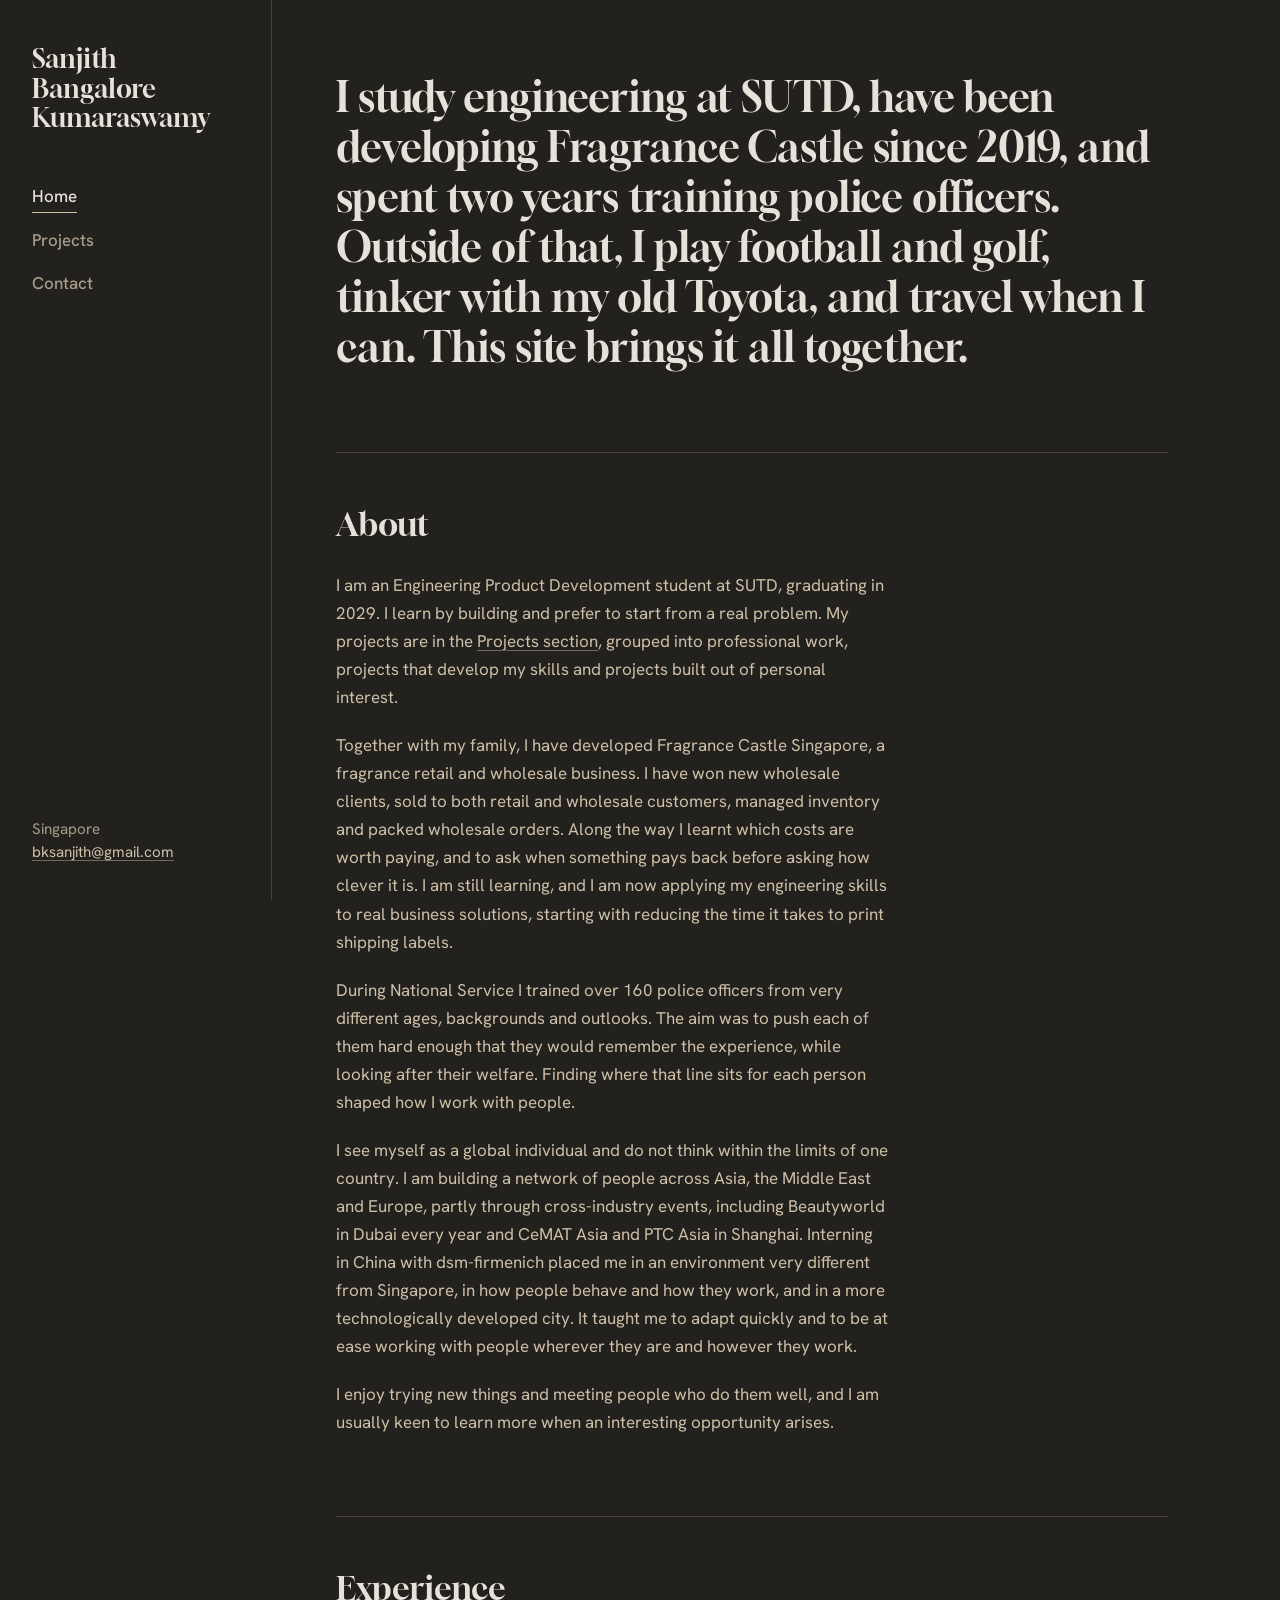
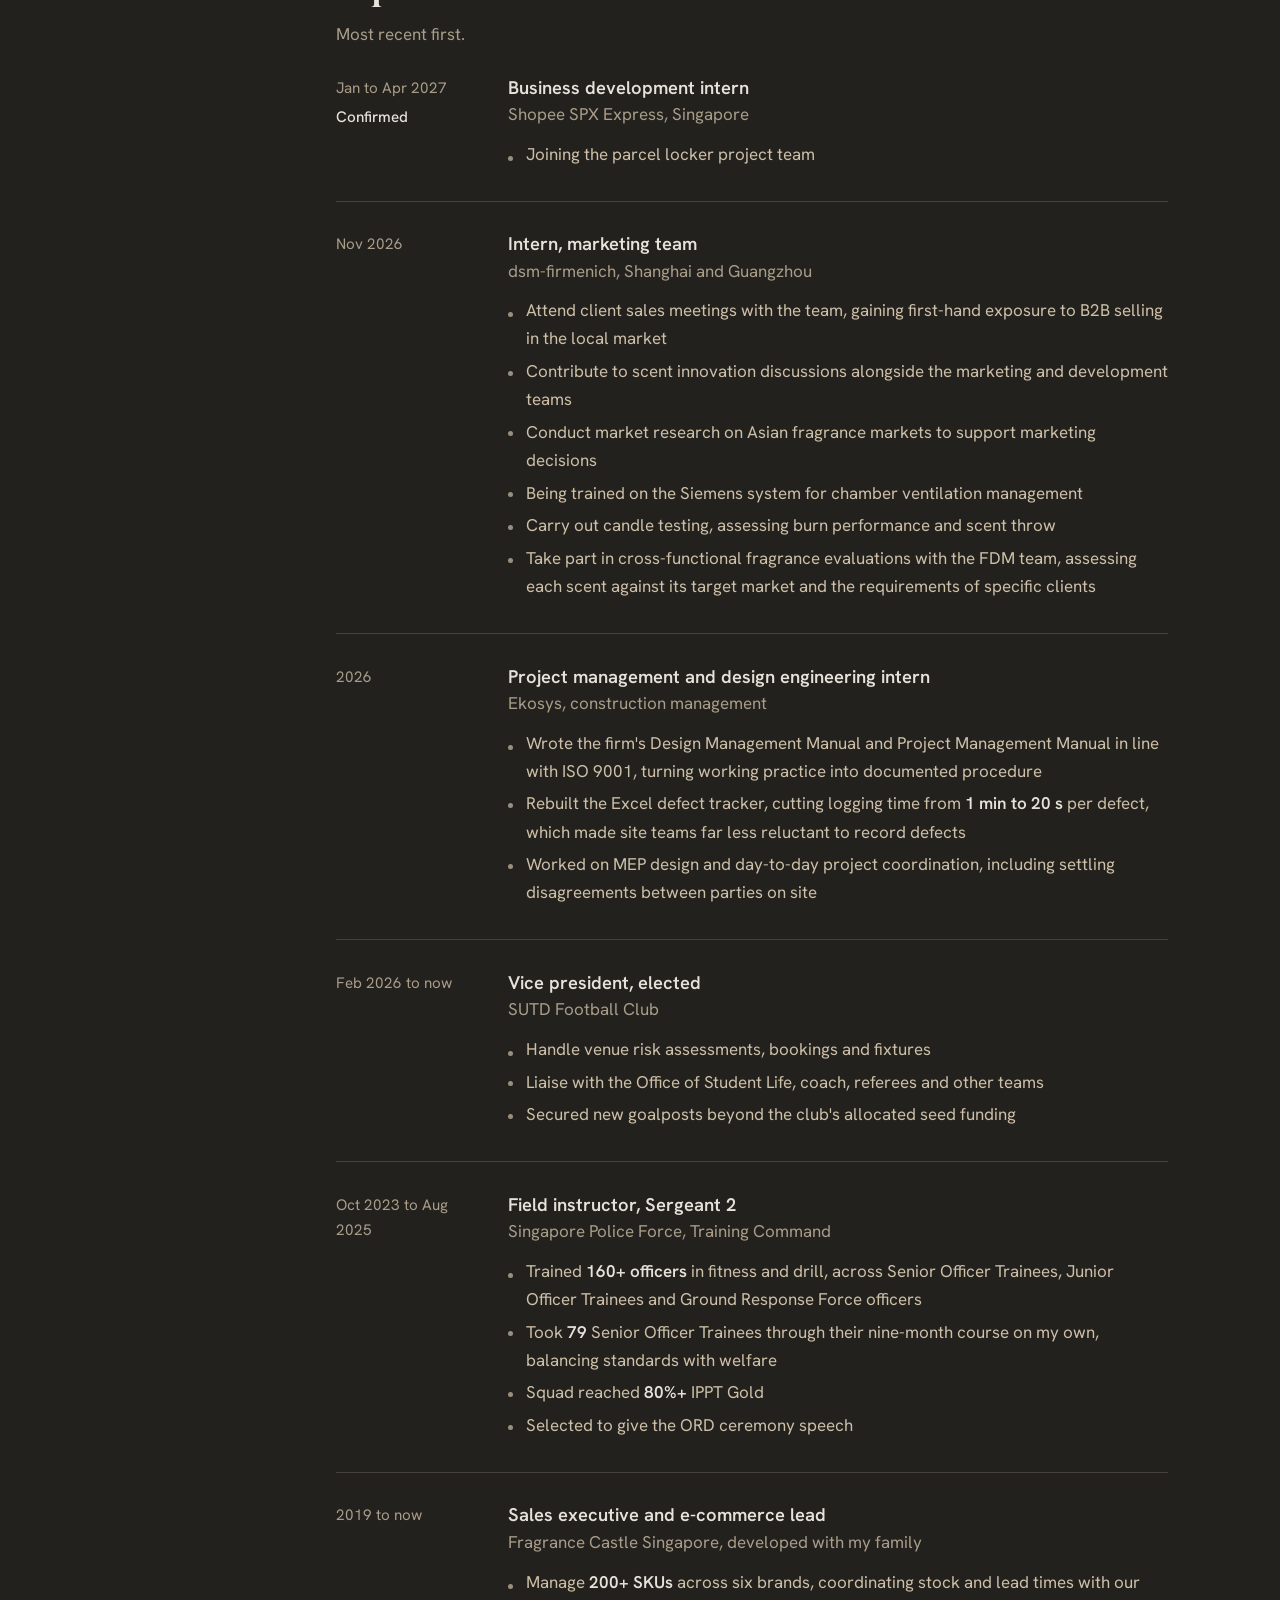
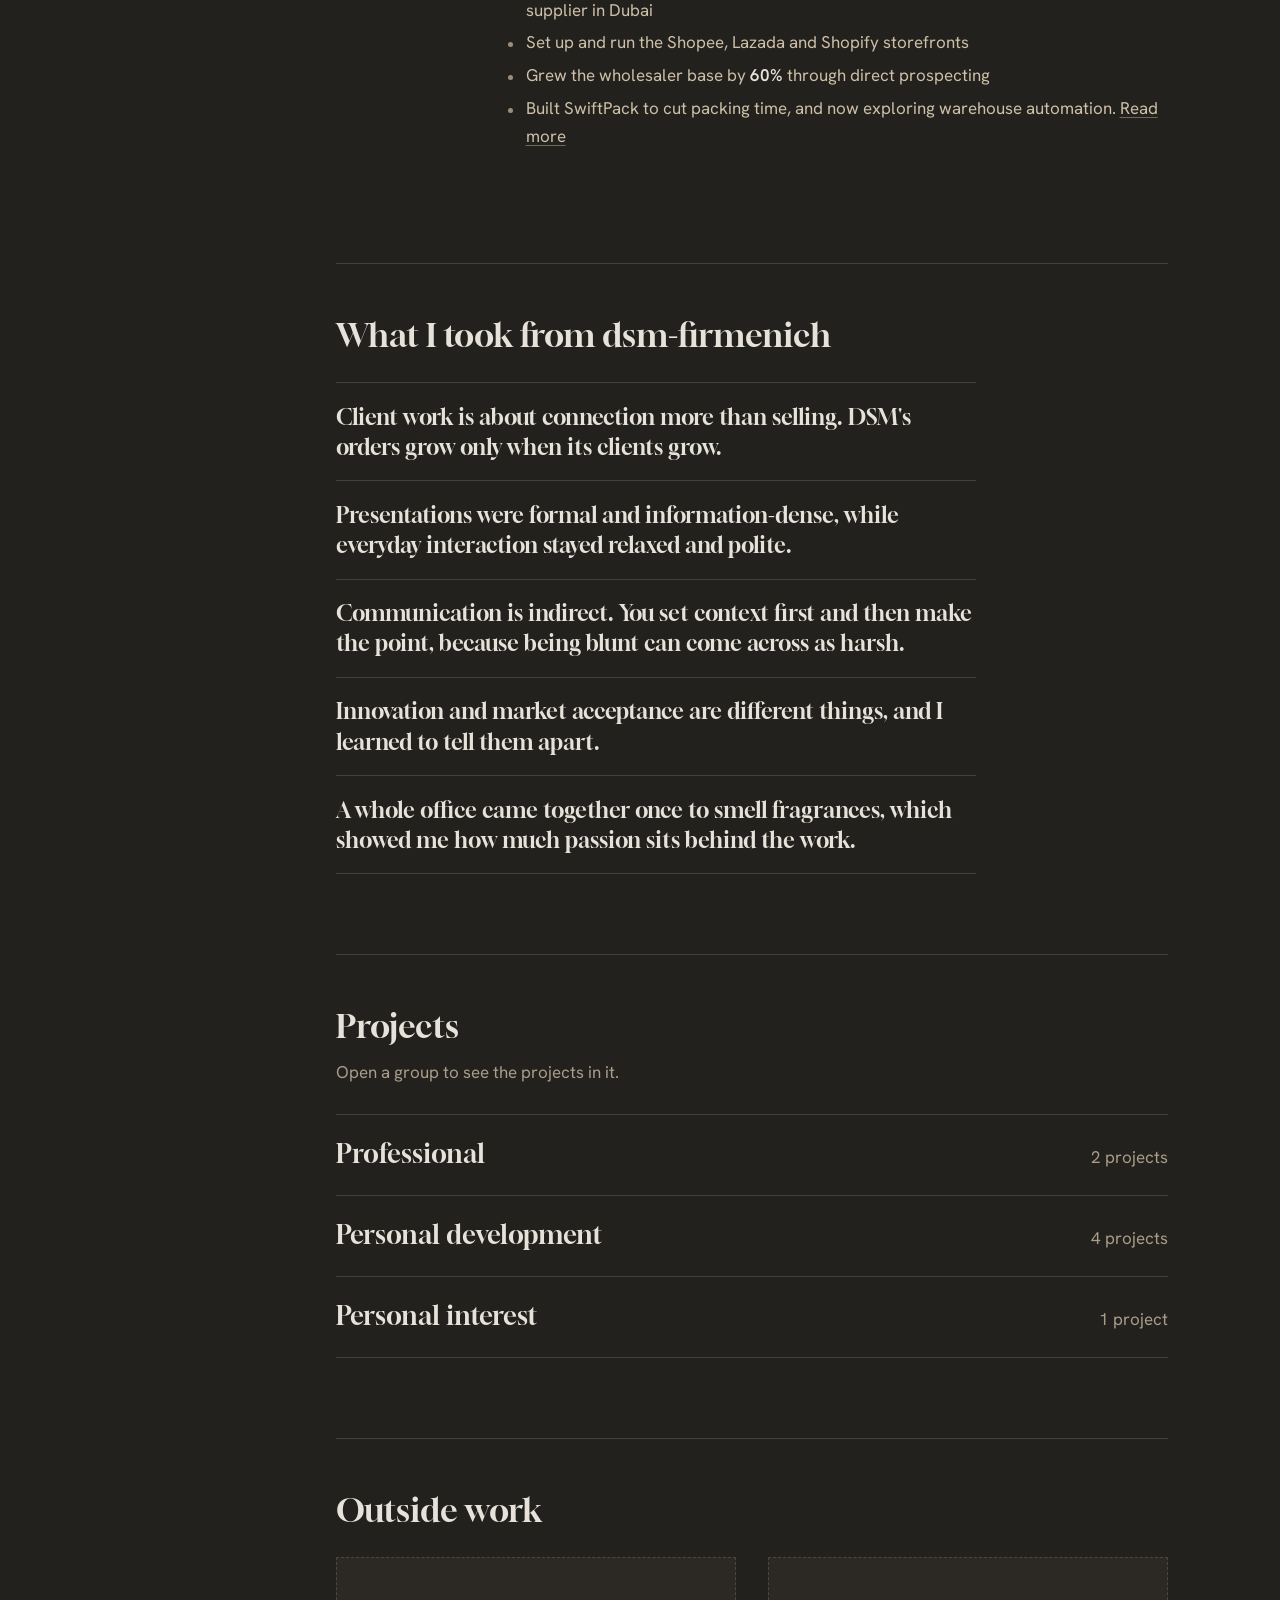
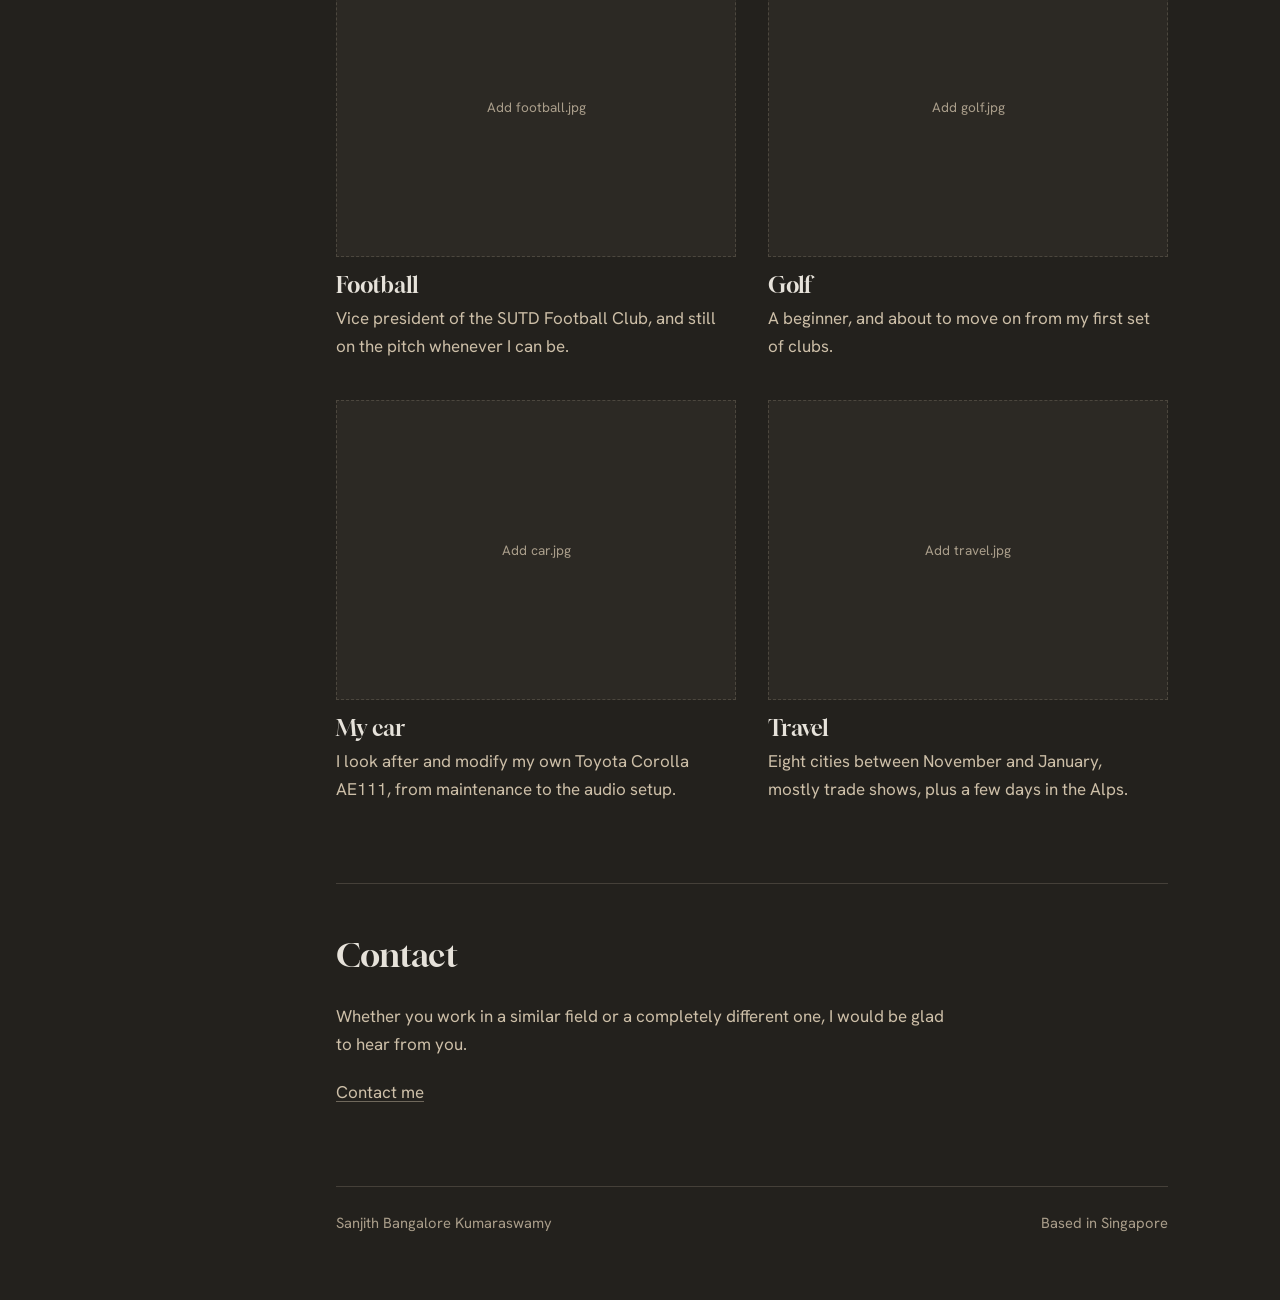
==== commit 7d09a293: "v4" ====
--- a/index.html
+++ b/index.html
@@ -3,203 +3,69 @@
 <head>
   <meta charset="UTF-8">
   <meta name="viewport" content="width=device-width, initial-scale=1.0">
+  <meta name="theme-color" content="#23211D">
   <title>Sanjith Bangalore Kumaraswamy</title>
-  <meta name="description" content="Engineering student at SUTD. Experience across operations, a family business and police training.">
+  <meta name="description" content="Engineering student at SUTD developing Fragrance Castle in Singapore. Projects, experience and contact details.">
   <link rel="stylesheet" href="styles.css">
 </head>
 <body>
+<a class="skip" href="#main">Skip to content</a>
+<div class="shell">
+  <header class="side">
+    <a class="name" href="index.html"><span class="full">Sanjith<br>Bangalore<br>Kumaraswamy</span><span class="short">Sanjith B.K.</span></a>
+    <nav aria-label="Main"><ul><li><a href="index.html" aria-current="page">Home</a></li><li><a href="projects.html">Projects</a></li><li><a href="contact.html">Contact</a></li></ul></nav>
+    <p class="where">Singapore<br><a href="mailto:bksanjith@gmail.com">bksanjith@gmail.com</a></p>
+  </header>
+  <main class="main" id="main">
+    <div class="col">
 
-<header class="dark">
-  <nav class="nav wrap" aria-label="Main">
-    <a class="home" href="index.html">Sanjith B.K.</a>
-    <ul>
-      <li><a href="#experience">Experience</a></li>
-      <li><a href="#work">Work</a></li>
-      <li><a href="#borders">Across borders</a></li>
-      <li><a href="#contact">Contact</a></li>
-    </ul>
-  </nav>
-  <div class="wrap hero">
-    <h1>Sanjith Bangalore Kumaraswamy</h1>
-    <p class="intro">I study engineering at SUTD, help run my family's fragrance business, and spent two years training police officers. I like taking on several things at once and seeing each one through.</p>
-    <p class="reach"><a href="mailto:bksanjith@gmail.com">Email me</a><a href="https://www.linkedin.com/in/sanjith-bangalore-kumaraswamy-878bab113/" target="_blank" rel="noopener">LinkedIn</a></p>
-    <section class="life" aria-label="Timeline of what I've been doing since 2019">
-    <div class="life-head"><span>What I've been doing, side by side, since 2019</span><span>Dashed means confirmed, not started</span></div>
-    <div class="life-grid">
-      <div class="track"><span class="track-name">Family business<span class="detail">Fragrance Castle, 2019 to now</span></span><div class="lane"><span class="bar " style="left:0.0%;width:78.6%" title="Fragrance Castle">Fragrance Castle</span></div></div>
-      <div class="track"><span class="track-name">Study<span class="detail">IB at Dover Court, then SUTD to 2029</span></span><div class="lane"><span class="bar " style="left:26.0%;width:18.0%" title="IB, Dover Court">IB, Dover Court</span><span class="bar " style="left:67.0%;width:11.599999999999994%" title="SUTD">SUTD</span><span class="bar future" style="left:78.6%;width:21.400000000000006%" title="to 2029">to 2029</span></div></div>
-      <div class="track"><span class="track-name">Service<span class="detail">Police training, 2023 to 2025</span></span><div class="lane"><span class="bar " style="left:48.0%;width:18.5%" title="Police training">Police training</span></div></div>
-      <div class="track"><span class="track-name">Work<span class="detail">Ekosys in 2026, Shopee SPX from January 2027</span></span><div class="lane"><span class="bar " style="left:73.5%;width:4.5%" title="Ekosys"></span><span class="tag" style="right:calc(26.5% + 6px)">Ekosys</span><span class="bar future" style="left:80.0%;width:3.0%" title="Shopee SPX"></span><span class="tag" style="left:calc(83.0% + 6px)">Shopee SPX</span></div></div>
-      <div class="track"><span class="track-name">Leading<span class="detail">SUTD Football Club VP, 2026 to now</span></span><div class="lane"><span class="bar " style="left:71.0%;width:7.599999999999994%" title="Football VP"></span><span class="tag" style="right:calc(29.0% + 6px)">Football VP</span></div></div>
-      <div class="lanes-col" aria-hidden="true"><div class="now" style="left:78.6%"><span>Now</span></div></div>
+      <h1 class="sr-only">Sanjith Bangalore Kumaraswamy</h1>
+      <p class="statement">I study engineering at SUTD, have been developing Fragrance Castle since 2019, and spent two years training police officers. Outside of that, I play football and golf, tinker with my old Toyota, and travel when I can. This site brings it all together.</p>
+
+      <section class="band" aria-labelledby="about-h">
+        <h2 id="about-h">About</h2>
+        <div class="about">
+          <div class="prose">
+            <p>I am an Engineering Product Development student at SUTD, graduating in 2029. I learn by building and prefer to start from a real problem. My projects are in the <a href="projects.html">Projects section</a>, grouped into professional work, projects that develop my skills and projects built out of personal interest.</p>
+            <p>Together with my family, I have developed Fragrance Castle Singapore, a fragrance retail and wholesale business. I have won new wholesale clients, sold to both retail and wholesale customers, managed inventory and packed wholesale orders. Along the way I learnt which costs are worth paying, and to ask when something pays back before asking how clever it is. I am still learning, and I am now applying my engineering skills to real business solutions, starting with reducing the time it takes to print shipping labels.</p>
+            <p>During National Service I trained over 160 police officers from very different ages, backgrounds and outlooks. The aim was to push each of them hard enough that they would remember the experience, while looking after their welfare. Finding where that line sits for each person shaped how I work with people.</p>
+            <p>I see myself as a global individual and do not think within the limits of one country. I am building a network of people across Asia, the Middle East and Europe, partly through cross-industry events, including Beautyworld in Dubai every year and CeMAT Asia and PTC Asia in Shanghai. Interning in China with dsm-firmenich placed me in an environment very different from Singapore, in how people behave and how they work, and in a more technologically developed city. It taught me to adapt quickly and to be at ease working with people wherever they are and however they work.</p>
+            <p>I enjoy trying new things and meeting people who do them well, and I am usually keen to learn more when an interesting opportunity arises.</p>
+          </div>
+          <figure><img src="me.jpg" alt="Sanjith" onerror="this.closest('figure').remove()"></figure>
+        </div>
+      </section>
+
+      <section class="band" id="experience" aria-labelledby="exp-h">
+        <h2 id="exp-h">Experience</h2>
+        <p class="sub">Most recent first.</p>
+        <ol class="roles"><li><div class="when">Jan to Apr 2027<b>Confirmed</b></div><div><h3>Business development intern</h3><p class="org">Shopee SPX Express, Singapore</p><ul><li>Joining the parcel locker project team</li></ul></div></li><li><div class="when">Nov 2026</div><div><h3>Intern, marketing team</h3><p class="org">dsm-firmenich, Shanghai and Guangzhou</p><ul><li>Attend client sales meetings with the team, gaining first-hand exposure to B2B selling in the local market</li><li>Contribute to scent innovation discussions alongside the marketing and development teams</li><li>Conduct market research on Asian fragrance markets to support marketing decisions</li><li>Being trained on the Siemens system for chamber ventilation management</li><li>Carry out candle testing, assessing burn performance and scent throw</li><li>Take part in cross-functional fragrance evaluations with the FDM team, assessing each scent against its target market and the requirements of specific clients</li></ul></div></li><li><div class="when">2026</div><div><h3>Project management and design engineering intern</h3><p class="org">Ekosys, construction management</p><ul><li>Wrote the firm's Design Management Manual and Project Management Manual in line with ISO 9001, turning working practice into documented procedure</li><li>Rebuilt the Excel defect tracker, cutting logging time from <span class="fig">1 min to 20 s</span> per defect, which made site teams far less reluctant to record defects</li><li>Worked on MEP design and day-to-day project coordination, including settling disagreements between parties on site</li></ul></div></li><li><div class="when">Feb 2026 to now</div><div><h3>Vice president, elected</h3><p class="org">SUTD Football Club</p><ul><li>Handle venue risk assessments, bookings and fixtures</li><li>Liaise with the Office of Student Life, coach, referees and other teams</li><li>Secured new goalposts beyond the club's allocated seed funding</li></ul></div></li><li><div class="when">Oct 2023 to Aug 2025</div><div><h3>Field instructor, Sergeant 2</h3><p class="org">Singapore Police Force, Training Command</p><ul><li>Trained <span class="fig">160+ officers</span> in fitness and drill, across Senior Officer Trainees, Junior Officer Trainees and Ground Response Force officers</li><li>Took <span class="fig">79</span> Senior Officer Trainees through their nine-month course on my own, balancing standards with welfare</li><li>Squad reached <span class="fig">80%+</span> IPPT Gold</li><li>Selected to give the ORD ceremony speech</li></ul></div></li><li><div class="when">2019 to now</div><div><h3>Sales executive and e-commerce lead</h3><p class="org">Fragrance Castle Singapore, developed with my family</p><ul><li>Manage <span class="fig">200+ SKUs</span> across six brands, coordinating stock and lead times with our supplier in Dubai</li><li>Set up and run the Shopee, Lazada and Shopify storefronts</li><li>Grew the wholesaler base by <span class="fig">60%</span> through direct prospecting</li><li>Built SwiftPack to cut packing time, and now exploring warehouse automation. <a href="fragrance-castle.html">Read more</a></li></ul></div></li></ol>
+      </section>
+
+      <section class="band" aria-labelledby="notes-h">
+        <h2 id="notes-h">What I took from dsm-firmenich</h2>
+        <ul class="notes"><li>Client work is about connection more than selling. DSM's orders grow only when its clients grow.</li><li>Presentations were formal and information-dense, while everyday interaction stayed relaxed and polite.</li><li>Communication is indirect. You set context first and then make the point, because being blunt can come across as harsh.</li><li>Innovation and market acceptance are different things, and I learned to tell them apart.</li><li>A whole office came together once to smell fragrances, which showed me how much passion sits behind the work.</li></ul>
+      </section>
+
+      <section class="band" aria-labelledby="proj-h">
+        <h2 id="proj-h">Projects</h2>
+        <p class="sub">Open a group to see the projects in it.</p>
+        <div class="cats"><a href="projects.html#professional"><span class="n">Professional</span><span class="c">2 projects</span></a><a href="projects.html#development"><span class="n">Personal development</span><span class="c">4 projects</span></a><a href="projects.html#interest"><span class="n">Personal interest</span><span class="c">1 project</span></a></div>
+      </section>
+
+      <section class="band" aria-labelledby="out-h">
+        <h2 id="out-h">Outside work</h2>
+        <div class="out"><div><div class="pic" data-hint="Add football.jpg"><img src="football.jpg" alt="Football" loading="lazy" onerror="this.parentNode.classList.add('empty');this.remove()"></div><h3>Football</h3><p>Vice president of the SUTD Football Club, and still on the pitch whenever I can be.</p></div><div><div class="pic" data-hint="Add golf.jpg"><img src="golf.jpg" alt="Golf" loading="lazy" onerror="this.parentNode.classList.add('empty');this.remove()"></div><h3>Golf</h3><p>A beginner, and about to move on from my first set of clubs.</p></div><div><div class="pic" data-hint="Add car.jpg"><img src="car.jpg" alt="My car" loading="lazy" onerror="this.parentNode.classList.add('empty');this.remove()"></div><h3>My car</h3><p>I look after and modify my own Toyota Corolla AE111, from maintenance to the audio setup.</p></div><div><div class="pic" data-hint="Add travel.jpg"><img src="travel.jpg" alt="Travel" loading="lazy" onerror="this.parentNode.classList.add('empty');this.remove()"></div><h3>Travel</h3><p>Eight cities between November and January, mostly trade shows, plus a few days in the Alps.</p></div></div>
+      </section>
+
+      <section class="band" aria-labelledby="hi-h">
+        <h2 id="hi-h">Contact</h2>
+        <div class="prose"><p>Whether you work in a similar field or a completely different one, I would be glad to hear from you.</p><p><a href="contact.html">Contact me</a></p></div>
+      </section>
+
+      <footer class="foot"><span>Sanjith Bangalore Kumaraswamy</span><span>Based in Singapore</span></footer>
     </div>
-    <div class="years" aria-hidden="true"><span></span><div class="ticks"><span style="left:0.0%">2019</span><span style="left:20.0%">2021</span><span style="left:40.0%">2023</span><span style="left:60.0%">2025</span><span style="left:80.0%">2027</span><span style="left:100.0%">2029</span></div></div>
-  </section>
-  </div>
-</header>
-
-<main class="wrap">
-
-<section class="section" aria-labelledby="about-h">
-  <div class="about">
-    <div class="prose">
-      <h2 id="about-h">About me</h2>
-      <p>I'm an Engineering Product Development student at SUTD, graduating in 2029. SUTD teaches through projects, so a large share of my grade comes from designing, building and testing things in teams rather than from exams alone.</p>
-      <p>I've helped run <strong>Fragrance Castle Singapore</strong>, my family's fragrance retail and wholesale business, since 2019. It taught me to ask what something costs and when it pays back before asking how clever it is.</p>
-      <p>During National Service I trained over 160 police officers. They came from very different ages, backgrounds and outlooks, and learning to read and adapt to each of them shaped how I work with people.</p>
-      <p>People tend to describe me as steady. I'd rather do a few things properly than many things halfway, and I like being the person who gets something sorted.</p>
-    </div>
-    <figure>
-      <img src="me.jpg" alt="Sanjith" onerror="this.closest('figure').remove()">
-    </figure>
-  </div>
-</section>
-
-<section class="section" id="experience" aria-labelledby="exp-h">
-  <h2 id="exp-h">Experience</h2>
-  <p class="sub">Most recent first.</p>
-  <ol class="roles">
-    <li>
-      <div class="when">Jan to Apr 2027<b>Confirmed</b></div>
-      <div><h3>Business development intern</h3><p class="org">Shopee SPX Express, Singapore</p>
-        <ul><li>Joining the parcel locker project team</li></ul></div>
-    </li>
-    <li>
-      <div class="when">2026</div>
-      <div><h3>Project management and design engineering intern</h3><p class="org">Ekosys, construction management</p>
-        <ul>
-          <li>Wrote the firm's Design Management Manual and Project Management Manual in line with ISO 9001, turning working practice into documented procedure</li>
-          <li>Rebuilt the Excel defect tracker, cutting logging time from <span class="fig">1 min to 20 s</span> per defect, which made site teams far less reluctant to record defects</li>
-          <li>Worked on MEP design and day-to-day project coordination, including settling disagreements between parties on site</li>
-        </ul></div>
-    </li>
-    <li>
-      <div class="when">Feb 2026 to now</div>
-      <div><h3>Vice president, elected</h3><p class="org">SUTD Football Club</p>
-        <ul>
-          <li>Handle venue risk assessments, bookings and fixtures</li>
-          <li>Liaise with the Office of Student Life, coach, referees and other teams</li>
-          <li>Secured new goalposts beyond the club's allocated seed funding</li>
-        </ul></div>
-    </li>
-    <li>
-      <div class="when">Oct 2023 to Aug 2025</div>
-      <div><h3>Field instructor, Sergeant 2</h3><p class="org">Singapore Police Force, Training Command</p>
-        <ul>
-          <li>Trained <span class="fig">160+ officers</span> in fitness and drill, across Senior Officer Trainees, Junior Officer Trainees and Ground Response Force officers</li>
-          <li>Took <span class="fig">79</span> Senior Officer Trainees through their nine-month course on my own, balancing standards with welfare</li>
-          <li>Squad reached <span class="fig">80%+</span> IPPT Gold</li>
-          <li>Selected to give the ORD ceremony speech</li>
-        </ul></div>
-    </li>
-    <li>
-      <div class="when">2019 to now</div>
-      <div><h3>Sales executive and e-commerce lead</h3><p class="org">Fragrance Castle Singapore, family business</p>
-        <ul>
-          <li>Manage <span class="fig">200+ SKUs</span> across six brands, coordinating stock and lead times with our supplier in Dubai</li>
-          <li>Set up and run the Shopee, Lazada and Shopify storefronts</li>
-          <li>Grew the wholesaler base by <span class="fig">60%</span> through direct prospecting</li>
-          <li>Built SwiftPack to cut packing time, and now exploring warehouse automation. <a href="fragrance-castle.html">Read more</a></li>
-        </ul></div>
-    </li>
-  </ol>
-</section>
-
-<section class="section" id="work" aria-labelledby="work-h">
-  <h2 id="work-h">Work</h2>
-  <p class="sub">Things I've designed and built, at SUTD and for the family business.</p>
-  <div class="work">
-    <a href="swiftpack.html">
-      <div class="pic" data-hint="Add swiftpack.jpg"><img src="swiftpack.jpg" alt="SwiftPack" loading="lazy" onerror="this.parentNode.classList.add('empty');this.remove()"></div>
-      <h3>SwiftPack</h3>
-      <p class="meta">Personal, for Fragrance Castle</p>
-      <p class="what">A packing terminal that pulls Shopee, Lazada and Shopify orders onto one screen and prints labels in one tap.</p>
-      <p class="result">4 min → 42 s</p>
-    </a>
-    <a href="solar-dryer.html">
-      <div class="pic" data-hint="Add solar-dryer.jpg"><img src="solar-dryer.jpg" alt="Solar food dryer" loading="lazy" onerror="this.parentNode.classList.add('empty');this.remove()"></div>
-      <h3>Solar food dryer</h3>
-      <p class="meta">SUTD coursework, team of four</p>
-      <p class="what">A low-cost drying box with an exhaust fan that only runs when the air inside is humid enough to be worth moving.</p>
-      <p class="result">8.52 g / 40 min</p>
-    </a>
-    <a href="solar-watering.html">
-      <div class="pic" data-hint="Add solar-watering.jpg"><img src="solar-watering.jpg" alt="Solar watering retrofit" loading="lazy" onerror="this.parentNode.classList.add('empty');this.remove()"></div>
-      <h3>Solar watering retrofit</h3>
-      <p class="meta">Personal</p>
-      <p class="what">Converted a battery-powered drip watering unit to solar, in a 3D-printed rainproof case that hangs from a branch.</p>
-      <p class="result">Built and running</p>
-    </a>
-    <a href="capacitor.html">
-      <div class="pic" data-hint="Add capacitor.jpg"><img src="capacitor.jpg" alt="Variable capacitor" loading="lazy" onerror="this.parentNode.classList.add('empty');this.remove()"></div>
-      <h3>Variable capacitor</h3>
-      <p class="meta">SUTD coursework</p>
-      <p class="what">A hand-built capacitor tunable from 2 to 40 nF, measured to within ± 2 nF. Awarded highest marks.</p>
-      <p class="result">± 2 nF</p>
-    </a>
-    <a href="holographic.html">
-      <div class="pic" data-hint="Add image.png"><img src="image.png" alt="Holographic email notifier" loading="lazy" onerror="this.parentNode.classList.add('empty');this.remove()"></div>
-      <h3>Holographic email notifier</h3>
-      <p class="meta">SUTD coursework, team</p>
-      <p class="what">An ambient clock that shows priority email alerts as a floating image, using the Pepper's Ghost effect.</p>
-      <p class="result">35° optics</p>
-    </a>
-    <a href="rubberband-car.html">
-      <div class="pic" data-hint="Add rubberband-car.jpg"><img src="rubberband-car.jpg" alt="Rubber band car" loading="lazy" onerror="this.parentNode.classList.add('empty');this.remove()"></div>
-      <h3>Rubber band car</h3>
-      <p class="meta">SUTD coursework</p>
-      <p class="what">A vehicle driven only by energy stored in a wound rubber band, designed around weight, friction and drive ratio.</p>
-      <p class="result">No batteries</p>
-    </a>
-  </div>
-</section>
-
-<section class="section" id="borders" aria-labelledby="borders-h">
-  <h2 id="borders-h">Across borders</h2>
-  <div class="prose">
-    <p class="statement">I see myself as a global individual, not someone who thinks within one country. I'm building a network of people across Asia, the Middle East and Europe, and I'm at ease working with people wherever they are and however they work.</p>
-  </div>
-</section>
-
-<section class="section" aria-labelledby="out-h">
-  <h2 id="out-h">Outside work</h2>
-  <p class="sub">The rest of me.</p>
-  <div class="life-out work">
-    <div>
-      <div class="pic" data-hint="Add football.jpg"><img src="football.jpg" alt="Football" loading="lazy" onerror="this.parentNode.classList.add('empty');this.remove()"></div>
-      <h3>Football</h3>
-      <p>Vice president of the SUTD Football Club, and still on the pitch whenever I can be.</p>
-    </div>
-    <div>
-      <div class="pic" data-hint="Add golf.jpg"><img src="golf.jpg" alt="Golf" loading="lazy" onerror="this.parentNode.classList.add('empty');this.remove()"></div>
-      <h3>Golf</h3>
-      <p>A beginner, and about to move on from my first set of clubs.</p>
-    </div>
-    <div>
-      <div class="pic" data-hint="Add car.jpg"><img src="car.jpg" alt="My car" loading="lazy" onerror="this.parentNode.classList.add('empty');this.remove()"></div>
-      <h3>My car</h3>
-      <p>I look after and modify my own Toyota Corolla AE111, from maintenance to the audio setup.</p>
-    </div>
-    <div>
-      <div class="pic" data-hint="Add travel.jpg"><img src="travel.jpg" alt="Travel" loading="lazy" onerror="this.parentNode.classList.add('empty');this.remove()"></div>
-      <h3>Travel</h3>
-      <p>Eight cities between November and January, mostly trade shows, plus a few days in the Alps.</p>
-    </div>
-  </div>
-</section>
-
-</main>
-<footer class="dark" id="contact">
-  <div class="wrap contact">
-    <h2>Get in touch</h2>
-    <p>Open to internships from September 2027, in consulting, operations or engineering. Happy to talk wherever you're based.</p>
-    <ul>
-      <li><a href="mailto:bksanjith@gmail.com">bksanjith@gmail.com</a></li>
-      <li><a href="https://www.linkedin.com/in/sanjith-bangalore-kumaraswamy-878bab113/" target="_blank" rel="noopener">LinkedIn</a></li>
-      <li><a href="tel:+6581634076">+65 8163 4076</a></li>
-    </ul>
-  </div>
-  <div class="wrap foot"><span>Sanjith Bangalore Kumaraswamy</span><span>Based in Singapore, working across borders</span></div>
-</footer>
+  </main>
+</div>
 </body>
 </html>
--- a/styles.css
+++ b/styles.css
@@ -1,389 +1,212 @@
-@import url('https://fonts.googleapis.com/css2?family=Schibsted+Grotesk:ital,wght@0,400;0,500;0,600;0,700;0,800;1,400&display=swap');
+@import url('https://fonts.googleapis.com/css2?family=Gloock&family=Hanken+Grotesk:wght@400;500;600&display=swap');
 
 :root {
-  --ox: #5B1520;
-  --ox-deep: #46101A;
-  --ivory: #F3EEE8;
-  --ivory-dim: rgba(243, 238, 232, 0.68);
-  --ivory-line: rgba(243, 238, 232, 0.22);
-  --stone: #E9E6E3;
-  --ink: #1D1517;
-  --muted: #6B6064;
-  --line: #D3CCC9;
-
-  --measure: 38rem;
-  --wrap: 70rem;
-  --gutter: clamp(1.25rem, 5vw, 3.5rem);
-}
-
-* { box-sizing: border-box; margin: 0; padding: 0; }
-html { scroll-behavior: smooth; }
-
+  --ink: #23211D;
+  --ink-2: #2C2924;
+  --sand: #CDBFA8;
+  --stone: #E6E2DA;
+  --muted: #A99D8A;
+  --rule: rgba(205, 191, 168, 0.2);
+  --serif: 'Gloock', 'Iowan Old Style', Georgia, serif;
+  --sans: 'Hanken Grotesk', system-ui, -apple-system, 'Segoe UI', sans-serif;
+  --side: 17rem;
+}
+
+*, *::before, *::after { box-sizing: border-box; }
+html { -webkit-text-size-adjust: 100%; scroll-behavior: smooth; }
 body {
-  background: var(--stone);
-  color: var(--ink);
-  font-family: 'Schibsted Grotesk', system-ui, sans-serif;
-  font-size: 1.0625rem;
-  line-height: 1.6;
+  margin: 0;
+  background: var(--ink);
+  color: var(--sand);
+  font: 400 1.0625rem/1.65 var(--sans);
   -webkit-font-smoothing: antialiased;
 }
-
-a { color: inherit; text-underline-offset: 0.2em; text-decoration-thickness: 1px; }
-a:hover { text-decoration-thickness: 2px; }
-img { display: block; max-width: 100%; }
-:focus-visible { outline: 2px solid var(--ox); outline-offset: 3px; }
-.dark :focus-visible { outline-color: var(--ivory); }
-
-.wrap { max-width: var(--wrap); margin: 0 auto; padding: 0 var(--gutter); }
-
-/* ---------- oxblood fields ---------- */
-.dark {
-  background: var(--ox);
-  color: var(--ivory);
-}
-
-/* ---------- nav ---------- */
-.nav {
-  display: flex;
-  justify-content: space-between;
-  align-items: baseline;
-  gap: 1rem;
-  padding-top: 1.5rem;
-  padding-bottom: 1.5rem;
-}
-.nav .home { font-weight: 700; text-decoration: none; }
-.nav ul { list-style: none; display: flex; gap: 1.6rem; flex-wrap: wrap; }
-.nav ul a { text-decoration: none; color: var(--ivory-dim); }
-.nav ul a:hover { color: var(--ivory); }
-
-/* ---------- hero ---------- */
-.hero { padding-bottom: clamp(3rem, 7vw, 5rem); }
-.hero h1 {
-  font-weight: 800;
-  font-size: clamp(2.6rem, 8vw, 6rem);
-  line-height: 0.95;
-  letter-spacing: -0.035em;
-  margin-top: clamp(2.5rem, 8vw, 6rem);
-  max-width: 14ch;
-}
-.hero .intro {
-  font-size: clamp(1.1rem, 1.8vw, 1.35rem);
-  line-height: 1.5;
-  max-width: 34rem;
-  margin-top: 1.5rem;
-  color: var(--ivory-dim);
-}
-.hero .reach {
-  margin-top: 1.5rem;
-  display: flex;
-  gap: 1.5rem;
-  flex-wrap: wrap;
-}
-
-/* ---------- life timeline ---------- */
-.life { margin-top: clamp(3rem, 7vw, 5rem); }
-.life-head {
-  padding-bottom: 1.4rem;
-  display: flex;
-  justify-content: space-between;
-  align-items: baseline;
-  gap: 1rem;
-  margin-bottom: 1rem;
-  color: var(--ivory-dim);
-  font-size: 0.95rem;
-}
-.life-grid { position: relative; }
-.track {
-  display: grid;
-  grid-template-columns: 8.5rem 1fr;
-  align-items: center;
-  border-top: 1px solid var(--ivory-line);
-  min-height: 3.1rem;
-}
-.track:last-of-type { border-bottom: 1px solid var(--ivory-line); }
-.track-name { color: var(--ivory-dim); font-size: 0.95rem; }
-.lane { position: relative; height: 3.1rem; }
-.bar {
-  position: absolute;
-  top: 50%;
-  height: 1.7rem;
-  transform: translateY(-50%);
-  background: var(--ivory);
-  color: var(--ox);
-  border-radius: 2px;
-  font-size: 0.85rem;
-  font-weight: 600;
-  line-height: 1.7rem;
-  padding: 0 0.55rem;
-  white-space: nowrap;
-  overflow: hidden;
-  text-overflow: ellipsis;
-  transform-origin: left center;
-}
-.bar.future {
-  background: transparent;
-  color: var(--ivory);
-  border: 1px dashed var(--ivory);
-  line-height: calc(1.7rem - 2px);
-}
-.bar.ongoing { border-radius: 2px 0 0 2px; }
-.years {
-  display: grid;
-  grid-template-columns: 8.5rem 1fr;
-  margin-top: 0.5rem;
-  font-size: 0.8rem;
-  color: var(--ivory-dim);
-  font-variant-numeric: tabular-nums;
-}
-.years .ticks { position: relative; height: 1.2rem; }
-.years .ticks span { position: absolute; transform: translateX(-50%); }
-.now {
-  position: absolute;
-  top: -0.6rem;
-  bottom: 0;
-  width: 0;
-  border-left: 2px solid var(--ivory);
-}
-.now span {
-  position: absolute;
-  top: -1.3rem;
-  left: -1rem;
-  font-size: 0.8rem;
-  font-weight: 700;
-}
-.lanes-col { position: absolute; top: 0; bottom: 0; right: 0; left: 8.5rem; pointer-events: none; }
-
-/* the one motion moment: the years fill in */
-@keyframes grow { from { transform: translateY(-50%) scaleX(0); } to { transform: translateY(-50%) scaleX(1); } }
-.bar { animation: grow 0.9s cubic-bezier(.2,.7,.2,1) both; }
-.track:nth-of-type(2) .bar { animation-delay: .12s; }
-.track:nth-of-type(3) .bar { animation-delay: .24s; }
-.track:nth-of-type(4) .bar { animation-delay: .36s; }
-.track:nth-of-type(5) .bar { animation-delay: .48s; }
-@media (prefers-reduced-motion: reduce) { .bar { animation: none; } }
-
-/* ---------- sections ---------- */
-.section { padding-top: clamp(4rem, 9vw, 7rem); }
-.section:last-child { padding-bottom: clamp(4rem, 9vw, 7rem); }
-h2 {
-  font-weight: 800;
-  font-size: clamp(1.8rem, 4vw, 2.6rem);
-  line-height: 1.05;
-  letter-spacing: -0.025em;
-  margin-bottom: 0.6rem;
-}
-.sub { color: var(--muted); max-width: var(--measure); margin-bottom: 2.25rem; }
-h3 { font-weight: 700; font-size: 1.15rem; line-height: 1.3; letter-spacing: -0.005em; }
-.prose { max-width: var(--measure); }
-.prose p + p { margin-top: 1rem; }
-.prose strong, .fig { font-weight: 700; }
-.fig { color: var(--ox); font-variant-numeric: tabular-nums; }
-
-/* about with optional photo */
-.about { display: grid; grid-template-columns: 1fr; gap: 2.5rem; align-items: start; }
-.about:has(figure) { grid-template-columns: minmax(0, 1fr) 17rem; }
-.about figure img { width: 100%; aspect-ratio: 4 / 5; object-fit: cover; border-radius: 2px; }
-.about figcaption { color: var(--muted); font-size: 0.9rem; margin-top: 0.5rem; }
+img { max-width: 100%; display: block; }
+a { color: inherit; text-decoration-color: rgba(205, 191, 168, 0.45); text-underline-offset: 0.2em; }
+a:hover { color: var(--stone); text-decoration-color: var(--stone); }
+:focus-visible { outline: 2px solid var(--stone); outline-offset: 3px; }
+h1, h2, h3, p, ul, ol, dl, dd, figure { margin: 0; }
+ul, ol { padding: 0; list-style: none; }
+.sr-only { position: absolute; width: 1px; height: 1px; overflow: hidden; clip: rect(0 0 0 0); white-space: nowrap; }
+.skip { position: absolute; left: 1rem; top: -4rem; background: var(--stone); color: var(--ink); padding: 0.6rem 1rem; z-index: 10; }
+.skip:focus { top: 1rem; }
+
+/* shell: fixed side column, content to the right */
+.shell { display: grid; grid-template-columns: var(--side) minmax(0, 1fr); min-height: 100vh; }
+
+.side {
+  position: sticky; top: 0; height: 100vh;
+  display: grid; grid-template-rows: auto 1fr auto;
+  padding: 2.75rem 2rem 2.25rem;
+  border-right: 1px solid var(--rule);
+}
+.name { font: 400 1.65rem/1.12 var(--serif); color: var(--stone); text-decoration: none; display: block; }
+.name:hover { color: #fff; }
+.name .short { display: none; }
+.side nav { margin-top: 3rem; align-self: start; }
+.side nav ul { display: grid; gap: 0.7rem; }
+.side nav a { text-decoration: none; font-weight: 500; color: var(--muted); display: inline-block; padding: 0.1rem 0; border-bottom: 1px solid transparent; }
+.side nav a:hover { color: var(--stone); }
+.side nav a[aria-current="page"] { color: var(--stone); border-bottom-color: var(--sand); }
+.where { font-size: 0.95rem; color: var(--muted); line-height: 1.5; }
+.where a { color: var(--sand); }
+
+/* main column */
+.main { padding: 4.5rem clamp(1.5rem, 5vw, 5.5rem) 4rem; min-width: 0; }
+.col { max-width: 52rem; }
+
+.statement {
+  font: 400 clamp(1.6rem, 3.2vw, 2.6rem)/1.22 var(--serif);
+  color: var(--stone);
+  letter-spacing: -0.003em;
+  max-width: 28em;
+}
+@media (prefers-reduced-motion: no-preference) {
+  .statement { animation: settle 0.9s ease-out both; }
+  @keyframes settle { from { opacity: 0; transform: translateY(0.5rem); } to { opacity: 1; transform: none; } }
+}
+
+.band { margin-top: 5rem; padding-top: 3.25rem; border-top: 1px solid var(--rule); }
+.band > h2, .page-title { font: 400 clamp(1.7rem, 2.6vw, 2.1rem)/1.15 var(--serif); color: var(--stone); margin-bottom: 1.75rem; }
+.band > .sub { margin: -1rem 0 1.75rem; color: var(--muted); max-width: 36rem; }
+.page-title { font-size: clamp(2.4rem, 5vw, 3.6rem); margin-bottom: 1.25rem; }
+
+/* about */
+.about { display: grid; grid-template-columns: minmax(0, 38rem) 14rem; gap: 3.5rem; align-items: start; }
+.prose p { max-width: 38rem; }
+.prose p + p { margin-top: 1.25rem; }
+.about figure img { width: 100%; aspect-ratio: 3 / 4; object-fit: cover; }
 
 /* experience */
-.roles { list-style: none; border-top: 1px solid var(--line); }
-.roles > li {
-  display: grid;
-  grid-template-columns: 10rem minmax(0, 1fr);
-  gap: 2rem;
-  padding: 1.6rem 0;
-  border-bottom: 1px solid var(--line);
-}
-.roles .when { color: var(--muted); font-variant-numeric: tabular-nums; }
-.roles .when b { display: block; font-weight: 600; color: var(--ox); }
-.roles .org { color: var(--muted); margin: 0.1rem 0 0.6rem; }
-.roles ul { list-style: none; max-width: var(--measure); }
-.roles ul li { padding-left: 1rem; position: relative; margin-top: 0.35rem; }
-.roles ul li::before {
-  content: ''; position: absolute; left: 0; top: 0.72em;
-  width: 5px; height: 5px; border-radius: 50%; background: var(--ox);
-}
-
-/* projects */
-.work {
-  display: grid;
-  grid-template-columns: repeat(2, minmax(0, 1fr));
-  gap: 2.5rem 2rem;
-}
-.work a { text-decoration: none; display: block; }
-.work .pic {
-  aspect-ratio: 3 / 2;
-  background: #DCD6D3;
-  border-radius: 2px;
-  overflow: hidden;
-  margin-bottom: 0.9rem;
-  position: relative;
-}
-.work .pic img { width: 100%; height: 100%; object-fit: cover; }
-.work .pic.empty::after {
-  content: attr(data-hint);
-  position: absolute; inset: 0;
-  display: grid; place-items: center;
-  padding: 1rem; text-align: center;
-  color: var(--muted); font-size: 0.9rem;
-}
-.work h3 { display: inline; }
-.work a:hover h3 { text-decoration: underline; text-underline-offset: 0.2em; }
-.work .meta { color: var(--muted); font-size: 0.92rem; margin-top: 0.15rem; }
-.work .what { margin-top: 0.4rem; max-width: 30rem; }
-.work .result { color: var(--ox); font-weight: 700; margin-top: 0.4rem; font-variant-numeric: tabular-nums; }
-
-/* across borders */
-.places { list-style: none; border-top: 1px solid var(--line); max-width: 52rem; }
-.places li {
-  display: grid;
-  grid-template-columns: 13rem minmax(0, 1fr);
-  gap: 1.5rem;
-  padding: 1.1rem 0;
-  border-bottom: 1px solid var(--line);
-  align-items: baseline;
-}
-.places .where { font-weight: 700; }
-.places .how { color: var(--muted); }
-.places .clock {
-  text-align: right;
-  font-variant-numeric: tabular-nums;
-  color: var(--ox);
-  font-weight: 600;
-}
-.langs { margin-top: 1.75rem; max-width: var(--measure); }
+.roles li { display: grid; grid-template-columns: 9rem minmax(0, 1fr); gap: 0 1.75rem; padding: 1.9rem 0; border-top: 1px solid var(--rule); }
+.roles li:first-child { border-top: 0; padding-top: 0; }
+.when { color: var(--muted); font-size: 0.95rem; font-variant-numeric: tabular-nums; }
+.when b { display: block; margin-top: 0.3rem; font-weight: 500; color: var(--stone); }
+.roles h3 { font: 600 1.15rem/1.35 var(--sans); color: var(--stone); }
+.org { color: var(--muted); margin-bottom: 0.7rem; }
+.roles ul li, ul.plain li { display: block; padding: 0.15rem 0 0.15rem 1.1rem; border: 0; position: relative; }
+.roles ul li::before, ul.plain li::before { content: ''; position: absolute; left: 0; top: 0.95em; width: 5px; height: 5px; border-radius: 50%; background: var(--sand); opacity: 0.7; }
+.fig { color: var(--stone); font-weight: 600; font-variant-numeric: tabular-nums; }
+
+/* reflections */
+.notes li { font: 400 clamp(1.15rem, 1.8vw, 1.4rem)/1.35 var(--serif); color: var(--stone); padding: 1.15rem 0; border-top: 1px solid var(--rule); max-width: 40rem; }
+.notes li:last-child { border-bottom: 1px solid var(--rule); }
+
+/* photo slots */
+.pic { aspect-ratio: 4 / 3; background: var(--ink-2); position: relative; overflow: hidden; }
+.pic img { width: 100%; height: 100%; object-fit: cover; }
+.pic.empty, .shot.empty { border: 1px dashed var(--rule); display: grid; place-items: center; }
+.pic.empty::after, .shot.empty::after { content: attr(data-hint); color: var(--muted); font-size: 0.85rem; padding: 0 1rem; text-align: center; }
 
 /* outside work */
-.life-out {
-  display: grid;
-  grid-template-columns: repeat(4, minmax(0, 1fr));
-  gap: 2rem;
-}
-.life-out .pic { aspect-ratio: 1; margin-bottom: 0.8rem; }
-.life-out p { color: var(--muted); margin-top: 0.3rem; font-size: 0.97rem; }
+.out { display: grid; grid-template-columns: repeat(2, minmax(0, 1fr)); gap: 2.5rem 2rem; }
+.out h3 { font: 400 1.4rem/1.2 var(--serif); color: var(--stone); margin: 0.9rem 0 0.35rem; }
+.out p { color: var(--sand); max-width: 24rem; }
+
+/* category rows on home, project rows on projects page */
+.cats a, .rows a.row { display: grid; gap: 0.35rem 2rem; padding: 1.5rem 0; border-top: 1px solid var(--rule); text-decoration: none; align-items: baseline; }
+.cats a:last-child, .rows a.row:last-child { border-bottom: 1px solid var(--rule); }
+.cats a { grid-template-columns: minmax(0, 1fr) auto; }
+.cats .n { font: 400 1.6rem/1.2 var(--serif); color: var(--stone); }
+.cats .c { color: var(--muted); font-variant-numeric: tabular-nums; }
+.cats a:hover .n, .rows a.row:hover .n { text-decoration: underline; text-decoration-thickness: 1px; text-underline-offset: 0.18em; }
+
+.group + .group { margin-top: 4rem; }
+.group > h2 { font: 400 clamp(1.5rem, 2.4vw, 1.9rem)/1.2 var(--serif); color: var(--stone); }
+.group > .sub { color: var(--muted); margin: 0.4rem 0 1.5rem; max-width: 34rem; }
+.rows a.row { grid-template-columns: 8rem minmax(0, 1fr) auto; }
+.rows a.row.nothumb { grid-template-columns: minmax(0, 1fr) auto; }
+.row .thumb { grid-row: 1 / span 3; align-self: start; aspect-ratio: 4 / 3; background: var(--ink-2); overflow: hidden; }
+.row .thumb img { width: 100%; height: 100%; object-fit: cover; }
+.row .n { font: 400 1.65rem/1.2 var(--serif); color: var(--stone); grid-column: 2; }
+.row .res { grid-column: 3; grid-row: 1; color: var(--stone); font-weight: 600; font-variant-numeric: tabular-nums; text-align: right; }
+.row .meta { grid-column: 2; color: var(--muted); font-size: 0.92rem; }
+.row .what { grid-column: 2; max-width: 36rem; }
+.row.nothumb .n, .row.nothumb .meta, .row.nothumb .what { grid-column: 1; }
+.row.nothumb .res { grid-column: 2; }
+
+/* project page */
+.back { display: inline-block; color: var(--muted); font-size: 0.95rem; margin-bottom: 2.5rem; text-decoration: none; }
+.back:hover { color: var(--stone); }
+.kind { color: var(--muted); margin-bottom: 0.6rem; }
+.p-title { font: 400 clamp(2.4rem, 5vw, 4rem)/1.08 var(--serif); color: var(--stone); }
+.lede { font: 400 clamp(1.2rem, 2vw, 1.45rem)/1.4 var(--serif); color: var(--sand); margin-top: 1.25rem; max-width: 34rem; }
+.specs { display: grid; grid-template-columns: repeat(auto-fit, minmax(9rem, 1fr)); gap: 1.25rem 2rem; border-top: 1px solid var(--rule); padding-top: 1.25rem; margin-top: 2.5rem; }
+.specs dt { color: var(--muted); font-size: 0.88rem; }
+.specs dd { color: var(--stone); font-size: 1.05rem; font-variant-numeric: tabular-nums; }
+.case .lead-pic { margin: 3rem 0 0; }
+.shot { aspect-ratio: 4 / 3; background: var(--ink-2); overflow: hidden; position: relative; }
+.lead-pic .shot { aspect-ratio: 16 / 9; }
+.shot img { width: 100%; height: 100%; object-fit: cover; }
+.shots { display: grid; grid-template-columns: repeat(2, minmax(0, 1fr)); gap: 1rem; margin-top: 1.5rem; }
+.case .section { margin-top: 3.5rem; padding-top: 2.5rem; border-top: 1px solid var(--rule); }
+.case .section h2 { font: 400 1.65rem/1.2 var(--serif); color: var(--stone); margin-bottom: 1.1rem; }
+.case .prose p, .case ul.plain { max-width: 38rem; }
+ul.plain li { margin-top: 0.4rem; }
+table.results { width: 100%; max-width: 38rem; border-collapse: collapse; }
+table.results td { padding: 0.8rem 0; border-top: 1px solid var(--rule); vertical-align: top; }
+table.results td:last-child { text-align: right; color: var(--stone); font-variant-numeric: tabular-nums; }
+table.results tr:last-child td { border-bottom: 1px solid var(--rule); }
+.case strong { color: var(--stone); font-weight: 600; }
+.pager { display: flex; justify-content: space-between; gap: 1.5rem; }
+.pager a { text-decoration: none; display: block; max-width: 45%; }
+.pager small { display: block; color: var(--muted); font-size: 0.88rem; }
+.pager .t { font: 400 1.35rem/1.25 var(--serif); color: var(--stone); }
+.pager a:hover .t { text-decoration: underline; text-decoration-thickness: 1px; }
+.pager .nx { text-align: right; margin-left: auto; }
 
 /* contact */
-.contact { padding: clamp(4rem, 9vw, 6.5rem) 0; }
-.contact h2 { font-size: clamp(2rem, 5vw, 3.4rem); }
-.contact p { color: var(--ivory-dim); max-width: 32rem; margin-top: 0.8rem; }
-.contact ul { list-style: none; margin-top: 2rem; display: grid; gap: 0.6rem; }
-.contact ul a { font-size: clamp(1.15rem, 2.2vw, 1.5rem); font-weight: 600; }
-.foot {
-  display: flex; justify-content: space-between; gap: 1rem; flex-wrap: wrap;
-  border-top: 1px solid var(--ivory-line);
-  padding-top: 1.25rem; padding-bottom: 1.5rem;
-  color: var(--ivory-dim); font-size: 0.9rem;
-}
-
-/* ---------- project pages ---------- */
-.p-hero { padding-bottom: clamp(2.5rem, 6vw, 4rem); }
-.p-hero .back { display: inline-block; margin-top: 2rem; color: var(--ivory-dim); text-decoration: none; }
-.p-hero .back:hover { color: var(--ivory); text-decoration: underline; }
-.p-hero .kind { color: var(--ivory-dim); margin-top: 2rem; }
-.p-hero h1 {
-  font-weight: 800;
-  font-size: clamp(2.3rem, 6.5vw, 4.5rem);
-  line-height: 1;
-  letter-spacing: -0.035em;
-  margin-top: 0.4rem;
-}
-.p-hero .lede { color: var(--ivory-dim); max-width: 34rem; margin-top: 1rem; font-size: 1.15rem; line-height: 1.5; }
-.specs {
-  display: grid;
-  grid-template-columns: repeat(4, minmax(0, 1fr));
-  margin-top: 2.25rem;
-  border-top: 1px solid var(--ivory-line);
-}
-.specs div { padding: 0.9rem 1rem 0 0; }
-.specs dt { color: var(--ivory-dim); font-size: 0.85rem; }
-.specs dd { font-weight: 700; font-variant-numeric: tabular-nums; }
-
-.case { max-width: calc(44rem + 2 * var(--gutter)); }
-.case .lead-pic { margin-top: clamp(2.5rem, 6vw, 4rem); }
-.case .section { padding-top: 3.25rem; }
-.case h2 { font-size: clamp(1.4rem, 2.8vw, 1.8rem); margin-bottom: 0.9rem; }
-.case ul.plain { list-style: none; margin-top: 0.9rem; }
-.case ul.plain li { padding-left: 1rem; position: relative; margin-top: 0.45rem; }
-.case ul.plain li::before {
-  content: ''; position: absolute; left: 0; top: 0.72em;
-  width: 5px; height: 5px; border-radius: 50%; background: var(--ox);
-}
-.shot {
-  background: #DCD6D3;
-  aspect-ratio: 3 / 2;
-  border-radius: 2px;
-  overflow: hidden;
-  position: relative;
-}
-.shot img { width: 100%; height: 100%; object-fit: cover; }
-.shot.empty::after {
-  content: attr(data-hint);
-  position: absolute; inset: 0; display: grid; place-items: center;
-  padding: 1rem; text-align: center; color: var(--muted); font-size: 0.92rem;
-}
-.shots { display: grid; grid-template-columns: 1fr 1fr; gap: 1rem; margin-top: 1.5rem; }
-.shots .shot { aspect-ratio: 4 / 3; }
-.results { width: 100%; border-collapse: collapse; border-top: 1px solid var(--line); }
-.results td { padding: 0.8rem 0; border-bottom: 1px solid var(--line); vertical-align: top; }
-.results td:first-child { color: var(--muted); width: 45%; padding-right: 1.25rem; }
-.results strong { color: var(--ox); }
-.pager {
-  display: flex; justify-content: space-between; gap: 1rem;
-  border-top: 1px solid var(--line); padding-top: 1.1rem;
-}
-.pager a { text-decoration: none; font-weight: 700; }
-.pager a:hover { text-decoration: underline; }
-.pager small { display: block; color: var(--muted); font-weight: 400; font-size: 0.88rem; }
-
-/* ---------- phone ---------- */
-@media (max-width: 760px) {
-  .nav ul { gap: 1.1rem; }
-  .track, .years { grid-template-columns: 1fr; }
-  .track { padding: 0.55rem 0 0.4rem; }
-  .track-name { font-size: 0.88rem; }
-  .lane { height: 2.2rem; }
-  .years > span:first-child { display: none; }
-  .lanes-col { left: 0; }
-  .about:has(figure) { grid-template-columns: 1fr; }
-  .about figure { max-width: 16rem; }
-  .roles > li { grid-template-columns: 1fr; gap: 0.3rem; }
-  .work { grid-template-columns: 1fr; }
-  .places li { grid-template-columns: 1fr; gap: 0.15rem; }
-  .life-out { grid-template-columns: 1fr 1fr; gap: 1.5rem 1rem; }
-  .specs { grid-template-columns: 1fr 1fr; }
-  .shots { grid-template-columns: 1fr; }
-}
-
-/* labels for bars too short to hold their own text */
-.tag {
-  position: absolute;
-  top: 50%;
-  transform: translateY(-50%);
-  font-size: 0.85rem;
-  font-weight: 600;
-  white-space: nowrap;
-  color: var(--ivory);
-}
-
-.statement {
-  font-size: clamp(1.25rem, 2.4vw, 1.6rem);
-  line-height: 1.4;
-  letter-spacing: -0.01em;
-  max-width: 34rem;
-}
-
-.track-name .detail { display: none; }
-@media (max-width: 760px) {
-  .nav .home { display: none; }
-  .nav { justify-content: flex-start; }
-  .nav ul { gap: 1rem; font-size: 0.95rem; flex-wrap: nowrap; }
-  .life-head { flex-direction: column; gap: 0.2rem; font-size: 0.88rem; }
-  .track-name { color: var(--ivory); font-weight: 600; }
-  .track-name .detail { display: block; font-weight: 400; color: var(--ivory-dim); }
-  .bar { color: transparent; }
-  .bar.future { color: transparent; }
-  .tag { display: none; }
-  .lane { height: 1.6rem; }
-  .bar { height: 0.9rem; }
-}
-@media (max-width: 760px) { .now { display: none; } }
+.invite { font: 400 clamp(1.5rem, 2.8vw, 2.2rem)/1.25 var(--serif); color: var(--stone); max-width: 26em; }
+.ways { margin-top: 3.25rem; }
+.ways li, .places li { display: grid; grid-template-columns: 9rem minmax(0, 1fr); gap: 0.25rem 1.75rem; padding: 1.2rem 0; border-top: 1px solid var(--rule); align-items: baseline; }
+.ways li:last-child, .places li:last-child { border-bottom: 1px solid var(--rule); }
+.ways .k, .places .k { color: var(--muted); font-size: 0.95rem; }
+.ways a.v { font: 400 clamp(1.15rem, 2vw, 1.45rem)/1.3 var(--serif); color: var(--stone); overflow-wrap: anywhere; }
+.ways a.v.sans { font-family: var(--sans); font-weight: 500; font-size: clamp(1.1rem, 1.9vw, 1.3rem); }
+.places { margin-top: 0.5rem; }
+.places .v strong { display: block; font: 400 clamp(1.15rem, 2vw, 1.45rem)/1.3 var(--serif); color: var(--stone); font-weight: 400; }
+.places .v span { display: block; color: var(--sand); margin-top: 0.15rem; }
+.places .v a { display: inline-block; margin-top: 0.5rem; font-size: 0.95rem; color: var(--muted); }
+.places .v a:hover { color: var(--stone); }
+.sub-h { font: 400 1.5rem/1.2 var(--serif); color: var(--stone); margin: 3.5rem 0 0.75rem; }
+.fine { color: var(--muted); margin-top: 2.5rem; }
+
+/* footer */
+.foot { margin-top: 5rem; padding-top: 1.5rem; border-top: 1px solid var(--rule); display: flex; justify-content: space-between; gap: 1rem; flex-wrap: wrap; color: var(--muted); font-size: 0.92rem; }
+.foot a { color: var(--muted); }
+.foot a:hover { color: var(--stone); }
+
+/* phone and narrow */
+@media (max-width: 880px) {
+  .shell { grid-template-columns: minmax(0, 1fr); }
+  .side { position: static; height: auto; display: flex; flex-direction: row; align-items: center; justify-content: space-between; gap: 1rem; padding: 1.1rem 1.25rem; border-right: 0; border-bottom: 1px solid var(--rule); }
+  .name { font-size: 1.3rem; }
+  .name .full { display: none; }
+  .name .short { display: inline; }
+  .side nav { margin: 0; }
+  .side nav ul { display: flex; gap: 1.1rem; }
+  .side nav a { font-size: 0.98rem; }
+  .where { display: none; }
+  .main { padding: 2.75rem 1.25rem 3rem; }
+  .band { margin-top: 3.5rem; padding-top: 2.5rem; }
+  .about { grid-template-columns: minmax(0, 1fr); gap: 2rem; }
+  .about figure { max-width: 14rem; }
+  .roles li { grid-template-columns: minmax(0, 1fr); gap: 0.5rem; }
+  .roles li:first-child { padding-top: 0; }
+  .when b { display: inline; margin-left: 0.6rem; }
+  .out { grid-template-columns: minmax(0, 1fr); }
+  .rows a.row { grid-template-columns: 5.5rem minmax(0, 1fr); }
+  .rows a.row.nothumb { grid-template-columns: minmax(0, 1fr); }
+  .row .thumb { grid-row: 1 / span 4; }
+  .row .res { grid-column: 2; grid-row: auto; text-align: left; }
+  .rows a.row.nothumb .res { grid-column: 1; }
+  .ways li, .places li { grid-template-columns: minmax(0, 1fr); }
+  .shots { grid-template-columns: minmax(0, 1fr); }
+  .specs { grid-template-columns: repeat(2, minmax(0, 1fr)); }
+  .pager a { max-width: 48%; }
+}
+@media (max-width: 380px) {
+  .side nav ul { gap: 0.85rem; }
+  .side nav a { font-size: 0.92rem; }
+  .name { font-size: 1.15rem; }
+}
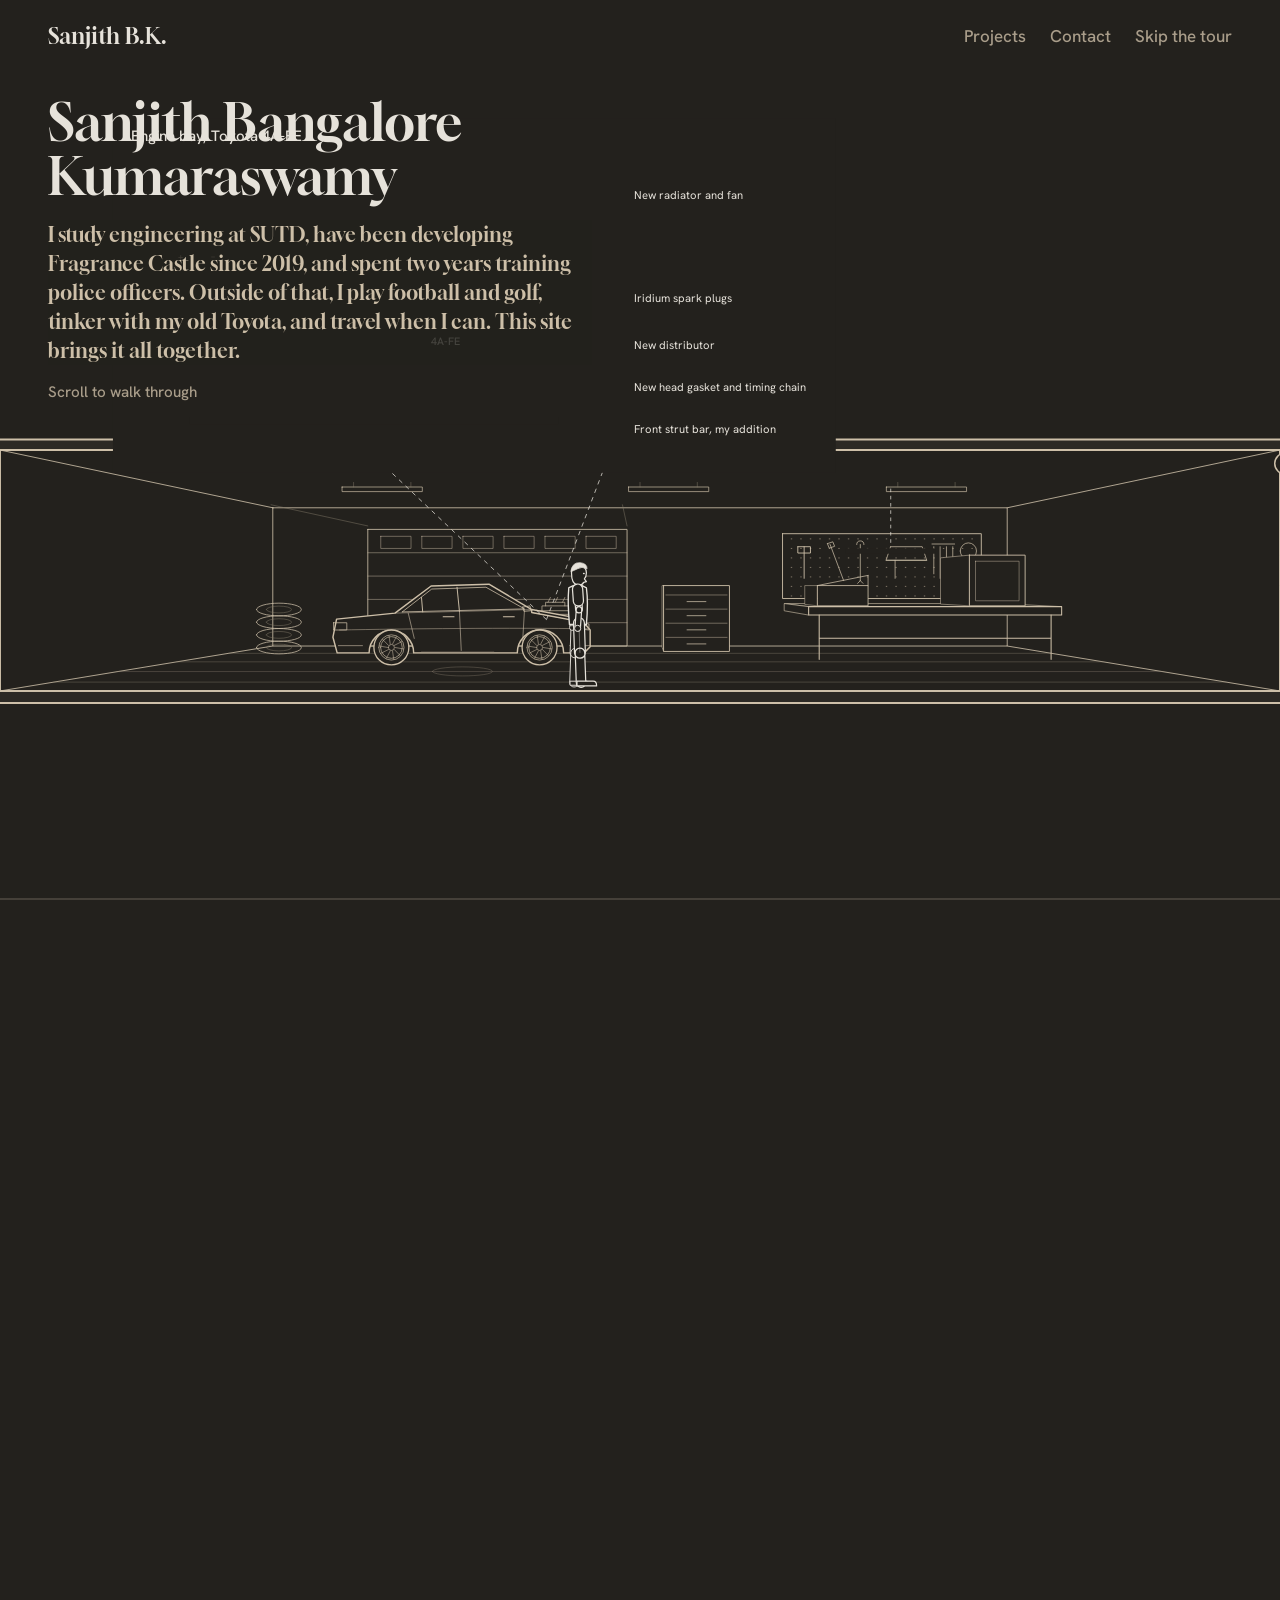
==== commit ed3beadc: "v5" ====
--- a/index.html
+++ b/index.html
@@ -10,6 +10,16 @@
 </head>
 <body>
 <a class="skip" href="#main">Skip to content</a>
+<section id="walk" aria-label="Walk through my house: a drawn tour of my work">
+  <div id="stage">
+    <svg id="world" role="img" aria-label="Line drawing of a house. A drawn version of me walks from the garage to the office, hallway, a construction site and a fragrance lab."></svg>
+    <div class="w-top"><a class="w-name" href="index.html">Sanjith B.K.</a><nav aria-label="Main"><a href="projects.html">Projects</a><a href="contact.html">Contact</a><a href="#about">Skip the tour</a></nav></div>
+    <div id="walk-hero"><h1>Sanjith Bangalore Kumaraswamy</h1><p>I study engineering at SUTD, have been developing Fragrance Castle since 2019, and spent two years training police officers. Outside of that, I play football and golf, tinker with my old Toyota, and travel when I can. This site brings it all together.</p><p class="w-hint">Scroll to walk through</p></div>
+    <div id="cards"></div>
+    <div class="w-bar"><span id="walk-bar"></span></div>
+  </div>
+  <noscript><p class="w-noscript">Turn on JavaScript to see the drawn tour, or <a href="#about">read on</a>.</p></noscript>
+</section>
 <div class="shell">
   <header class="side">
     <a class="name" href="index.html"><span class="full">Sanjith<br>Bangalore<br>Kumaraswamy</span><span class="short">Sanjith B.K.</span></a>
@@ -19,10 +29,7 @@
   <main class="main" id="main">
     <div class="col">
 
-      <h1 class="sr-only">Sanjith Bangalore Kumaraswamy</h1>
-      <p class="statement">I study engineering at SUTD, have been developing Fragrance Castle since 2019, and spent two years training police officers. Outside of that, I play football and golf, tinker with my old Toyota, and travel when I can. This site brings it all together.</p>
-
-      <section class="band" aria-labelledby="about-h">
+      <section class="band first" id="about" aria-labelledby="about-h">
         <h2 id="about-h">About</h2>
         <div class="about">
           <div class="prose">
@@ -50,7 +57,7 @@
       <section class="band" aria-labelledby="proj-h">
         <h2 id="proj-h">Projects</h2>
         <p class="sub">Open a group to see the projects in it.</p>
-        <div class="cats"><a href="projects.html#professional"><span class="n">Professional</span><span class="c">2 projects</span></a><a href="projects.html#development"><span class="n">Personal development</span><span class="c">4 projects</span></a><a href="projects.html#interest"><span class="n">Personal interest</span><span class="c">1 project</span></a></div>
+        <div class="cats"><a href="projects.html#professional"><span class="n">Professional</span><span class="c">2 projects</span></a><a href="projects.html#development"><span class="n">Personal development</span><span class="c">4 projects</span></a><a href="projects.html#interest"><span class="n">Personal interest</span><span class="c">2 projects</span></a></div>
       </section>
 
       <section class="band" aria-labelledby="out-h">
@@ -67,5 +74,7 @@
     </div>
   </main>
 </div>
+<script src="map.js"></script>
+<script src="scene.js"></script>
 </body>
 </html>
--- a/styles.css
+++ b/styles.css
@@ -13,7 +13,7 @@
 }
 
 *, *::before, *::after { box-sizing: border-box; }
-html { -webkit-text-size-adjust: 100%; scroll-behavior: smooth; }
+html { -webkit-text-size-adjust: 100%; }
 body {
   margin: 0;
   background: var(--ink);
@@ -210,3 +210,40 @@
   .side nav a { font-size: 0.92rem; }
   .name { font-size: 1.15rem; }
 }
+
+/* drawn walk-through */
+#walk { position: relative; }
+#stage { position: sticky; top: 0; height: 100vh; height: 100svh; overflow: hidden; background: var(--ink); }
+#world { position: absolute; inset: 0; display: block; }
+#world .d { stroke-dasharray: 1; stroke-dashoffset: calc(1 - var(--r, 0)); stroke-linecap: round; stroke-linejoin: round; }
+#world .t { font-family: var(--sans); opacity: var(--r, 0); }
+#mapz .t, #fx .t, #engbay .t { opacity: 1; }
+.w-top { position: absolute; top: 0; left: 0; right: 0; display: flex; justify-content: space-between; align-items: center; padding: 1.4rem clamp(1.25rem, 4vw, 3rem); z-index: 3; }
+.w-name { font: 400 1.4rem/1 var(--serif); color: var(--stone); text-decoration: none; }
+.w-top nav { display: flex; gap: 1.5rem; }
+.w-top nav a { color: var(--muted); text-decoration: none; font-weight: 500; }
+.w-top nav a:hover { color: var(--stone); }
+#walk-hero { position: absolute; left: clamp(1.25rem, 4vw, 3rem); top: 6rem; max-width: 34rem; z-index: 2; pointer-events: none; }
+#walk-hero h1 { font: 400 clamp(2rem, 4vw, 3.2rem)/1.05 var(--serif); color: var(--stone); margin-bottom: 1rem; }
+#walk-hero p { font: 400 clamp(1.05rem, 1.6vw, 1.25rem)/1.45 var(--serif); color: var(--sand); background: rgba(35,33,29,0.82); }
+#walk-hero .w-hint { margin-top: 1.25rem; font: 500 0.95rem/1 var(--sans); color: var(--muted); background: none; }
+.wcard { position: absolute; width: 340px; padding: 1rem 1.15rem 0.95rem; background: var(--ink); border: 1.5px solid var(--stone); z-index: 4; opacity: 0; transform: translateY(8px); transition: opacity .35s ease, transform .35s ease; pointer-events: none; }
+.wcard.on { opacity: 1; transform: none; pointer-events: auto; }
+.wcard::after { content: ''; position: absolute; left: 50%; bottom: -9px; width: 14px; height: 14px; background: var(--ink); border-right: 1.5px solid var(--stone); border-bottom: 1.5px solid var(--stone); transform: translateX(-50%) rotate(45deg); }
+.wc-t { font: 400 1.25rem/1.2 var(--serif); color: var(--stone); margin-bottom: 0.35rem; }
+.wc-b { font-size: 0.95rem; line-height: 1.5; color: var(--sand); }
+.wcard a { display: inline-block; margin-top: 0.6rem; font-size: 0.92rem; font-weight: 500; color: var(--stone); }
+.w-bar { position: absolute; left: 0; right: 0; bottom: 0; height: 2px; background: var(--rule); z-index: 3; }
+.w-bar span { display: block; height: 100%; background: var(--sand); transform-origin: 0 50%; transform: scaleX(0); }
+.w-noscript { padding: 2rem; }
+.band.first { margin-top: 0; padding-top: 0; border-top: 0; }
+@media (max-width: 760px) {
+  .w-top nav { gap: 1rem; } .w-top nav a { font-size: 0.92rem; }
+  .w-top nav a:last-child { display: none; }
+  #walk-hero { top: 4.5rem; right: 1.25rem; }
+  .wcard { width: auto; left: 1rem !important; right: 1rem; transform: translateY(8px); }
+  .wcard.on { transform: none; }
+  .wcard::after { display: none; }
+}
+@media (prefers-reduced-motion: reduce) { .wcard { transition: none; } }
+#about { scroll-margin-top: 3rem; }
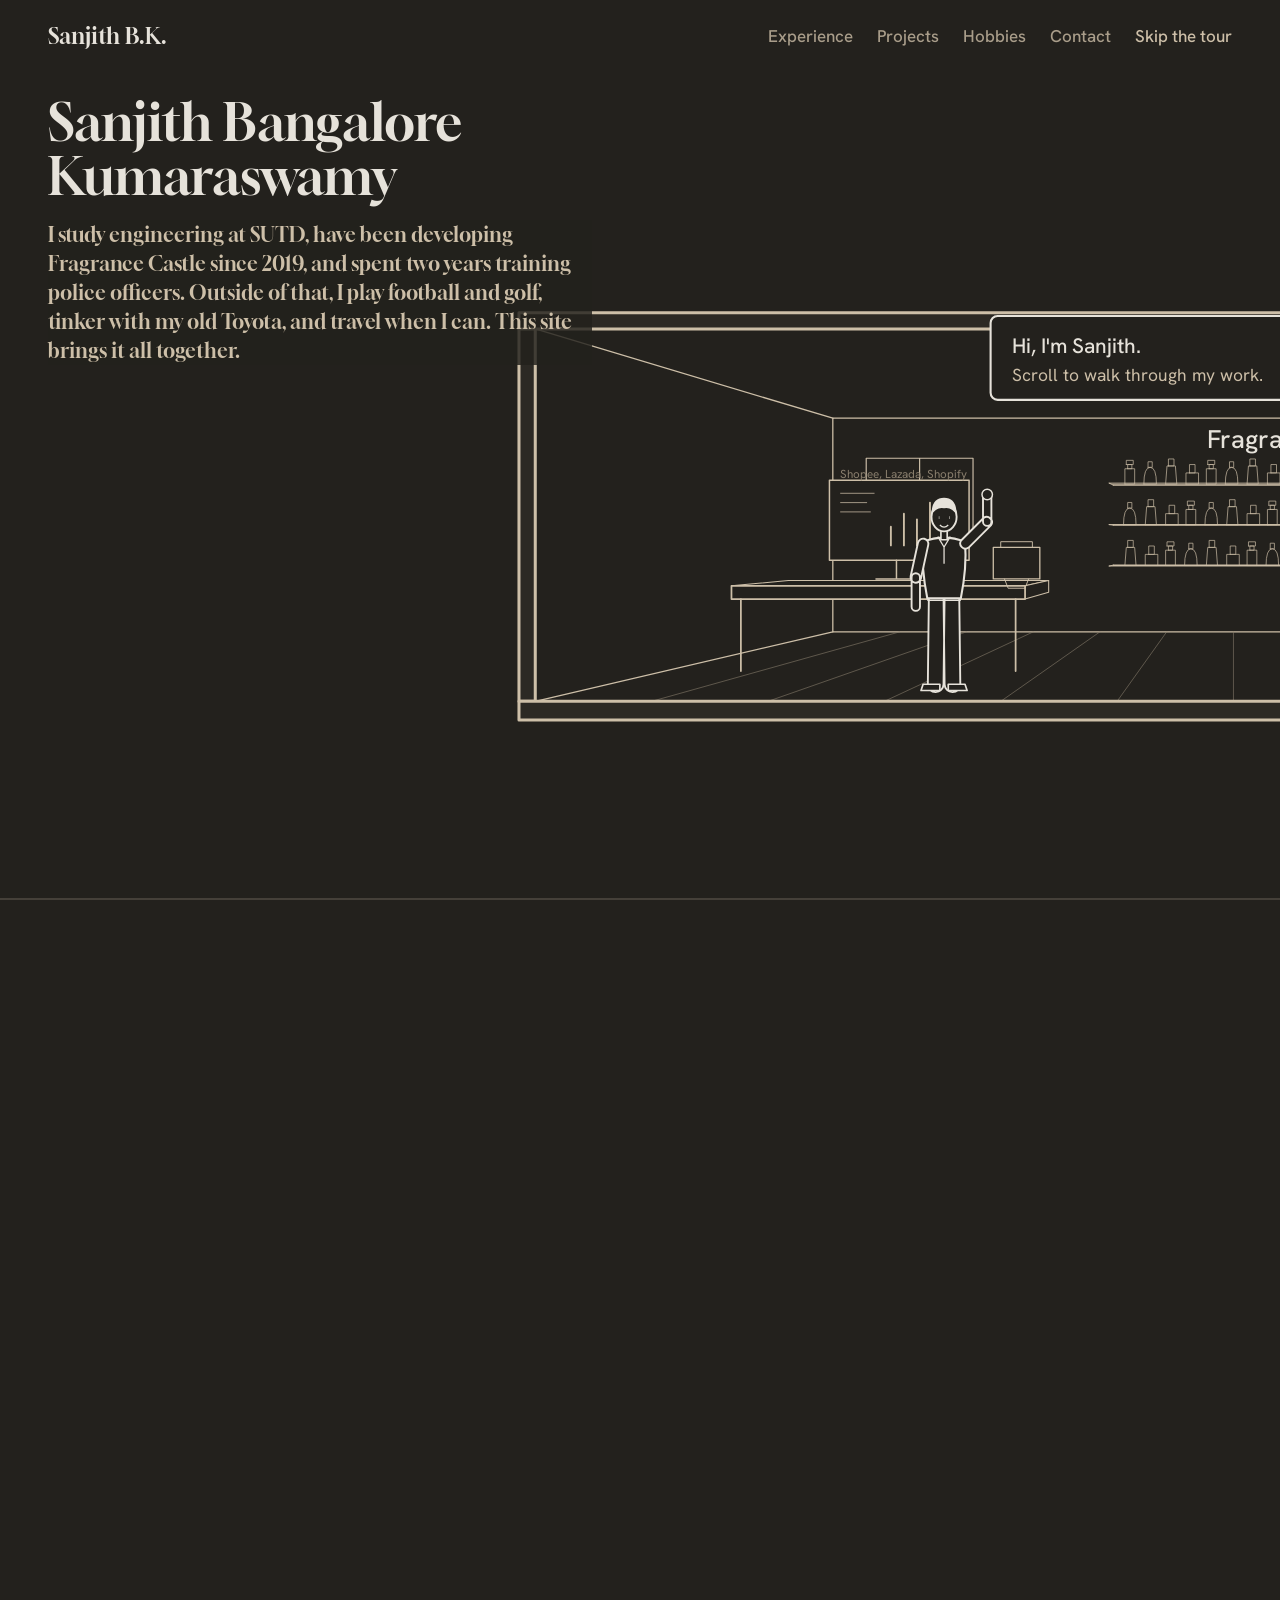
==== commit 93805c00: "version 6 - more detailed" ====
--- a/index.html
+++ b/index.html
@@ -5,16 +5,16 @@
   <meta name="viewport" content="width=device-width, initial-scale=1.0">
   <meta name="theme-color" content="#23211D">
   <title>Sanjith Bangalore Kumaraswamy</title>
-  <meta name="description" content="Engineering student at SUTD developing Fragrance Castle in Singapore. Projects, experience and contact details.">
+  <meta name="description" content="Engineering student at SUTD developing Fragrance Castle in Singapore. A drawn tour of my work, plus experience, projects and hobbies.">
   <link rel="stylesheet" href="styles.css">
 </head>
 <body>
 <a class="skip" href="#main">Skip to content</a>
-<section id="walk" aria-label="Walk through my house: a drawn tour of my work">
+<section id="walk" aria-label="A drawn walk through my work">
   <div id="stage">
-    <svg id="world" role="img" aria-label="Line drawing of a house. A drawn version of me walks from the garage to the office, hallway, a construction site and a fragrance lab."></svg>
-    <div class="w-top"><a class="w-name" href="index.html">Sanjith B.K.</a><nav aria-label="Main"><a href="projects.html">Projects</a><a href="contact.html">Contact</a><a href="#about">Skip the tour</a></nav></div>
-    <div id="walk-hero"><h1>Sanjith Bangalore Kumaraswamy</h1><p>I study engineering at SUTD, have been developing Fragrance Castle since 2019, and spent two years training police officers. Outside of that, I play football and golf, tinker with my old Toyota, and travel when I can. This site brings it all together.</p><p class="w-hint">Scroll to walk through</p></div>
+    <svg id="world" role="img" aria-label="Line drawing of a drawn version of me walking through Fragrance Castle, a police training hallway, the Ekosys construction site, dsm-firmenich in Shanghai and Guangzhou, a football pitch, my workshop and my garage."></svg>
+    <div class="w-top"><a class="w-name" href="index.html">Sanjith B.K.</a><nav aria-label="Tour"><a href="experience.html">Experience</a><a href="projects.html">Projects</a><a href="hobbies.html">Hobbies</a><a href="contact.html">Contact</a><a class="w-skip" href="#about">Skip the tour</a></nav></div>
+    <div id="walk-hero"><h1>Sanjith Bangalore Kumaraswamy</h1><p>I study engineering at SUTD, have been developing Fragrance Castle since 2019, and spent two years training police officers. Outside of that, I play football and golf, tinker with my old Toyota, and travel when I can. This site brings it all together.</p></div>
     <div id="cards"></div>
     <div class="w-bar"><span id="walk-bar"></span></div>
   </div>
@@ -23,7 +23,7 @@
 <div class="shell">
   <header class="side">
     <a class="name" href="index.html"><span class="full">Sanjith<br>Bangalore<br>Kumaraswamy</span><span class="short">Sanjith B.K.</span></a>
-    <nav aria-label="Main"><ul><li><a href="index.html" aria-current="page">Home</a></li><li><a href="projects.html">Projects</a></li><li><a href="contact.html">Contact</a></li></ul></nav>
+    <nav aria-label="Main"><ul><li><a href="index.html" aria-current="page">Home</a></li><li><a href="experience.html">Experience</a></li><li><a href="projects.html">Projects</a></li><li><a href="hobbies.html">Hobbies</a></li><li><a href="contact.html">Contact</a></li></ul></nav>
     <p class="where">Singapore<br><a href="mailto:bksanjith@gmail.com">bksanjith@gmail.com</a></p>
   </header>
   <main class="main" id="main">
@@ -31,43 +31,17 @@
 
       <section class="band first" id="about" aria-labelledby="about-h">
         <h2 id="about-h">About</h2>
-        <div class="about">
-          <div class="prose">
-            <p>I am an Engineering Product Development student at SUTD, graduating in 2029. I learn by building and prefer to start from a real problem. My projects are in the <a href="projects.html">Projects section</a>, grouped into professional work, projects that develop my skills and projects built out of personal interest.</p>
+        <div class="prose">
+            <p>I am an Engineering Product Development student at SUTD, graduating in 2029. I learn by building and prefer to start from a real problem. My projects are on the <a href="projects.html">Projects page</a>, grouped into professional work, projects that develop my skills and projects built out of personal interest.</p>
             <p>Together with my family, I have developed Fragrance Castle Singapore, a fragrance retail and wholesale business. I have won new wholesale clients, sold to both retail and wholesale customers, managed inventory and packed wholesale orders. Along the way I learnt which costs are worth paying, and to ask when something pays back before asking how clever it is. I am still learning, and I am now applying my engineering skills to real business solutions, starting with reducing the time it takes to print shipping labels.</p>
             <p>During National Service I trained over 160 police officers from very different ages, backgrounds and outlooks. The aim was to push each of them hard enough that they would remember the experience, while looking after their welfare. Finding where that line sits for each person shaped how I work with people.</p>
             <p>I see myself as a global individual and do not think within the limits of one country. I am building a network of people across Asia, the Middle East and Europe, partly through cross-industry events, including Beautyworld in Dubai every year and CeMAT Asia and PTC Asia in Shanghai. Interning in China with dsm-firmenich placed me in an environment very different from Singapore, in how people behave and how they work, and in a more technologically developed city. It taught me to adapt quickly and to be at ease working with people wherever they are and however they work.</p>
             <p>I enjoy trying new things and meeting people who do them well, and I am usually keen to learn more when an interesting opportunity arises.</p>
-          </div>
-          <figure><img src="me.jpg" alt="Sanjith" onerror="this.closest('figure').remove()"></figure>
         </div>
       </section>
-
-      <section class="band" id="experience" aria-labelledby="exp-h">
-        <h2 id="exp-h">Experience</h2>
-        <p class="sub">Most recent first.</p>
-        <ol class="roles"><li><div class="when">Jan to Apr 2027<b>Confirmed</b></div><div><h3>Business development intern</h3><p class="org">Shopee SPX Express, Singapore</p><ul><li>Joining the parcel locker project team</li></ul></div></li><li><div class="when">Nov 2026</div><div><h3>Intern, marketing team</h3><p class="org">dsm-firmenich, Shanghai and Guangzhou</p><ul><li>Attend client sales meetings with the team, gaining first-hand exposure to B2B selling in the local market</li><li>Contribute to scent innovation discussions alongside the marketing and development teams</li><li>Conduct market research on Asian fragrance markets to support marketing decisions</li><li>Being trained on the Siemens system for chamber ventilation management</li><li>Carry out candle testing, assessing burn performance and scent throw</li><li>Take part in cross-functional fragrance evaluations with the FDM team, assessing each scent against its target market and the requirements of specific clients</li></ul></div></li><li><div class="when">2026</div><div><h3>Project management and design engineering intern</h3><p class="org">Ekosys, construction management</p><ul><li>Wrote the firm's Design Management Manual and Project Management Manual in line with ISO 9001, turning working practice into documented procedure</li><li>Rebuilt the Excel defect tracker, cutting logging time from <span class="fig">1 min to 20 s</span> per defect, which made site teams far less reluctant to record defects</li><li>Worked on MEP design and day-to-day project coordination, including settling disagreements between parties on site</li></ul></div></li><li><div class="when">Feb 2026 to now</div><div><h3>Vice president, elected</h3><p class="org">SUTD Football Club</p><ul><li>Handle venue risk assessments, bookings and fixtures</li><li>Liaise with the Office of Student Life, coach, referees and other teams</li><li>Secured new goalposts beyond the club's allocated seed funding</li></ul></div></li><li><div class="when">Oct 2023 to Aug 2025</div><div><h3>Field instructor, Sergeant 2</h3><p class="org">Singapore Police Force, Training Command</p><ul><li>Trained <span class="fig">160+ officers</span> in fitness and drill, across Senior Officer Trainees, Junior Officer Trainees and Ground Response Force officers</li><li>Took <span class="fig">79</span> Senior Officer Trainees through their nine-month course on my own, balancing standards with welfare</li><li>Squad reached <span class="fig">80%+</span> IPPT Gold</li><li>Selected to give the ORD ceremony speech</li></ul></div></li><li><div class="when">2019 to now</div><div><h3>Sales executive and e-commerce lead</h3><p class="org">Fragrance Castle Singapore, developed with my family</p><ul><li>Manage <span class="fig">200+ SKUs</span> across six brands, coordinating stock and lead times with our supplier in Dubai</li><li>Set up and run the Shopee, Lazada and Shopify storefronts</li><li>Grew the wholesaler base by <span class="fig">60%</span> through direct prospecting</li><li>Built SwiftPack to cut packing time, and now exploring warehouse automation. <a href="fragrance-castle.html">Read more</a></li></ul></div></li></ol>
-      </section>
-
-      <section class="band" aria-labelledby="notes-h">
-        <h2 id="notes-h">What I took from dsm-firmenich</h2>
-        <ul class="notes"><li>Client work is about connection more than selling. DSM's orders grow only when its clients grow.</li><li>Presentations were formal and information-dense, while everyday interaction stayed relaxed and polite.</li><li>Communication is indirect. You set context first and then make the point, because being blunt can come across as harsh.</li><li>Innovation and market acceptance are different things, and I learned to tell them apart.</li><li>A whole office came together once to smell fragrances, which showed me how much passion sits behind the work.</li></ul>
-      </section>
-
-      <section class="band" aria-labelledby="proj-h">
-        <h2 id="proj-h">Projects</h2>
-        <p class="sub">Open a group to see the projects in it.</p>
-        <div class="cats"><a href="projects.html#professional"><span class="n">Professional</span><span class="c">2 projects</span></a><a href="projects.html#development"><span class="n">Personal development</span><span class="c">4 projects</span></a><a href="projects.html#interest"><span class="n">Personal interest</span><span class="c">2 projects</span></a></div>
-      </section>
-
-      <section class="band" aria-labelledby="out-h">
-        <h2 id="out-h">Outside work</h2>
-        <div class="out"><div><div class="pic" data-hint="Add football.jpg"><img src="football.jpg" alt="Football" loading="lazy" onerror="this.parentNode.classList.add('empty');this.remove()"></div><h3>Football</h3><p>Vice president of the SUTD Football Club, and still on the pitch whenever I can be.</p></div><div><div class="pic" data-hint="Add golf.jpg"><img src="golf.jpg" alt="Golf" loading="lazy" onerror="this.parentNode.classList.add('empty');this.remove()"></div><h3>Golf</h3><p>A beginner, and about to move on from my first set of clubs.</p></div><div><div class="pic" data-hint="Add car.jpg"><img src="car.jpg" alt="My car" loading="lazy" onerror="this.parentNode.classList.add('empty');this.remove()"></div><h3>My car</h3><p>I look after and modify my own Toyota Corolla AE111, from maintenance to the audio setup.</p></div><div><div class="pic" data-hint="Add travel.jpg"><img src="travel.jpg" alt="Travel" loading="lazy" onerror="this.parentNode.classList.add('empty');this.remove()"></div><h3>Travel</h3><p>Eight cities between November and January, mostly trade shows, plus a few days in the Alps.</p></div></div>
-      </section>
-
-      <section class="band" aria-labelledby="hi-h">
-        <h2 id="hi-h">Contact</h2>
-        <div class="prose"><p>Whether you work in a similar field or a completely different one, I would be glad to hear from you.</p><p><a href="contact.html">Contact me</a></p></div>
+      <section class="band" aria-labelledby="more-h">
+        <h2 id="more-h">More about me</h2>
+        <div class="cats wide"><a href="experience.html"><span class="n">Experience</span><span class="c">dsm-firmenich, Ekosys, the police force, Fragrance Castle and more</span></a><a href="projects.html"><span class="n">Projects</span><span class="c">Professional, personal development and personal interest</span></a><a href="hobbies.html"><span class="n">Hobbies and volunteering</span><span class="c">Football, golf, my car, travel and ACRES</span></a><a href="contact.html"><span class="n">Contact</span><span class="c">Email, LinkedIn, phone, and where to find me</span></a></div>
       </section>
 
       <footer class="foot"><span>Sanjith Bangalore Kumaraswamy</span><span>Based in Singapore</span></footer>
@@ -75,6 +49,7 @@
   </main>
 </div>
 <script src="map.js"></script>
+<script src="trace.js"></script>
 <script src="scene.js"></script>
 </body>
 </html>
--- a/styles.css
+++ b/styles.css
@@ -239,7 +239,7 @@
 .band.first { margin-top: 0; padding-top: 0; border-top: 0; }
 @media (max-width: 760px) {
   .w-top nav { gap: 1rem; } .w-top nav a { font-size: 0.92rem; }
-  .w-top nav a:last-child { display: none; }
+  
   #walk-hero { top: 4.5rem; right: 1.25rem; }
   .wcard { width: auto; left: 1rem !important; right: 1rem; transform: translateY(8px); }
   .wcard.on { transform: none; }
@@ -247,3 +247,33 @@
 }
 @media (prefers-reduced-motion: reduce) { .wcard { transition: none; } }
 #about { scroll-margin-top: 3rem; }
+
+/* v6 additions */
+#world .tr { opacity: var(--r, 0); transition: opacity .2s linear; }
+#world .bub .t, #fx2 .t { opacity: 1; }
+.w-top nav a.w-skip { color: var(--sand); }
+.sub-lead { color: var(--muted); margin: -0.5rem 0 2rem; }
+.cats.wide a { grid-template-columns: minmax(0, 1fr); }
+.cats.wide .c { font-size: 0.95rem; }
+.ph { margin: 0; }
+.ph img { width: 100%; height: auto; display: block; }
+.ph figcaption { color: var(--muted); font-size: 0.88rem; margin-top: 0.45rem; }
+.roles .shots { margin-top: 1.25rem; }
+.shots.one { grid-template-columns: minmax(0, 1fr); max-width: 38rem; }
+#ekosys .shots.one { max-width: 22rem; }
+.shots.three { grid-template-columns: 1.35fr 1fr 0.75fr; align-items: start; }
+.shots.poster { grid-template-columns: minmax(0, 1fr); max-width: 24rem; }
+@media (max-width: 880px) {
+  .side { flex-wrap: wrap; row-gap: 0.6rem; }
+  .side nav { width: 100%; }
+  .side nav ul { flex-wrap: wrap; gap: 0.4rem 1.1rem; }
+  .shots.three { grid-template-columns: minmax(0, 1fr); }
+}
+@media (max-width: 760px) {
+  .w-top { flex-wrap: wrap; row-gap: 0.4rem; padding: 1rem 1.1rem; }
+  .w-top nav { gap: 0.85rem; flex-wrap: wrap; }
+  .w-top nav a { font-size: 0.88rem; }
+  .w-top nav a.w-skip { display: none; }
+  #walk-hero { top: 6.2rem; }
+  #walk-hero p { font-size: 0.98rem; }
+}
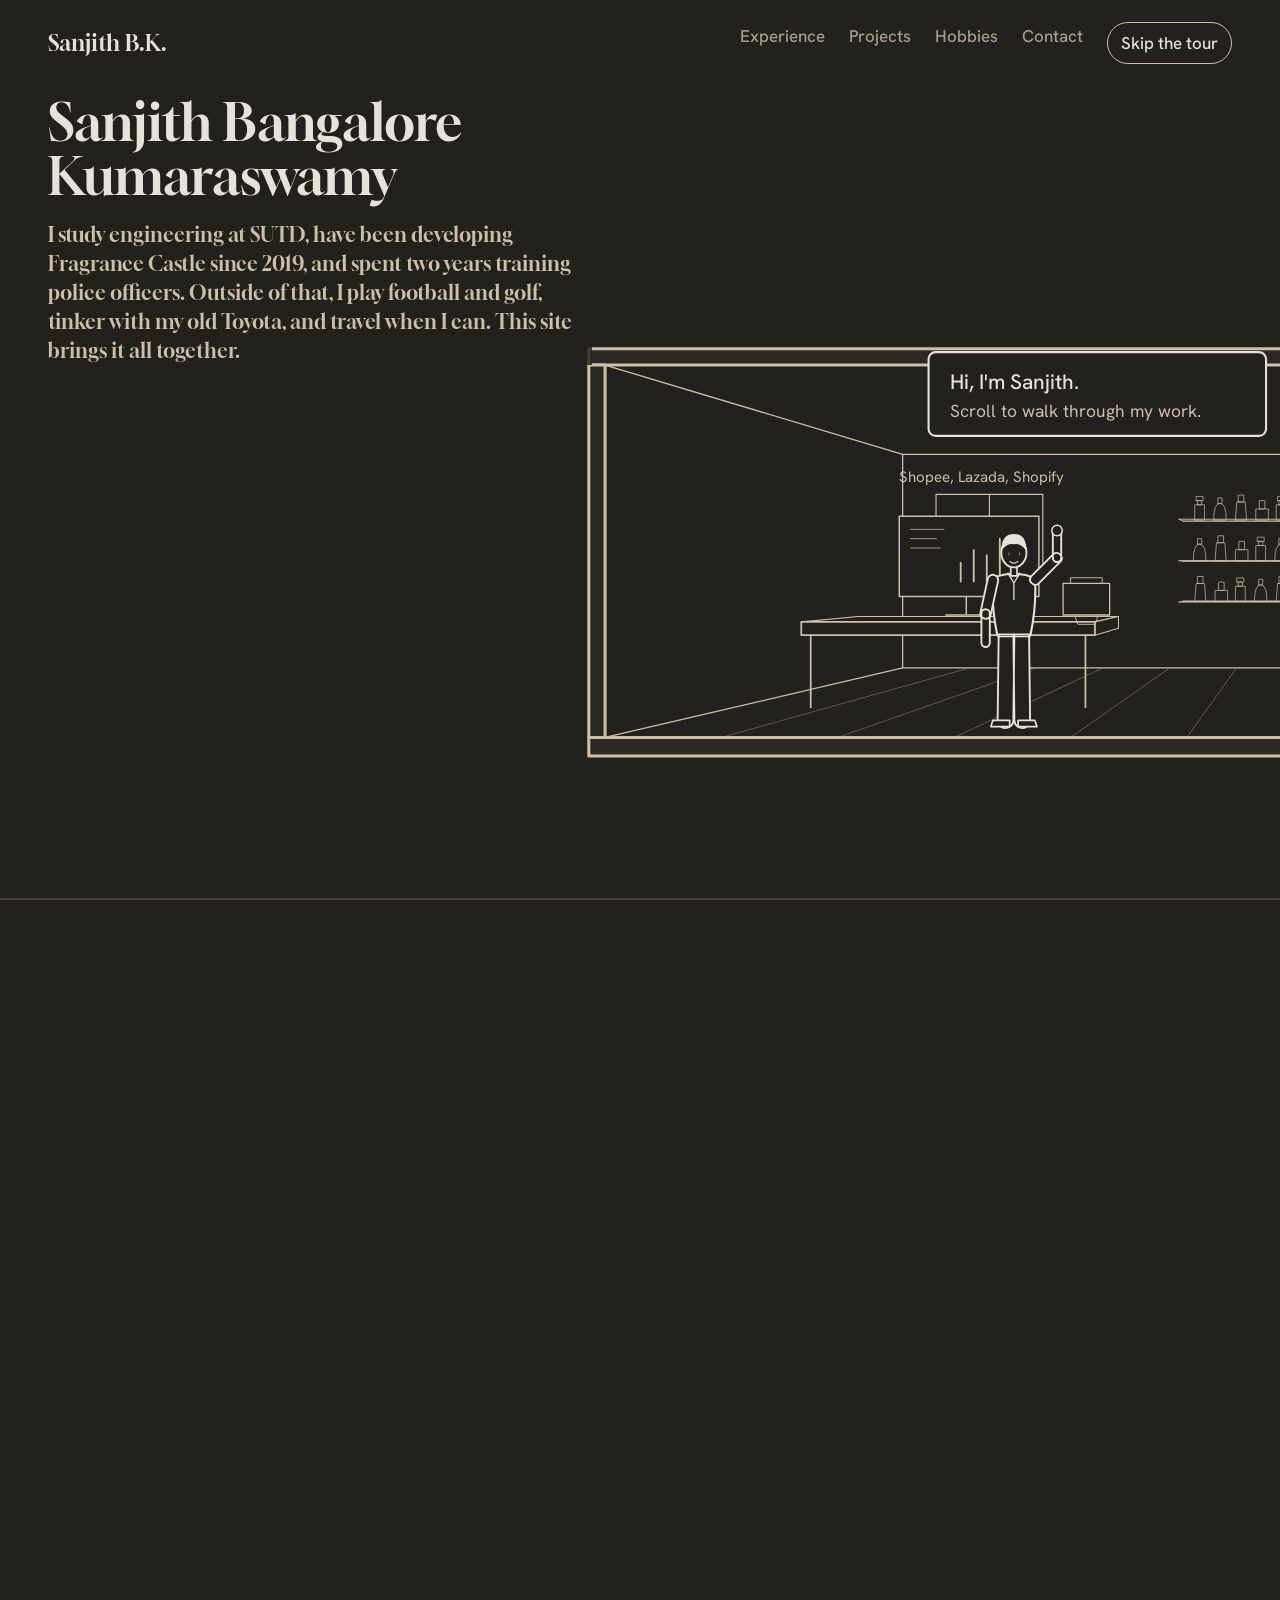
==== commit b19e3d28: "Add files via upload" ====
--- a/index.html
+++ b/index.html
@@ -7,6 +7,7 @@
   <title>Sanjith Bangalore Kumaraswamy</title>
   <meta name="description" content="Engineering student at SUTD developing Fragrance Castle in Singapore. A drawn tour of my work, plus experience, projects and hobbies.">
   <link rel="stylesheet" href="styles.css">
+  <script>window.__rm=function(i){var w=i.closest('.lead-pic,.shot,.pic,figure');if(!w)return;var p=w.parentNode;w.remove();if(p&&p.classList.contains('shots')){var n=p.children.length;if(!n)p.remove();else if(n===1)p.classList.add('one');}};</script>
 </head>
 <body>
 <a class="skip" href="#main">Skip to content</a>
@@ -33,7 +34,7 @@
         <h2 id="about-h">About</h2>
         <div class="prose">
             <p>I am an Engineering Product Development student at SUTD, graduating in 2029. I learn by building and prefer to start from a real problem. My projects are on the <a href="projects.html">Projects page</a>, grouped into professional work, projects that develop my skills and projects built out of personal interest.</p>
-            <p>Together with my family, I have developed Fragrance Castle Singapore, a fragrance retail and wholesale business. I have won new wholesale clients, sold to both retail and wholesale customers, managed inventory and packed wholesale orders. Along the way I learnt which costs are worth paying, and to ask when something pays back before asking how clever it is. I am still learning, and I am now applying my engineering skills to real business solutions, starting with reducing the time it takes to print shipping labels.</p>
+            <p>Together with my family, I have developed Fragrance Castle Singapore, a fragrance retail and wholesale business. I have won new wholesale clients, sold to both retail and wholesale customers, managed inventory and packed wholesale orders. It made me careful with money. Before I spend on anything, I want to know what it costs and when it will pay for itself. I am still learning, and I am now applying my engineering skills to real business solutions, starting with reducing the time it takes to print shipping labels.</p>
             <p>During National Service I trained over 160 police officers from very different ages, backgrounds and outlooks. The aim was to push each of them hard enough that they would remember the experience, while looking after their welfare. Finding where that line sits for each person shaped how I work with people.</p>
             <p>I see myself as a global individual and do not think within the limits of one country. I am building a network of people across Asia, the Middle East and Europe, partly through cross-industry events, including Beautyworld in Dubai every year and CeMAT Asia and PTC Asia in Shanghai. Interning in China with dsm-firmenich placed me in an environment very different from Singapore, in how people behave and how they work, and in a more technologically developed city. It taught me to adapt quickly and to be at ease working with people wherever they are and however they work.</p>
             <p>I enjoy trying new things and meeting people who do them well, and I am usually keen to learn more when an interesting opportunity arises.</p>
@@ -48,6 +49,7 @@
     </div>
   </main>
 </div>
+<script>document.querySelectorAll('img[data-opt]').forEach(function(i){if(i.complete&&!i.naturalWidth)__rm(i)});</script>
 <script src="map.js"></script>
 <script src="trace.js"></script>
 <script src="scene.js"></script>
--- a/styles.css
+++ b/styles.css
@@ -249,9 +249,11 @@
 #about { scroll-margin-top: 3rem; }
 
 /* v6 additions */
-#world .tr { opacity: var(--r, 0); transition: opacity .2s linear; }
+#world .tr { opacity: var(--r, 0); }
 #world .bub .t, #fx2 .t { opacity: 1; }
-.w-top nav a.w-skip { color: var(--sand); }
+.w-top nav a.w-skip { color: var(--stone); border: 1px solid var(--sand); padding: 0.35rem 0.8rem; border-radius: 999px; }
+.w-top nav a.w-skip:hover { background: var(--sand); color: var(--ink); }
+#world image.tr { opacity: var(--r, 0); }
 .sub-lead { color: var(--muted); margin: -0.5rem 0 2rem; }
 .cats.wide a { grid-template-columns: minmax(0, 1fr); }
 .cats.wide .c { font-size: 0.95rem; }
@@ -271,9 +273,64 @@
 }
 @media (max-width: 760px) {
   .w-top { flex-wrap: wrap; row-gap: 0.4rem; padding: 1rem 1.1rem; }
-  .w-top nav { gap: 0.85rem; flex-wrap: wrap; }
-  .w-top nav a { font-size: 0.88rem; }
-  .w-top nav a.w-skip { display: none; }
+  .w-top nav { gap: 0.7rem; flex-wrap: wrap; align-items: center; }
+  .w-top nav a { font-size: 0.8rem; }
+  .w-top nav a.w-skip { padding: 0.25rem 0.6rem; }
+  .w-top nav a.w-skip { order: -1; }
   #walk-hero { top: 6.2rem; }
   #walk-hero p { font-size: 0.98rem; }
 }
+
+/* solid band behind the top bar so drawn content never collides with the name */
+.w-top { background: linear-gradient(to bottom, var(--ink) 0, var(--ink) 74%, rgba(35, 33, 29, 0) 100%); }
+/* cards fade with the scroll position itself, not on a timer */
+.wcard, .wcard.on { transition: none; }
+/* the traced engine photo is thousands of short strokes: plain joins and caps rasterise faster and look the same at this weight */
+#engbay .eng path { stroke-linejoin: miter; stroke-linecap: butt; }
+
+/* phone and desktop variants of labels inside the drawing */
+#world[data-m="1"] .rd, #world[data-m="0"] .rm { display: none; }
+.wcard.na::after { display: none; }
+
+/* pages additions */
+.out > div.wide { grid-column: 1 / -1; }
+.out > div.wide p { max-width: 40rem; }
+.travel-map svg { display: block; width: 100%; height: auto; }
+.travel-map { background: var(--ink-2); }
+.tm-mob { display: none; }
+@media (max-width: 1040px) {
+  .tm-desk:not(.tm-only) { display: none; }
+  .tm-mob { display: block; }
+}
+.tm-mob svg { max-width: 34rem; margin: 0 auto; }
+.out > div.wide .pic.empty { aspect-ratio: 16 / 7; }
+
+@media (min-width: 881px) { .out { grid-template-columns: repeat(3, minmax(0, 1fr)); } }
+
+/* missing images never show hints */
+.pic.empty::after, .shot.empty::after { content: none; }
+.shots.one img, .shots.one .shot { width: 100%; }
+
+/* police photo row: equal heights, aligned captions */
+.shots.three { grid-template-columns: minmax(0, 1.33fr) minmax(0, 1.6fr) minmax(0, 0.85fr); align-items: stretch; gap: 1rem; }
+.shots.three .ph { display: flex; flex-direction: column; }
+.shots.three .ph img { width: 100%; height: 15rem; object-fit: cover; object-position: center top; }
+.shots.three .ph:nth-child(2) img { object-position: center 70%; }
+@media (max-width: 880px) {
+  .shots.three { grid-template-columns: minmax(0, 1fr); }
+  .shots.three .ph img { height: auto; aspect-ratio: 4 / 3; }
+  .shots.three .ph:nth-child(3) img { aspect-ratio: 4 / 5; object-position: center 20%; }
+}
+
+/* phone nav: one tidy row */
+@media (max-width: 640px) {
+  .side { padding: 0.9rem 1rem 0.6rem; row-gap: 0.15rem; }
+  .side nav ul { flex-wrap: nowrap; justify-content: space-between; gap: 0.25rem; }
+  .side nav li { flex: 0 0 auto; }
+  .side nav a { font-size: 0.9rem; padding: 0.45rem 0.1rem; line-height: 1.1; min-height: 2rem; box-sizing: border-box; display: inline-flex; align-items: center; }
+  .main { padding-top: 2rem; }
+}
+@media (max-width: 380px) {
+  .side { padding-left: 0.85rem; padding-right: 0.85rem; }
+  .side nav a { font-size: 0.84rem; }
+}
